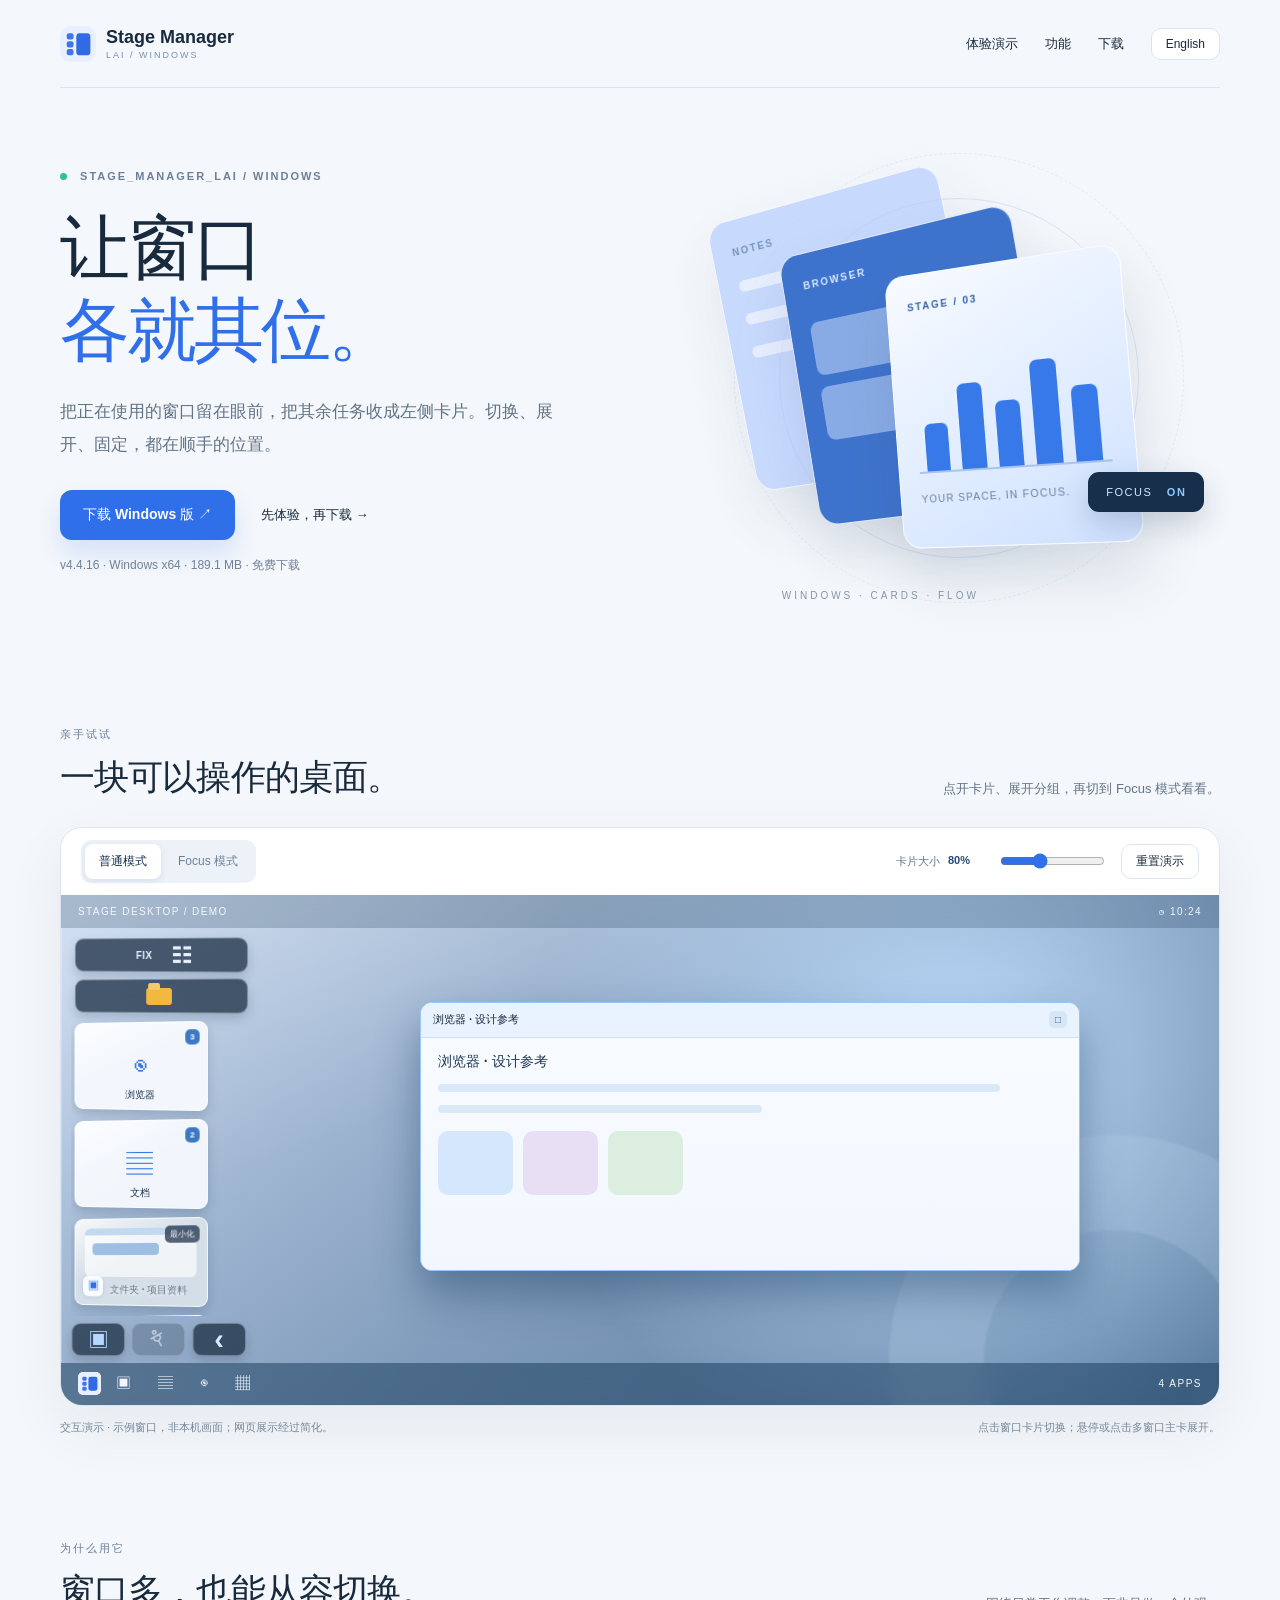
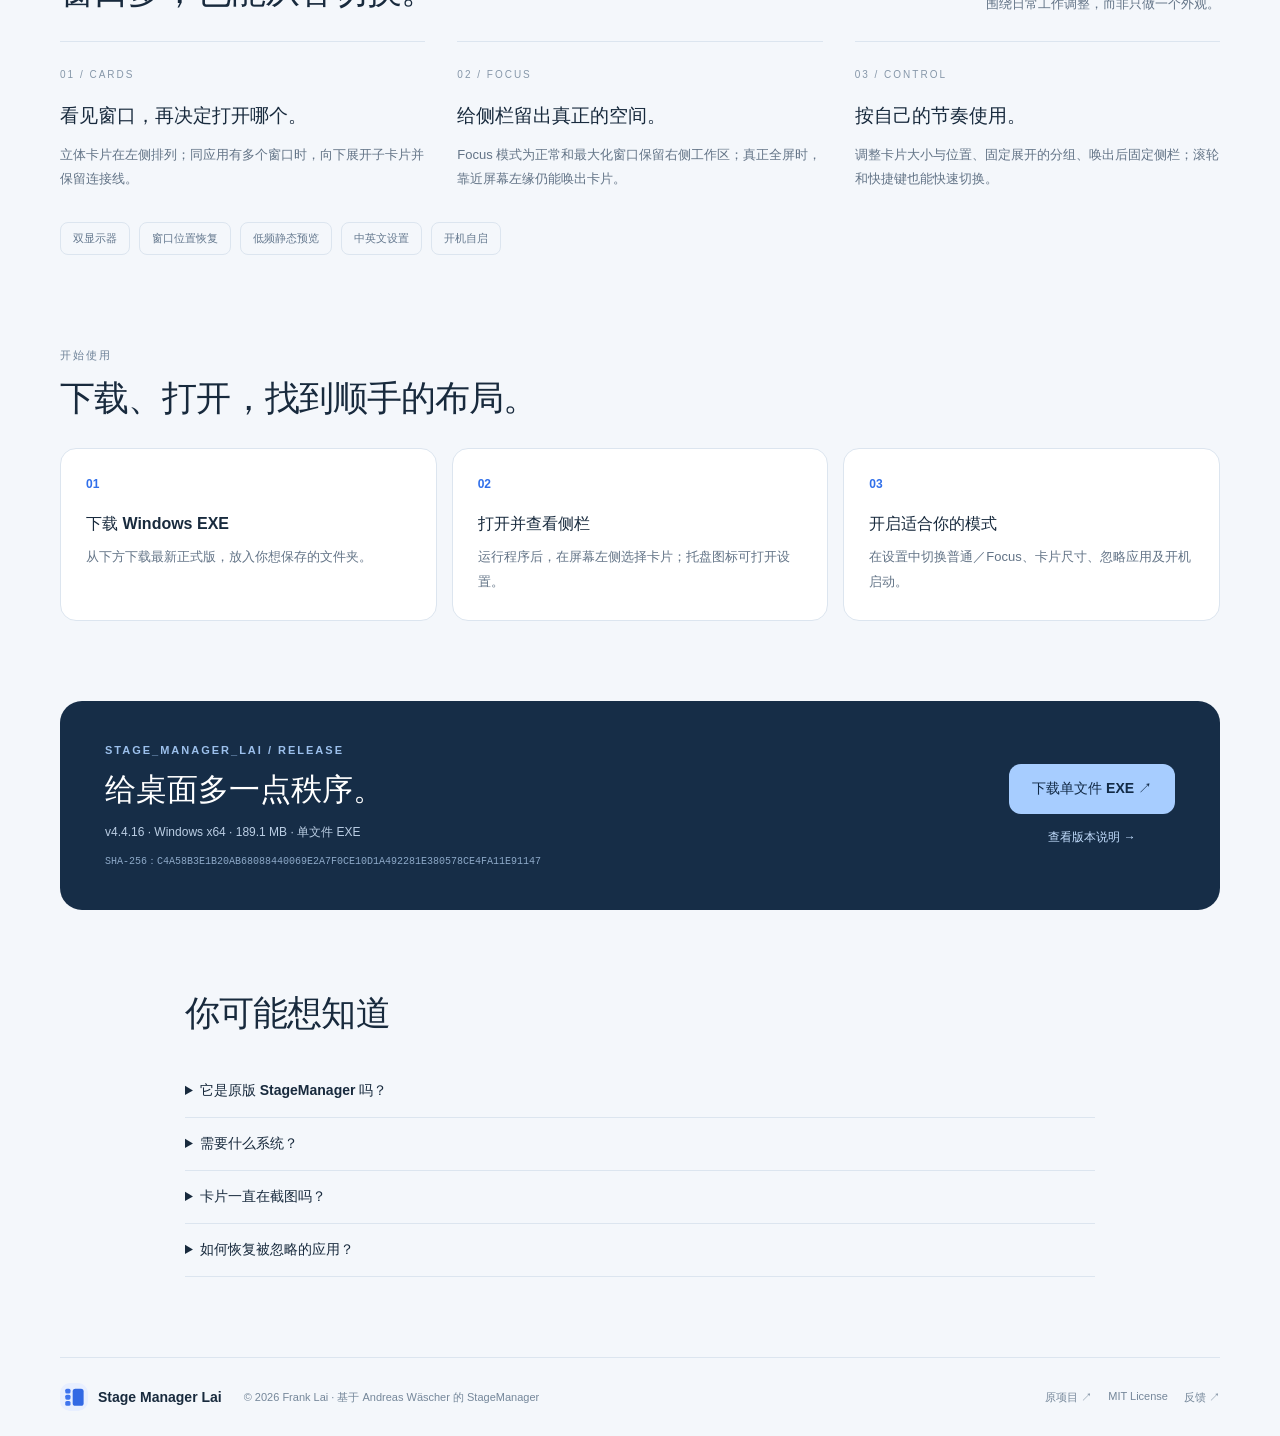
==== site/index.html @ f91844e8 "Add Stage Manager Lai interactive website and Pages deployment" ====
<!doctype html>
<html lang="zh-CN">
<head>
  <meta charset="utf-8">
  <meta name="viewport" content="width=device-width, initial-scale=1">
  <meta name="theme-color" content="#f4f7fb">
  <meta name="description" content="Stage_Manager_Lai：适用于 Windows 的立体窗口卡片和台前调度侧栏。先体验交互演示，再下载最新版本。">
  <meta property="og:type" content="website">
  <meta property="og:title" content="Stage Manager Lai · 让窗口各就其位">
  <meta property="og:description" content="立体窗口卡片、多窗口展开、Focus 模式。交互演示与 Windows 下载。">
  <meta property="og:image" content="https://franklai-rise.github.io/StageManager/assets/preview.svg">
  <link rel="canonical" href="https://franklai-rise.github.io/StageManager/">
  <link rel="icon" type="image/svg+xml" href="assets/logo.svg">
  <link rel="stylesheet" href="styles.css">
  <title>Stage Manager Lai · 让窗口各就其位</title>
  <script src="app.js" defer></script>
</head>
<body>
  <a class="skip-link" href="#main" data-zh="跳到正文" data-en="Skip to content">跳到正文</a>
  <header class="site-header wrap">
    <a class="brand" href="#top" aria-label="Stage Manager Lai"><img src="assets/logo.svg" alt="" width="36" height="36"><span><strong>Stage Manager</strong><small>LAI / WINDOWS</small></span></a>
    <nav aria-label="Main navigation">
      <a href="#demo" data-zh="体验演示" data-en="Try the demo">体验演示</a>
      <a href="#features" data-zh="功能" data-en="Features">功能</a>
      <a href="#download" data-zh="下载" data-en="Download">下载</a>
      <button id="language-toggle" class="language-toggle" type="button" aria-label="Switch to English">English</button>
    </nav>
  </header>

  <main id="main">
    <section class="hero wrap" id="top">
      <div class="hero-copy">
        <div class="eyebrow"><span class="status-dot"></span> STAGE_MANAGER_LAI / WINDOWS</div>
        <h1><span data-zh="让窗口" data-en="Give every window">让窗口</span><br><em data-zh="各就其位。" data-en="its place.">各就其位。</em></h1>
        <p class="hero-lead" data-zh="把正在使用的窗口留在眼前，把其余任务收成左侧卡片。切换、展开、固定，都在顺手的位置。" data-en="Keep the windows you need in view and organize the rest as cards on the left. Switch, expand and pin them within reach.">把正在使用的窗口留在眼前，把其余任务收成左侧卡片。切换、展开、固定，都在顺手的位置。</p>
        <div class="hero-actions">
          <a id="hero-download" class="button primary" href="https://github.com/franklai-rise/StageManager/releases/latest" data-zh="下载 Windows 版 ↗" data-en="Download for Windows ↗">下载 Windows 版 ↗</a>
          <a class="inline-link" href="#demo" data-zh="先体验，再下载 →" data-en="Try it first →">先体验，再下载 →</a>
        </div>
        <p class="release-line" id="hero-release" role="status" data-zh="正在读取最新版本…" data-en="Checking the latest version…">正在读取最新版本…</p>
      </div>
      <div class="hero-art" aria-hidden="true">
        <div class="hero-orbit orbit-a"></div><div class="hero-orbit orbit-b"></div>
        <div class="hero-stack back"><span class="hero-stack-top">NOTES</span><span class="hero-stack-line"></span><span class="hero-stack-line short"></span><span class="hero-stack-line"></span></div>
        <div class="hero-stack middle"><span class="hero-stack-top">BROWSER</span><span class="hero-stack-grid"><i></i><i></i><i></i></span></div>
        <div class="hero-stack front"><span class="hero-stack-top">STAGE / 03</span><span class="hero-stack-chart"><i></i><i></i><i></i><i></i><i></i></span><span class="hero-stack-caption">YOUR SPACE, IN FOCUS.</span></div>
        <span class="hero-float">FOCUS <b>ON</b></span>
        <span class="hero-art-note">WINDOWS · CARDS · FLOW</span>
      </div>
    </section>

    <section class="demo-section wrap" id="demo">
      <div class="section-heading"><div><span class="eyebrow" data-zh="亲手试试" data-en="HANDS-ON PREVIEW">亲手试试</span><h2 data-zh="一块可以操作的桌面。" data-en="A desktop you can try.">一块可以操作的桌面。</h2></div><p data-zh="点开卡片、展开分组，再切到 Focus 模式看看。" data-en="Open a card, expand a group, then switch to Focus mode.">点开卡片、展开分组，再切到 Focus 模式看看。</p></div>
      <div class="demo-shell">
        <div class="demo-toolbar">
          <div class="segmented" role="group" aria-label="Workspace mode">
            <button type="button" data-mode="coexist" aria-pressed="true" data-zh="普通模式" data-en="Coexist">普通模式</button>
            <button type="button" data-mode="focus" aria-pressed="false" data-zh="Focus 模式" data-en="Focus mode">Focus 模式</button>
          </div>
          <div class="demo-tools">
            <label for="card-size"><span data-zh="卡片大小" data-en="Card size">卡片大小</span><output id="size-value" for="card-size">80%</output></label>
            <input id="card-size" type="range" min="55" max="125" value="80" aria-label="Card size">
            <button id="reset-demo" class="subtle-button" type="button" data-zh="重置演示" data-en="Reset demo">重置演示</button>
          </div>
        </div>
        <div class="demo-desktop" id="demo-desktop" data-mode="coexist">
          <div class="desktop-glow" aria-hidden="true"></div>
          <div class="desktop-topbar" aria-hidden="true"><span class="topbar-brand">STAGE DESKTOP / DEMO</span><span>◷ 10:24</span></div>
          <div class="reserved-column" aria-hidden="true"></div>
          <button id="edge-reveal" class="edge-reveal" type="button" aria-label="Reveal sidebar" data-zh-label="唤出侧栏" data-en-label="Reveal sidebar"><span>›</span></button>
          <div class="demo-sidebar" id="demo-sidebar">
            <div class="sidebar-utilities">
              <button id="expand-all" class="utility-card" type="button" data-zh-label="展开全部多窗口分组" data-en-label="Expand all window groups" aria-label="展开全部多窗口分组"><span class="utility-legend" id="expand-all-legend">FIX</span><span class="utility-glyph" aria-hidden="true">☷</span></button>
              <button id="explorer-card" class="utility-card" type="button" data-zh-label="打开文件夹示例窗口" data-en-label="Open the sample folder window" aria-label="打开文件夹示例窗口"><span class="folder-icon" aria-hidden="true"></span></button>
            </div>
            <div class="stage-list" id="stage-list" aria-label="Window cards"></div>
            <div class="sidebar-bottom">
              <button id="minimize-all" class="utility-card bottom-card" type="button" data-zh-label="最小化所有示例窗口" data-en-label="Minimize all sample windows" aria-label="最小化所有示例窗口"><span class="window-glyph" aria-hidden="true">▣</span></button>
              <button id="sidebar-pin" class="utility-card bottom-card sidebar-pin" type="button" aria-pressed="false" data-zh-label="固定侧栏" data-en-label="Pin sidebar" aria-label="固定侧栏"><span class="pin-glyph" aria-hidden="true"><svg viewBox="0 0 24 24" width="20" height="20" fill="none" stroke="currentColor" stroke-width="2" stroke-linecap="round" stroke-linejoin="round"><circle cx="12" cy="4" r="2"/><path d="M5 9h14M8 9v4l4 3 4-3V9M12 16v6"/></svg></span><span class="pin-indicator" aria-hidden="true"></span></button>
              <button id="collapse-sidebar" class="utility-card bottom-card collapse-card" type="button" data-zh-label="隐藏侧栏" data-en-label="Hide sidebar" aria-label="隐藏侧栏"><span aria-hidden="true">‹</span></button>
            </div>
          </div>
          <div class="demo-windows" id="demo-windows"></div>
          <div class="demo-taskbar" aria-hidden="true"><img src="assets/logo.svg" alt="" width="23" height="23"><span class="taskbar-apps">▣　▤　◉　▦</span><span id="taskbar-status">4 APPS</span></div>
        </div>
      </div>
      <div class="demo-caption"><span data-zh="交互演示 · 示例窗口，非本机画面；网页展示经过简化。" data-en="Interactive demo · Sample windows, not your PC. The web presentation is simplified.">交互演示 · 示例窗口，非本机画面；网页展示经过简化。</span><span id="demo-help" role="status" aria-live="polite" data-zh="点击窗口卡片切换；悬停或点击多窗口主卡展开。" data-en="Click cards to switch windows; hover or click a group to expand it.">点击窗口卡片切换；悬停或点击多窗口主卡展开。</span></div>
    </section>

    <section class="features wrap" id="features">
      <div class="section-heading"><div><span class="eyebrow" data-zh="为什么用它" data-en="MADE FOR YOUR WORKFLOW">为什么用它</span><h2 data-zh="窗口多，也能从容切换。" data-en="Many windows. One clear view.">窗口多，也能从容切换。</h2></div><p data-zh="围绕日常工作调整，而非只做一个外观。" data-en="Built around real desktop work, beyond the visual effect.">围绕日常工作调整，而非只做一个外观。</p></div>
      <div class="feature-grid">
        <article><span class="feature-number">01 / CARDS</span><h3 data-zh="看见窗口，再决定打开哪个。" data-en="See the window before you choose it.">看见窗口，再决定打开哪个。</h3><p data-zh="立体卡片在左侧排列；同应用有多个窗口时，向下展开子卡片并保留连接线。" data-en="Perspective cards line the left edge. Multiple windows expand downward with visible connectors.">立体卡片在左侧排列；同应用有多个窗口时，向下展开子卡片并保留连接线。</p></article>
        <article><span class="feature-number">02 / FOCUS</span><h3 data-zh="给侧栏留出真正的空间。" data-en="Make room for the sidebar.">给侧栏留出真正的空间。</h3><p data-zh="Focus 模式为正常和最大化窗口保留右侧工作区；真正全屏时，靠近屏幕左缘仍能唤出卡片。" data-en="Focus mode keeps regular and maximized windows to the right. The sidebar remains reachable at the left edge over full-screen apps.">Focus 模式为正常和最大化窗口保留右侧工作区；真正全屏时，靠近屏幕左缘仍能唤出卡片。</p></article>
        <article><span class="feature-number">03 / CONTROL</span><h3 data-zh="按自己的节奏使用。" data-en="Set the pace yourself.">按自己的节奏使用。</h3><p data-zh="调整卡片大小与位置、固定展开的分组、唤出后固定侧栏；滚轮和快捷键也能快速切换。" data-en="Resize and reposition cards, pin an expanded group or a revealed sidebar, and navigate with the wheel or shortcuts.">调整卡片大小与位置、固定展开的分组、唤出后固定侧栏；滚轮和快捷键也能快速切换。</p></article>
      </div>
      <div class="feature-tags"><span data-zh="双显示器" data-en="Dual monitors">双显示器</span><span data-zh="窗口位置恢复" data-en="Window recovery">窗口位置恢复</span><span data-zh="低频静态预览" data-en="Periodic snapshots">低频静态预览</span><span data-zh="中英文设置" data-en="Chinese & English">中英文设置</span><span data-zh="开机自启" data-en="Start with Windows">开机自启</span></div>
    </section>

    <section class="getting-started wrap" id="start">
      <div class="section-heading"><div><span class="eyebrow" data-zh="开始使用" data-en="GET STARTED">开始使用</span><h2 data-zh="下载、打开，找到顺手的布局。" data-en="Download, launch, make it yours.">下载、打开，找到顺手的布局。</h2></div></div>
      <div class="steps"><article><span>01</span><h3 data-zh="下载 Windows EXE" data-en="Download the Windows EXE">下载 Windows EXE</h3><p data-zh="从下方下载最新正式版，放入你想保存的文件夹。" data-en="Get the latest release below and keep the EXE in a folder of your choice.">从下方下载最新正式版，放入你想保存的文件夹。</p></article><article><span>02</span><h3 data-zh="打开并查看侧栏" data-en="Launch and find the sidebar">打开并查看侧栏</h3><p data-zh="运行程序后，在屏幕左侧选择卡片；托盘图标可打开设置。" data-en="Launch the app, choose a card on the left, and open Settings from the tray icon.">运行程序后，在屏幕左侧选择卡片；托盘图标可打开设置。</p></article><article><span>03</span><h3 data-zh="开启适合你的模式" data-en="Choose your working mode">开启适合你的模式</h3><p data-zh="在设置中切换普通／Focus、卡片尺寸、忽略应用及开机启动。" data-en="Choose Coexist or Focus, card size, ignored apps and startup behavior in Settings.">在设置中切换普通／Focus、卡片尺寸、忽略应用及开机启动。</p></article></div>
    </section>

    <section class="download wrap" id="download"><div><span class="eyebrow">STAGE_MANAGER_LAI / RELEASE</span><h2 data-zh="给桌面多一点秩序。" data-en="Bring order to your desktop.">给桌面多一点秩序。</h2><p id="download-meta" data-zh="正在读取最新版本…" data-en="Checking the latest version…">正在读取最新版本…</p><p class="checksum" id="download-checksum"></p></div><div class="download-actions"><a id="download-exe" class="button light" href="https://github.com/franklai-rise/StageManager/releases/latest" data-zh="下载单文件 EXE ↗" data-en="Download single-file EXE ↗">下载单文件 EXE ↗</a><a id="release-page" href="https://github.com/franklai-rise/StageManager/releases/latest" data-zh="查看版本说明 →" data-en="View release notes →">查看版本说明 →</a></div></section>

    <section class="faq wrap" id="faq"><h2 data-zh="你可能想知道" data-en="Good to know">你可能想知道</h2><details><summary data-zh="它是原版 StageManager 吗？" data-en="Is this the original StageManager?">它是原版 StageManager 吗？</summary><p data-zh="这是 Frank Lai 在 Andreas Wäscher 原项目基础上维护的修改版，保留原作者署名与 MIT 许可。" data-en="This is Frank Lai's modified fork of the original project by Andreas Wäscher. It retains the original credit and MIT license.">这是 Frank Lai 在 Andreas Wäscher 原项目基础上维护的修改版，保留原作者署名与 MIT 许可。</p></details><details><summary data-zh="需要什么系统？" data-en="What Windows version do I need?">需要什么系统？</summary><p data-zh="Windows 10 版本 2004 或更新的 x64 系统。下载包是自包含单文件 EXE；当前版本未进行发布者代码签名。" data-en="Windows 10 version 2004 or newer on x64. The download is a self-contained single-file EXE and is currently unsigned.">Windows 10 版本 2004 或更新的 x64 系统。下载包是自包含单文件 EXE；当前版本未进行发布者代码签名。</p></details><details><summary data-zh="卡片一直在截图吗？" data-en="Are cards captured continuously?">卡片一直在截图吗？</summary><p data-zh="默认使用静态窗口预览，刷新间隔可在设置中调整为 1–60 分钟；隐藏侧栏时还可以暂停刷新。" data-en="Cards use static window snapshots. Set their refresh interval from 1 to 60 minutes, and optionally pause refreshes while the sidebar is hidden.">默认使用静态窗口预览，刷新间隔可在设置中调整为 1–60 分钟；隐藏侧栏时还可以暂停刷新。</p></details><details><summary data-zh="如何恢复被忽略的应用？" data-en="How do I restore an ignored app?">如何恢复被忽略的应用？</summary><p data-zh="打开托盘中的设置，进入忽略应用列表并取消勾选；忽略只影响侧栏卡片，不应阻止应用自身运行。" data-en="Open Settings from the tray and remove the app from the ignored list. Ignoring affects its sidebar card, not the app itself.">打开托盘中的设置，进入忽略应用列表并取消勾选；忽略只影响侧栏卡片，不应阻止应用自身运行。</p></details></section>
  </main>

  <footer class="site-footer wrap"><a class="brand" href="#top"><img src="assets/logo.svg" alt="" width="28" height="28"><strong>Stage Manager Lai</strong></a><p>© 2026 Frank Lai · <span data-zh="基于 Andreas Wäscher 的 StageManager" data-en="Based on StageManager by Andreas Wäscher">基于 Andreas Wäscher 的 StageManager</span></p><div><a href="https://github.com/awaescher/StageManager" data-zh="原项目 ↗" data-en="Original project ↗">原项目 ↗</a><a href="https://github.com/franklai-rise/StageManager/blob/main/LICENSE">MIT License</a><a href="https://github.com/franklai-rise/StageManager/issues" data-zh="反馈 ↗" data-en="Feedback ↗">反馈 ↗</a></div></footer>
</body>
</html>
---- site/styles.css ----
:root{--bg:#f4f7fb;--ink:#182a3d;--muted:#637487;--line:#dce5ef;--blue:#306fea;--navy:#142941;--glass:#ffffffdd;font-family:Inter,"Segoe UI","Microsoft YaHei UI",sans-serif;color:var(--ink);background:var(--bg);font-synthesis:none}
*{box-sizing:border-box}html{scroll-behavior:smooth;scroll-padding-top:28px}body{margin:0}button,input{font:inherit}button{cursor:pointer}a{color:inherit;text-decoration:none}button:focus-visible,a:focus-visible,input:focus-visible,summary:focus-visible{outline:3px solid #69a0ff;outline-offset:3px}.wrap{width:min(1160px,calc(100% - 52px));margin-inline:auto}.skip-link{position:absolute;left:16px;top:-80px;z-index:100;background:white;padding:12px 16px;border-radius:8px}.skip-link:focus{top:12px}
.site-header{height:88px;display:flex;align-items:center;justify-content:space-between;gap:24px;border-bottom:1px solid var(--line)}.brand{display:inline-flex;align-items:center;gap:10px;white-space:nowrap}.brand img{border-radius:10px}.brand span{display:flex;flex-direction:column;gap:1px}.brand strong{font-size:18px;line-height:1.2}.brand small{font-size:9px;letter-spacing:2px;color:#7890ab}.site-header nav{display:flex;align-items:center;gap:27px;font-size:13px}.site-header nav a:hover,.inline-link:hover,.site-footer a:hover{color:var(--blue)}.language-toggle,.subtle-button{padding:8px 14px;border:1px solid var(--line);border-radius:10px;background:#fff;color:var(--ink);font-size:12px}
.hero{display:grid;grid-template-columns:1.07fr .93fr;align-items:center;gap:38px;padding-block:82px 102px}.eyebrow{font-size:11px;letter-spacing:2px;color:#6c8097;font-weight:700}.status-dot{display:inline-block;width:7px;height:7px;background:#32bd9b;border-radius:50%;margin-right:8px}.hero h1{font-size:clamp(46px,5.5vw,72px);line-height:1.16;letter-spacing:-3px;font-weight:700;margin:25px 0}.hero h1 em{font-style:normal;color:var(--blue)}.hero-lead{max-width:520px;font-size:17px;line-height:1.95;color:var(--muted);margin:0 0 28px}.hero-actions{display:flex;align-items:center;gap:26px;flex-wrap:wrap}.button{display:inline-flex;align-items:center;justify-content:center;min-height:50px;padding:0 23px;border-radius:12px;font-size:14px;font-weight:650;transition:transform .18s,background .18s}.button:hover{transform:translateY(-2px)}.button.primary{color:white;background:var(--blue);box-shadow:0 14px 25px #306fea27}.button.primary:hover{background:#1c5edb}.inline-link{font-size:13px;font-weight:600}.release-line{font-size:12px;color:#718198;margin-top:17px;min-height:18px}
.hero-art{position:relative;height:370px;display:grid;place-items:center;isolation:isolate}.hero-orbit{position:absolute;border:1px solid #d9e5f4;border-radius:50%;width:360px;height:360px}.orbit-b{width:450px;height:450px;border-style:dashed;opacity:.7}.hero-stack{position:absolute;width:250px;height:285px;border:1px solid #ffffffd6;border-radius:20px;box-shadow:0 30px 55px #28486d24;overflow:hidden;transform:perspective(750px) rotateY(-18deg) rotateZ(-7deg);padding:23px}.hero-stack.back{background:#b2caff;translate:-116px -44px;rotate:-5deg;opacity:.68}.hero-stack.middle{background:#3e73cd;translate:-48px -7px;rotate:-3deg}.hero-stack.front{background:linear-gradient(153deg,#f8fbff,#cfe1ff);translate:48px 24px;rotate:2deg}.hero-stack-top{font-size:11px;letter-spacing:2px;font-weight:700;color:#3363a2}.middle .hero-stack-top{color:#d8e9ff}.hero-stack-line{display:block;height:12px;border-radius:8px;background:#fff9;margin-top:23px}.hero-stack-line.short{width:55%}.hero-stack-grid{display:grid;grid-template-columns:repeat(2,1fr);gap:12px;margin-top:32px}.hero-stack-grid i{display:block;height:56px;border-radius:9px;background:#dce9ff7a}.hero-stack-grid i:first-child{grid-column:span 2}.hero-stack-chart{display:flex;align-items:end;gap:13px;height:128px;padding:20px 9px 0;border-bottom:2px solid #a8c4ee;margin-top:38px}.hero-stack-chart i{flex:1;border-radius:7px 7px 0 0;background:#3779e9}.hero-stack-chart i:nth-child(1){height:46%}.hero-stack-chart i:nth-child(2){height:82%}.hero-stack-chart i:nth-child(3){height:62%}.hero-stack-chart i:nth-child(4){height:97%}.hero-stack-chart i:nth-child(5){height:70%}.hero-stack-caption{display:block;margin-top:20px;font-size:11px;letter-spacing:1.2px;color:#69809b}.hero-float{position:absolute;right:3%;bottom:14%;background:#172f4b;color:#d7eaff;padding:14px 18px;border-radius:11px;box-shadow:0 12px 30px #18345233;font-size:11px;letter-spacing:1.5px;z-index:2}.hero-float b{color:#8bc9ff;margin-left:10px}.hero-art-note{position:absolute;bottom:-38px;left:16%;font-size:10px;letter-spacing:3px;color:#8496a9}
.section-heading{display:flex;align-items:end;justify-content:space-between;gap:30px;margin-bottom:26px}.section-heading h2,.faq h2{font-size:clamp(27px,3vw,35px);letter-spacing:-.9px;font-weight:650;margin:12px 0 0}.section-heading>p{max-width:300px;font-size:13px;line-height:1.8;color:var(--muted);margin:0}.demo-section{padding-block:35px 66px}.demo-shell{border:1px solid var(--line);border-radius:22px;overflow:hidden;box-shadow:0 22px 60px #1b395911;background:#fff}.demo-toolbar{min-height:66px;display:flex;align-items:center;justify-content:space-between;gap:18px;padding:12px 20px;background:white}.segmented{display:flex;gap:3px;background:#edf2f8;padding:4px;border-radius:10px}.segmented button{border:0;border-radius:8px;padding:9px 14px;background:transparent;color:#6c8097;font-size:12px}.segmented button[aria-pressed=true]{background:#fff;color:#17304e;box-shadow:0 2px 7px #2447721c}.demo-tools{display:flex;align-items:center;gap:14px}.demo-tools label{font-size:11px;white-space:nowrap;display:flex;gap:8px;color:#62758b}.demo-tools output{min-width:36px;font-variant-numeric:tabular-nums;font-weight:700;color:#244a7c}.demo-tools input{width:105px;accent-color:var(--blue)}
.demo-desktop{--reserve:0px;position:relative;height:510px;overflow:hidden;isolation:isolate;background:radial-gradient(circle at 77% 34%,#bddbfa 0,transparent 44%),linear-gradient(142deg,#c5d6ed 2%,#809bbb 54%,#577a9c 100%)}.demo-desktop:after{content:"";position:absolute;inset:0;pointer-events:none;background:linear-gradient(160deg,#ffffff3a,transparent 37%)}.desktop-glow{position:absolute;right:-120px;bottom:-180px;width:450px;height:450px;border-radius:50%;border:95px solid #d5e5ff29;filter:blur(1px)}.desktop-topbar{position:absolute;top:0;left:0;right:0;height:33px;z-index:6;display:flex;align-items:center;justify-content:space-between;padding:0 17px;background:#18365339;backdrop-filter:blur(12px);color:#f2f7ff;font-size:10px;letter-spacing:1.4px}.reserved-column{position:absolute;z-index:1;left:0;top:33px;bottom:42px;width:var(--reserve);background:#e7f2ff22;border-right:1px solid #ffffff28;pointer-events:none;transition:width .32s}.demo-desktop[data-mode=focus]{--reserve:208px}.demo-taskbar{position:absolute;z-index:8;left:0;right:0;bottom:0;height:42px;display:flex;align-items:center;gap:15px;padding:0 17px;color:#f2f7ff;background:#183c5b82;backdrop-filter:blur(15px);font-size:10px;letter-spacing:1.5px}.demo-taskbar img{background:white;border-radius:5px}.taskbar-apps{letter-spacing:6px;font-size:15px}.demo-taskbar #taskbar-status{margin-left:auto}
.demo-sidebar{position:absolute;z-index:5;left:10px;top:43px;bottom:49px;width:175px;display:flex;flex-direction:column;align-items:flex-start;gap:7px;transition:transform .32s ease,opacity .32s ease;overflow:visible}.demo-desktop.sidebar-hidden .demo-sidebar{transform:translateX(-200px);opacity:0;pointer-events:none}.sidebar-utilities,.sidebar-bottom{display:grid;gap:7px;width:100%;flex:none}.sidebar-bottom{margin-top:auto;grid-template-columns:repeat(3,1fr);gap:6px}.utility-card,.stage-card{background:#192c42bd;color:#eaf2ff;border:1px solid #ffffff50;border-radius:9px;box-shadow:0 5px 11px #18304b33;transform:perspective(400px) rotateY(-9deg);transition:transform .23s,background .2s,box-shadow .2s,opacity .2s;backdrop-filter:blur(12px)}.utility-card:hover,.stage-card:hover{transform:perspective(400px) rotateY(-6deg) translateY(-2px);box-shadow:0 9px 17px #132d4c4d}.utility-card:active,.stage-card:active{transform:perspective(400px) rotateY(-9deg) scale(.96)}.utility-card{height:34px;width:100%;display:flex;justify-content:center;align-items:center;gap:9px;padding:0 10px}.utility-card[aria-pressed=true],.utility-card.active{background:#1b579aa8}.utility-card .utility-legend{font-size:10px;font-weight:800;letter-spacing:.4px;min-width:38px}.utility-glyph{font-size:20px;line-height:1}.folder-icon{position:relative;width:26px;height:17px;border-radius:3px;background:#f3b840}.folder-icon:before{content:"";position:absolute;top:-5px;left:2px;width:12px;height:7px;border-radius:2px;background:#f7ca69}.sidebar-bottom .utility-card{width:auto;height:33px;padding:0}.window-glyph{font-size:21px;color:#b4d8ff}.collapse-card{font-size:29px;font-weight:700;color:#d8eaff}.sidebar-pin{position:relative}.pin-glyph{font-size:21px;line-height:1;display:inline-block;transform:rotate(-28deg);color:#f3f6ff}.sidebar-pin[aria-pressed=true] .pin-glyph{transform:rotate(0);color:#ffd886}.pin-indicator{display:none;position:absolute;width:5px;height:5px;right:5px;top:5px;background:#ffcf67;border-radius:50%}.sidebar-pin[aria-pressed=true] .pin-indicator{display:block}.sidebar-pin:disabled{opacity:.35;cursor:not-allowed}.edge-reveal{position:absolute;z-index:10;left:0;top:33px;bottom:42px;width:22px;background:#336ab44f;border:0;color:white;font-size:25px;opacity:0;pointer-events:none}.demo-desktop.sidebar-hidden .edge-reveal{opacity:1;pointer-events:auto}.edge-reveal:hover{background:#326be2ba}.demo-desktop[data-mode=focus].sidebar-hidden .edge-reveal{opacity:1}
.stage-list{width:100%;min-height:0;overflow-y:auto;overflow-x:visible;scrollbar-width:thin;scrollbar-color:#c2dfff6d transparent;padding:2px 5px 6px 1px}.stage-group{position:relative;width:100%;margin-bottom:10px}.stage-group.open:before{content:"";position:absolute;left:13px;top:calc(var(--card-height) + 2px);bottom:17px;width:2px;background:#c6dcffba;border-radius:2px;z-index:2;pointer-events:none}.stage-card{position:relative;display:flex;align-items:flex-end;text-align:left;overflow:hidden;width:calc(100% * var(--card-scale, .8));height:var(--card-height,88px);padding:8px;background:linear-gradient(148deg,#f8fcffef,#b6d0e4d9);color:#1b304a;border:1px solid #ffffffc9}.stage-card:before{content:"";position:absolute;inset:0;background:linear-gradient(155deg,#ffffffc7,transparent 43%);pointer-events:none}.stage-card .card-icon{position:absolute;left:8px;bottom:8px;display:grid;place-items:center;width:21px;height:21px;border-radius:6px;background:#f9fcff;color:#2c72e6;font-size:12px;box-shadow:0 1px 4px #123b6d20}.stage-card .card-title{position:relative;z-index:1;font-size:10px;font-weight:650;white-space:nowrap;overflow:hidden;text-overflow:ellipsis;padding-left:28px;max-width:100%;text-shadow:0 1px 4px white}.stage-card .card-surface{position:absolute;inset:9px 10px 28px;border-radius:6px;background:#ffffffa8;overflow:hidden}.card-surface:before{content:"";display:block;height:7px;background:#c3d9ef}.card-surface:after{content:"";display:block;margin:8px;width:60%;height:12px;border-radius:4px;background:#9ebfe3}.stage-card .card-badge{position:absolute;top:7px;right:7px;border-radius:5px;background:#182b45b7;color:white;padding:3px 5px;font-size:8px;font-weight:700;z-index:1}.stage-card.active{border-color:#78bbff;box-shadow:0 0 0 2px #58a2ff5f,0 8px 17px #173a6555}.stage-card.minimized{background:#e3e9eece;color:#627386}.stage-card.group-primary{background:#f8fbffed;justify-content:center;align-items:center}.stage-card.group-primary .primary-mark{font-size:27px;color:#3677e0;font-weight:750;line-height:1}.stage-card.group-primary .card-title{position:absolute;bottom:7px;left:0;right:0;text-align:center;padding-left:0}.stage-card.group-primary .card-badge{background:#3d79c2}.group-pin{display:none;position:absolute;top:calc(var(--card-height) / 2 - 10px);left:calc(var(--card-scale, .8) * 100% / 2 - 20px);z-index:4;width:42px;height:22px;border:1px solid #9ab7db;border-radius:6px;background:#fffffff0;color:#315b99;font-size:10px;font-weight:800;cursor:pointer;box-shadow:0 3px 8px #172e4d36;transform:perspective(350px) rotateY(-9deg)}.stage-group.open .group-pin{display:block}.group-pin[aria-pressed=true]{background:#2258a5;color:white;border-color:#c5e2ff}.stage-children{display:none;padding-left:25px;padding-top:9px;flex-direction:column;gap:9px}.stage-group.open .stage-children{display:flex}.stage-children .stage-card{--card-scale:.73;width:calc(100% * var(--card-scale));height:calc(var(--card-height) * .81);transform:perspective(400px) rotateY(-9deg)}.stage-group.open .stage-children .stage-card{animation:child-flow .32s both;animation-delay:var(--delay)}.stage-children .stage-card:before{content:"";position:absolute;left:-19px;top:50%;width:20px;height:2px;background:#c6dcffba;z-index:3;pointer-events:none}.stage-children .stage-card:hover{transform:perspective(400px) rotateY(-6deg) translateY(-2px)}@keyframes child-flow{from{opacity:0;translate:0 -12px}to{opacity:1;translate:0 0}}
.demo-windows{position:absolute;z-index:3;inset:33px 0 42px;pointer-events:none}.sample-window{position:absolute;display:flex;flex-direction:column;width:57%;height:62%;background:#f6faff;box-shadow:0 16px 35px #14335455;border:1px solid #dceaf7;border-radius:12px;overflow:hidden;pointer-events:auto;transition:left .34s,top .34s,width .34s,height .34s,transform .3s,opacity .25s}.sample-window.is-minimized{opacity:0;transform:translateY(35px) scale(.9);pointer-events:none}.sample-window.is-active{box-shadow:0 22px 44px #1236586d;border-color:#9bc6fd}.sample-titlebar{height:35px;flex:none;display:flex;align-items:center;justify-content:space-between;gap:8px;padding:0 12px;background:#e9f2ff;border-bottom:1px solid #d1dfed}.sample-titlebar strong{font-size:11px;overflow:hidden;text-overflow:ellipsis;white-space:nowrap}.sample-titlebar span{color:#8ca3bd;font-size:11px}.sample-body{flex:1;padding:15px 17px;min-height:0;overflow:hidden;font-size:11px;color:#667e9b}.sample-body h3{margin:0 0 12px;font-size:14px;color:#203957}.sample-body p{max-width:340px;line-height:1.8}.fake-line{height:8px;margin:13px 0;border-radius:4px;background:#dbe8f6;max-width:90%}.fake-line.short{width:52%}.fake-line.medium{width:72%}.fake-tile-row{display:flex;gap:10px;margin-top:18px}.fake-tile{width:75px;height:64px;border-radius:10px;background:#d5e7fd}.fake-tile:nth-child(2){background:#e8dff5}.fake-tile:nth-child(3){background:#dbeedf}.browser-window .sample-body{background:linear-gradient(#f8fbff,#f2f7ff)}.notes-window .sample-body{background:#fffdf8}.files-window .sample-body{background:#f8fbff}.demo-desktop[data-mode=focus] .sample-window{left:calc(var(--reserve) + var(--x-focus))!important;width:min(57%,calc(100% - var(--reserve) - 30px))}.demo-desktop[data-mode=focus] .sample-window[data-layout=full]{left:calc(var(--reserve) + 10px)!important;width:calc(100% - var(--reserve) - 20px)}.demo-desktop[data-fullscreen=true] .sample-window.is-active{position:absolute;left:0!important;top:0!important;width:100%!important;height:100%!important;border-radius:0;z-index:40!important}.demo-desktop[data-fullscreen=true] .demo-windows{z-index:9}.demo-desktop[data-fullscreen=true] .demo-sidebar{z-index:12}.demo-desktop[data-fullscreen=true] .desktop-topbar{opacity:0}.demo-desktop[data-fullscreen=true] .reserved-column{opacity:0}.sample-window .fullscreen-toggle{border:0;background:#d7e6f7;color:#365c86;border-radius:5px;font-size:10px;padding:3px 6px}.demo-desktop[data-fullscreen=true] .sample-window.is-active .fullscreen-toggle{background:#bcd5f4}
.demo-caption{display:flex;justify-content:space-between;gap:24px;margin-top:12px;color:#76879b;font-size:11px;line-height:1.7}.demo-caption span{max-width:48%}.features{padding-block:36px 75px}.feature-grid{display:grid;grid-template-columns:repeat(3,1fr);gap:32px}.feature-grid article{border-top:1px solid var(--line);padding-top:22px}.feature-number{font-size:10px;letter-spacing:2px;color:#8697a9}.feature-grid h3{font-size:19px;margin:20px 0 12px;line-height:1.5}.feature-grid p,.steps p{font-size:13px;line-height:1.9;color:var(--muted);margin:0}.feature-tags{display:flex;gap:9px;flex-wrap:wrap;margin-top:30px}.feature-tags span{font-size:11px;color:#64788e;padding:8px 12px;border:1px solid var(--line);border-radius:8px}.getting-started{padding-block:15px 80px}.steps{display:grid;grid-template-columns:repeat(3,1fr);gap:15px}.steps article{padding:25px;background:white;border:1px solid var(--line);border-radius:16px}.steps article>span{font-size:12px;color:var(--blue);font-weight:750}.steps h3{font-size:16px;margin:22px 0 10px}
.download{display:flex;align-items:center;justify-content:space-between;gap:35px;padding:39px 45px;background:#162d47;color:white;border-radius:22px}.download h2{font-size:31px;margin:11px 0}.download p{font-size:12px;color:#bbcee4;margin:0;line-height:1.8}.download .eyebrow{color:#9cc0ec}.download .checksum{font-family:ui-monospace,Consolas,monospace;max-width:600px;overflow-wrap:anywhere;color:#8da9c8;font-size:10px;margin-top:10px}.download-actions{display:flex;flex-direction:column;gap:15px;align-items:center;flex:none}.button.light{background:#a7cdff;color:#122a46}.button.light:hover{background:#d2e7ff}.download-actions>a:last-child{font-size:12px;color:#c4dfff}.faq{max-width:910px;padding-block:68px 80px}.faq h2{margin-bottom:28px}.faq details{border-bottom:1px solid var(--line);padding:17px 0}.faq summary{font-size:14px;font-weight:600;cursor:pointer}.faq details p{max-width:760px;font-size:13px;line-height:1.85;color:var(--muted);margin:14px 0 1px}.site-footer{display:flex;align-items:center;gap:22px;padding-block:25px;border-top:1px solid var(--line);font-size:11px;color:#75879a}.site-footer .brand strong{font-size:14px;color:var(--ink)}.site-footer p{margin:0 auto 0 0}.site-footer>div{display:flex;gap:16px;flex-wrap:wrap}
@media(max-width:920px){.hero{grid-template-columns:1fr 1fr;gap:8px}.hero-art{scale:.78}.hero h1{font-size:48px}.demo-desktop[data-mode=focus]{--reserve:165px}.demo-sidebar{width:148px}.demo-desktop{height:470px}.sample-window{width:65%}.demo-toolbar{flex-wrap:wrap}.demo-tools{margin-left:auto}}
@media(max-width:640px){.wrap{width:calc(100% - 32px)}.site-header{height:72px}.site-header nav{gap:12px}.site-header nav a[href="#features"]{display:none}.brand strong{font-size:14px}.brand small{font-size:7px}.site-header nav a{font-size:11px}.hero{grid-template-columns:1fr;padding-block:48px 32px;gap:0}.hero h1{font-size:51px}.hero-lead{font-size:15px}.hero-art{height:290px;scale:.74;margin-top:6px}.section-heading{display:block}.section-heading h2{font-size:29px}.section-heading>p{margin-top:10px}.demo-toolbar{padding:10px;gap:9px}.demo-tools{width:100%;justify-content:space-between;margin:0}.demo-tools input{width:72px}.demo-desktop{height:470px}.demo-desktop[data-mode=focus]{--reserve:112px}.demo-sidebar{left:5px;width:99px;top:40px;bottom:45px}.sidebar-utilities{gap:4px}.sidebar-bottom{gap:3px}.utility-card{height:28px}.stage-list{padding-right:0}.stage-group{margin-bottom:6px}.stage-card{height:calc(var(--card-height) * .74);padding:4px;border-radius:5px}.stage-card .card-icon{width:15px;height:15px;font-size:9px;bottom:4px;left:4px}.stage-card .card-title{font-size:8px;padding-left:17px}.stage-card .card-badge{font-size:7px;top:3px;right:3px}.stage-card.group-primary .primary-mark{font-size:18px}.stage-card.group-primary .card-title{font-size:7px;bottom:4px}.stage-children{padding-left:16px;gap:5px;padding-top:5px}.stage-group.open:before{left:8px;top:calc(var(--card-height) * .74 + 2px)}.stage-children .stage-card{height:calc(var(--card-height) * .63)}.group-pin{top:16px;left:26px;width:36px;height:19px;font-size:8px}.sample-window{width:72%;height:58%}.demo-desktop[data-mode=focus] .sample-window{width:calc(100% - var(--reserve) - 10px)}.sample-body{padding:10px}.sample-body h3{font-size:11px}.sample-body p{font-size:9px}.fake-tile{width:40px;height:40px}.sample-titlebar{height:31px;padding-inline:7px}.sample-titlebar strong{font-size:9px}.desktop-topbar{font-size:8px}.demo-caption{display:block}.demo-caption span{display:block;max-width:none;margin:5px 0}.feature-grid,.steps{grid-template-columns:1fr;gap:18px}.feature-grid article{padding-top:16px}.feature-grid h3{margin-top:10px}.features,.getting-started{padding-block:25px 45px}.download{display:block;padding:28px 23px}.download h2{font-size:26px}.download-actions{align-items:flex-start;margin-top:22px}.faq{padding-block:48px}.site-footer{flex-wrap:wrap}.site-footer p{width:100%;order:3}.site-footer>div{margin-left:auto}.hero-orbit{width:340px;height:340px}.orbit-b{width:430px;height:430px}}
@media(prefers-reduced-motion:reduce){html{scroll-behavior:auto}*,*:before,*:after{animation-duration:.01ms!important;transition-duration:.01ms!important}}
.stage-children>div{position:relative}
.stage-children>div:before{content:"";position:absolute;left:-12px;top:50%;width:13px;height:2px;border-radius:2px;background:#c6dcffba;pointer-events:none;z-index:2}
.stage-children .stage-card:before{display:none}
.stage-group.open .group-pin{visibility:hidden;animation:pin-visible 0s linear .38s forwards}
@keyframes pin-visible{to{visibility:visible}}
@media(max-width:640px){.demo-desktop:not([data-mode=focus]) .sample-window{left:27%!important;width:70%}.demo-desktop[data-mode=focus] .sample-window{left:calc(var(--reserve) + 8px)!important;width:calc(100% - var(--reserve) - 16px)}}
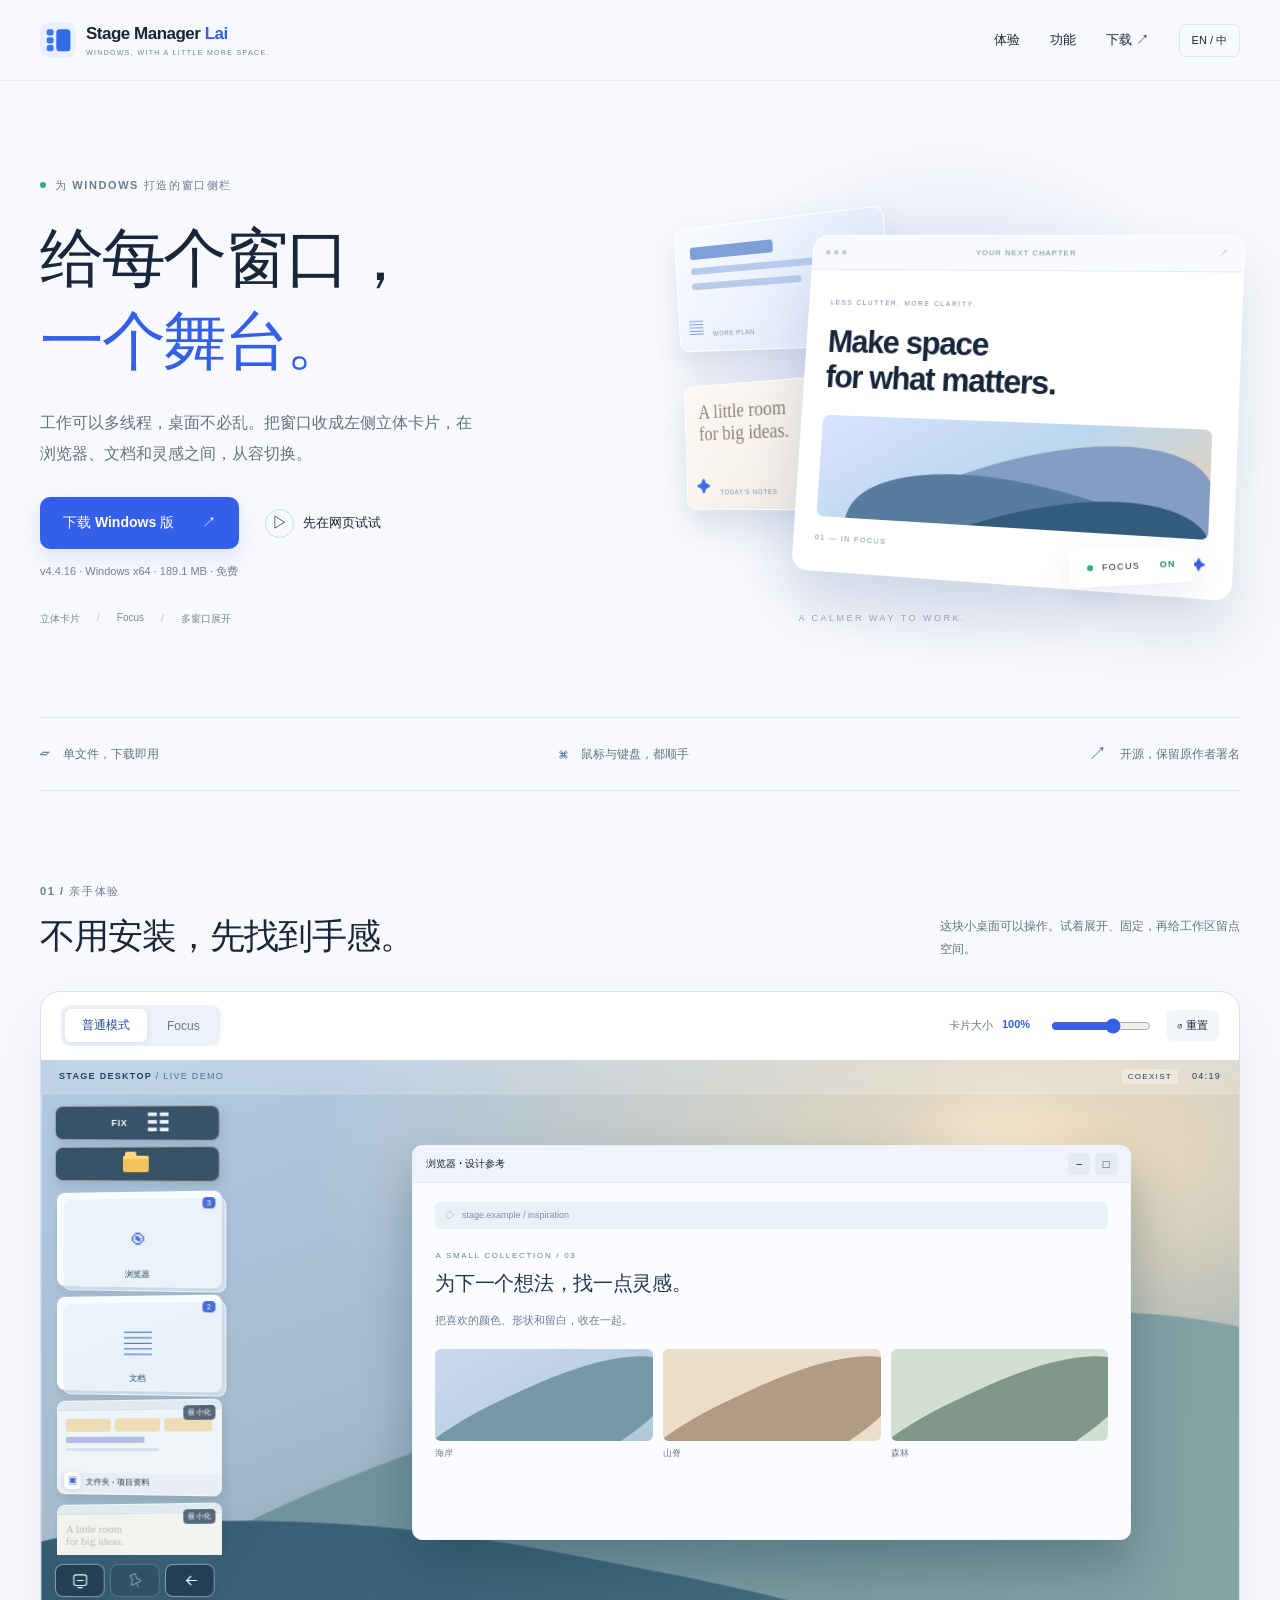
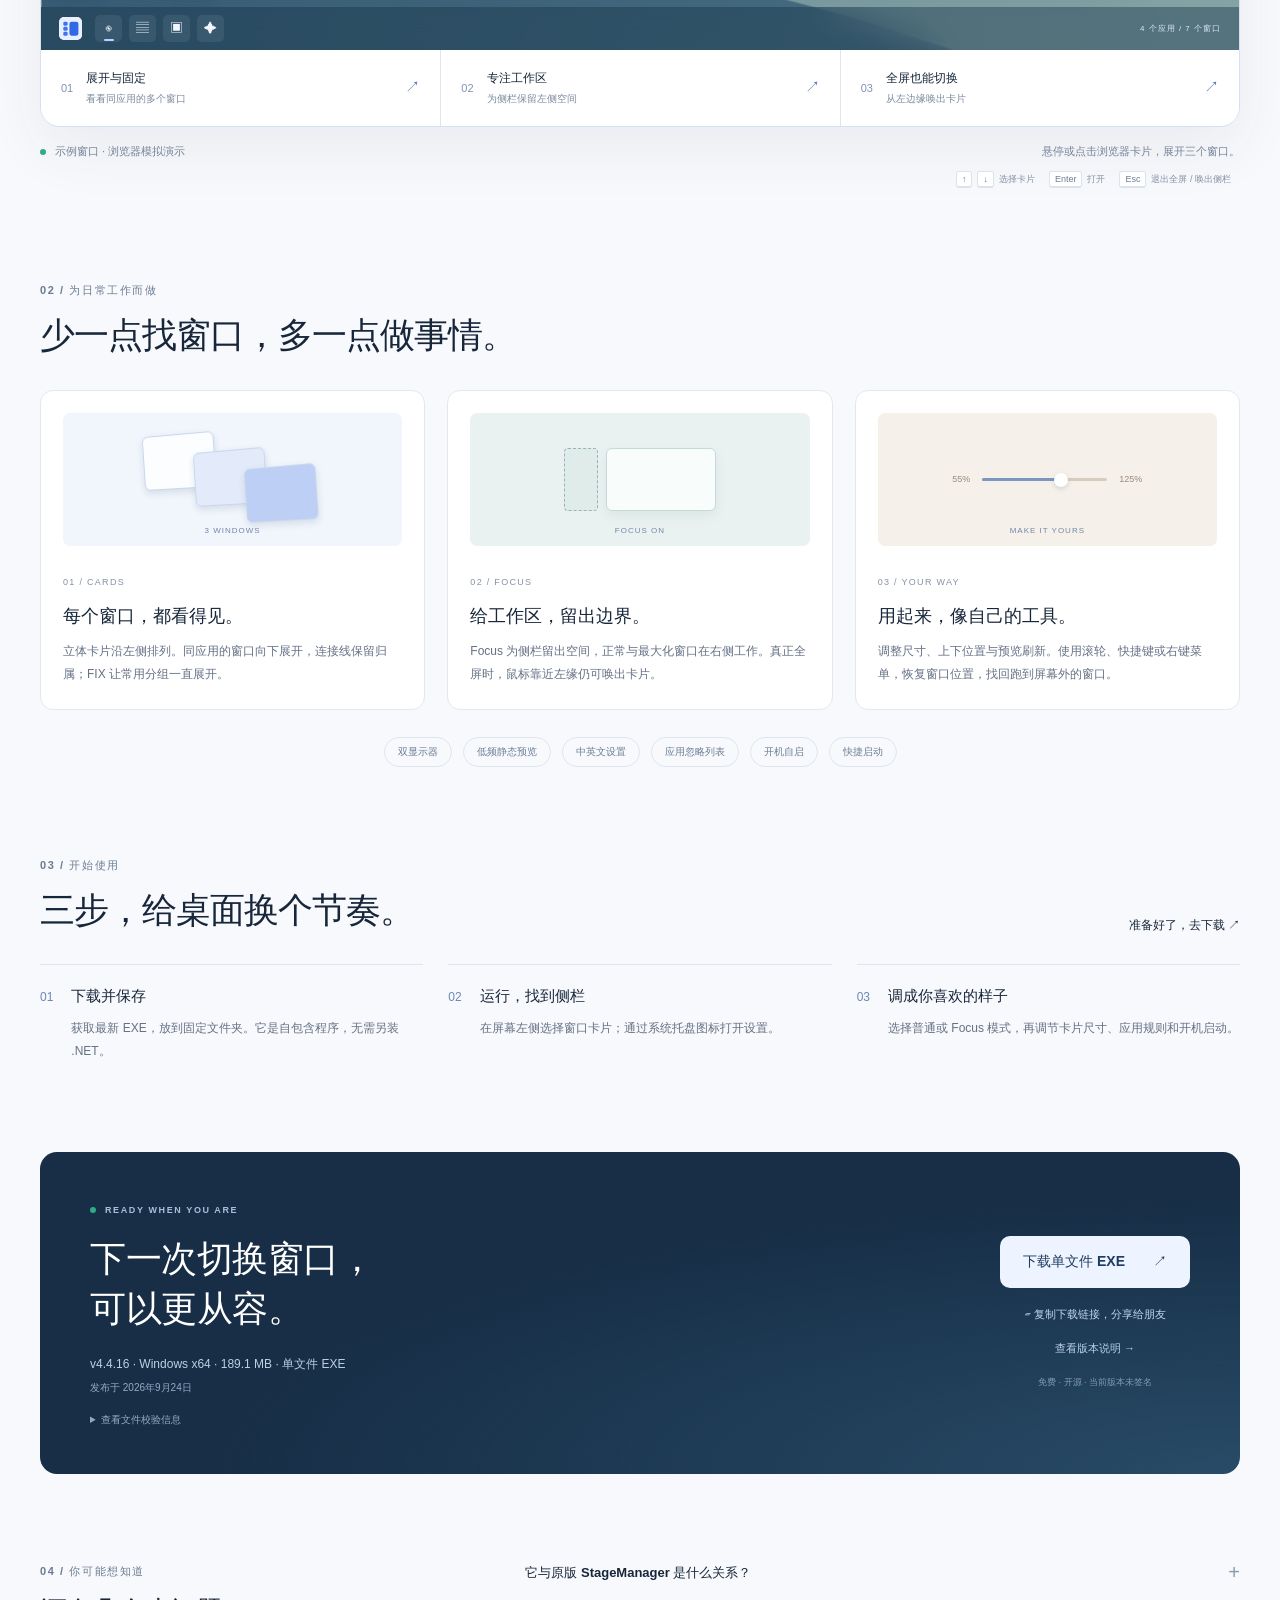
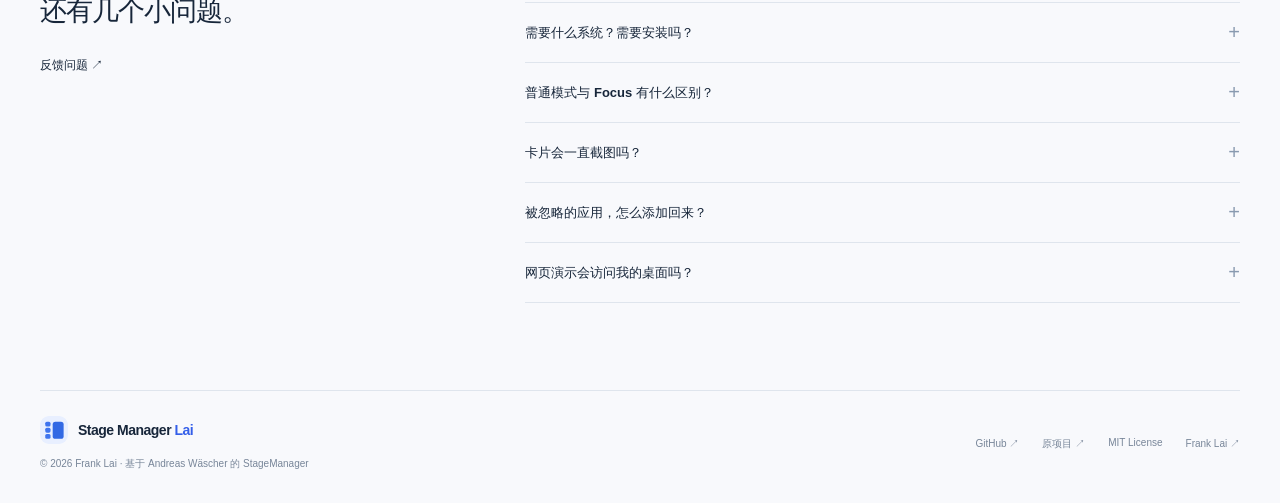
==== commit 8fe4f4fe: "Refresh Stage Manager website and interactive desktop demo" ====
--- a/site/index.html
+++ b/site/index.html
@@ -3,110 +3,106 @@
 <head>
   <meta charset="utf-8">
   <meta name="viewport" content="width=device-width, initial-scale=1">
-  <meta name="theme-color" content="#f4f7fb">
-  <meta name="description" content="Stage_Manager_Lai：适用于 Windows 的立体窗口卡片和台前调度侧栏。先体验交互演示，再下载最新版本。">
+  <meta name="theme-color" content="#f8f9fc">
+  <meta name="description" content="Stage Manager Lai：把 Windows 窗口收成左侧立体卡片。体验多窗口展开、FIX 固定与 Focus 模式，下载最新正式版。">
   <meta property="og:type" content="website">
-  <meta property="og:title" content="Stage Manager Lai · 让窗口各就其位">
-  <meta property="og:description" content="立体窗口卡片、多窗口展开、Focus 模式。交互演示与 Windows 下载。">
-  <meta property="og:image" content="https://franklai-rise.github.io/StageManager/assets/preview.svg">
-  <link rel="canonical" href="https://franklai-rise.github.io/StageManager/">
+  <meta property="og:locale" content="zh_CN">
+  <meta property="og:title" content="Stage Manager Lai · 给每个窗口，一个舞台">
+  <meta property="og:description" content="为 Windows 打造的立体窗口侧栏。亲手体验，再下载。">
+  <meta property="og:url" content="https://franklai.com/StageManager/">
+  <meta property="og:image" content="https://franklai.com/StageManager/assets/preview.png">
+  <meta property="og:image:width" content="1200">
+  <meta property="og:image:height" content="630">
+  <meta name="twitter:card" content="summary_large_image">
+  <link rel="canonical" href="https://franklai.com/StageManager/">
   <link rel="icon" type="image/svg+xml" href="assets/logo.svg">
   <link rel="stylesheet" href="styles.css">
-  <title>Stage Manager Lai · 让窗口各就其位</title>
+  <title>Stage Manager Lai · 给每个窗口，一个舞台</title>
   <script src="app.js" defer></script>
 </head>
 <body>
   <a class="skip-link" href="#main" data-zh="跳到正文" data-en="Skip to content">跳到正文</a>
-  <header class="site-header wrap">
-    <a class="brand" href="#top" aria-label="Stage Manager Lai"><img src="assets/logo.svg" alt="" width="36" height="36"><span><strong>Stage Manager</strong><small>LAI / WINDOWS</small></span></a>
-    <nav aria-label="Main navigation">
-      <a href="#demo" data-zh="体验演示" data-en="Try the demo">体验演示</a>
-      <a href="#features" data-zh="功能" data-en="Features">功能</a>
-      <a href="#download" data-zh="下载" data-en="Download">下载</a>
-      <button id="language-toggle" class="language-toggle" type="button" aria-label="Switch to English">English</button>
-    </nav>
-  </header>
-
+  <header class="site-header"><div class="header-inner wrap">
+    <a class="brand" href="#top" aria-label="Stage Manager Lai"><img src="assets/logo.svg" alt="" width="36" height="36"><span><strong>Stage Manager <b>Lai</b></strong><small>WINDOWS, WITH A LITTLE MORE SPACE.</small></span></a>
+    <nav data-zh-label="主导航" data-en-label="Main navigation" aria-label="主导航"><a href="#demo" data-zh="体验" data-en="Try it">体验</a><a href="#features" data-zh="功能" data-en="Features">功能</a><a class="nav-download" href="#download" data-zh="下载 ↗" data-en="Download ↗">下载 ↗</a><button id="language-toggle" class="language-toggle" type="button" aria-label="Switch to English">EN / 中</button></nav>
+  </div></header>
   <main id="main">
     <section class="hero wrap" id="top">
       <div class="hero-copy">
-        <div class="eyebrow"><span class="status-dot"></span> STAGE_MANAGER_LAI / WINDOWS</div>
-        <h1><span data-zh="让窗口" data-en="Give every window">让窗口</span><br><em data-zh="各就其位。" data-en="its place.">各就其位。</em></h1>
-        <p class="hero-lead" data-zh="把正在使用的窗口留在眼前，把其余任务收成左侧卡片。切换、展开、固定，都在顺手的位置。" data-en="Keep the windows you need in view and organize the rest as cards on the left. Switch, expand and pin them within reach.">把正在使用的窗口留在眼前，把其余任务收成左侧卡片。切换、展开、固定，都在顺手的位置。</p>
-        <div class="hero-actions">
-          <a id="hero-download" class="button primary" href="https://github.com/franklai-rise/StageManager/releases/latest" data-zh="下载 Windows 版 ↗" data-en="Download for Windows ↗">下载 Windows 版 ↗</a>
-          <a class="inline-link" href="#demo" data-zh="先体验，再下载 →" data-en="Try it first →">先体验，再下载 →</a>
-        </div>
-        <p class="release-line" id="hero-release" role="status" data-zh="正在读取最新版本…" data-en="Checking the latest version…">正在读取最新版本…</p>
+        <div class="eyebrow hero-eyebrow"><span class="status-dot"></span><span data-zh="为 WINDOWS 打造的窗口侧栏" data-en="A WINDOW SIDEBAR, MADE FOR WINDOWS">为 WINDOWS 打造的窗口侧栏</span></div>
+        <h1><span data-zh="给每个窗口，" data-en="Every window.">给每个窗口，</span><br><em data-zh="一个舞台。" data-en="A place of its own.">一个舞台。</em></h1>
+        <p class="hero-lead" data-zh="工作可以多线程，桌面不必乱。把窗口收成左侧立体卡片，在浏览器、文档和灵感之间，从容切换。" data-en="More tasks, less clutter. Bring your windows into perspective cards on the left, and move easily between browsing, writing and ideas.">工作可以多线程，桌面不必乱。把窗口收成左侧立体卡片，在浏览器、文档和灵感之间，从容切换。</p>
+        <div class="hero-actions"><a id="hero-download" class="button primary" href="https://github.com/franklai-rise/StageManager/releases/latest"><span data-zh="下载 Windows 版" data-en="Download for Windows">下载 Windows 版</span><span aria-hidden="true">↗</span></a><a class="play-link" href="#demo"><span class="play-icon" aria-hidden="true">▷</span><span data-zh="先在网页试试" data-en="Try it in your browser">先在网页试试</span></a></div>
+        <p class="release-line" id="hero-release" role="status" data-zh="Windows x64 · 免费 · 单文件 EXE" data-en="Windows x64 · Free · Single-file EXE">Windows x64 · 免费 · 单文件 EXE</p>
+        <div class="hero-tags"><span data-zh="立体卡片" data-en="Perspective cards">立体卡片</span><span>Focus</span><span data-zh="多窗口展开" data-en="Window groups">多窗口展开</span></div>
       </div>
-      <div class="hero-art" aria-hidden="true">
-        <div class="hero-orbit orbit-a"></div><div class="hero-orbit orbit-b"></div>
-        <div class="hero-stack back"><span class="hero-stack-top">NOTES</span><span class="hero-stack-line"></span><span class="hero-stack-line short"></span><span class="hero-stack-line"></span></div>
-        <div class="hero-stack middle"><span class="hero-stack-top">BROWSER</span><span class="hero-stack-grid"><i></i><i></i><i></i></span></div>
-        <div class="hero-stack front"><span class="hero-stack-top">STAGE / 03</span><span class="hero-stack-chart"><i></i><i></i><i></i><i></i><i></i></span><span class="hero-stack-caption">YOUR SPACE, IN FOCUS.</span></div>
-        <span class="hero-float">FOCUS <b>ON</b></span>
-        <span class="hero-art-note">WINDOWS · CARDS · FLOW</span>
+      <div class="hero-art" aria-hidden="true"><div class="hero-halo"></div>
+        <div class="hero-mini-card mini-a"><span class="mini-icon">▤</span><div class="mini-page"><i></i><i></i><i></i></div><small>WORK PLAN</small></div>
+        <div class="hero-mini-card mini-b"><span class="mini-icon">✦</span><div class="mini-note">A little room<br>for big ideas.</div><small>TODAY’S NOTES</small></div>
+        <div class="hero-main-window"><div class="hero-window-bar"><span class="window-dots"><i></i><i></i><i></i></span><span>YOUR NEXT CHAPTER</span><span>↗</span></div><div class="hero-window-content"><span class="hero-window-tag">LESS CLUTTER. MORE CLARITY.</span><strong>Make space<br>for what matters.</strong><div class="hero-landscape"><div></div><div></div><div></div></div><span class="hero-window-footer">01 — IN FOCUS <span>✦</span></span></div></div>
+        <span class="hero-floating-label"><span class="status-dot"></span>FOCUS <b>ON</b></span><span class="hero-art-note">A CALMER WAY TO WORK.</span>
       </div>
     </section>
-
+    <div class="product-strip wrap"><div><span class="strip-icon" aria-hidden="true">▱</span><span data-zh="单文件，下载即用" data-en="One EXE. Ready to launch.">单文件，下载即用</span></div><div><span class="strip-icon" aria-hidden="true">⌘</span><span data-zh="鼠标与键盘，都顺手" data-en="At home with mouse or keyboard.">鼠标与键盘，都顺手</span></div><a href="https://github.com/franklai-rise/StageManager"><span class="strip-icon" aria-hidden="true">↗</span><span data-zh="开源，保留原作者署名" data-en="Open source, with original credit.">开源，保留原作者署名</span></a></div>
     <section class="demo-section wrap" id="demo">
-      <div class="section-heading"><div><span class="eyebrow" data-zh="亲手试试" data-en="HANDS-ON PREVIEW">亲手试试</span><h2 data-zh="一块可以操作的桌面。" data-en="A desktop you can try.">一块可以操作的桌面。</h2></div><p data-zh="点开卡片、展开分组，再切到 Focus 模式看看。" data-en="Open a card, expand a group, then switch to Focus mode.">点开卡片、展开分组，再切到 Focus 模式看看。</p></div>
+      <noscript><p>开启 JavaScript 即可操作网页演示。下载软件不受影响。 / Enable JavaScript to try the interactive demo.</p><style>.demo-shell,.demo-caption,.keyboard-hint{display:none}</style></noscript>
+      <div class="section-heading"><div><span class="eyebrow" data-zh="01 / 亲手体验" data-en="01 / TAKE IT FOR A SPIN">01 / 亲手体验</span><h2 data-zh="不用安装，先找到手感。" data-en="Find your flow. No install needed.">不用安装，先找到手感。</h2></div><p data-zh="这块小桌面可以操作。试着展开、固定，再给工作区留点空间。" data-en="This little desktop is interactive. Expand a group, pin it, then give your workspace some room.">这块小桌面可以操作。试着展开、固定，再给工作区留点空间。</p></div>
       <div class="demo-shell">
-        <div class="demo-toolbar">
-          <div class="segmented" role="group" aria-label="Workspace mode">
-            <button type="button" data-mode="coexist" aria-pressed="true" data-zh="普通模式" data-en="Coexist">普通模式</button>
-            <button type="button" data-mode="focus" aria-pressed="false" data-zh="Focus 模式" data-en="Focus mode">Focus 模式</button>
-          </div>
-          <div class="demo-tools">
-            <label for="card-size"><span data-zh="卡片大小" data-en="Card size">卡片大小</span><output id="size-value" for="card-size">80%</output></label>
-            <input id="card-size" type="range" min="55" max="125" value="80" aria-label="Card size">
-            <button id="reset-demo" class="subtle-button" type="button" data-zh="重置演示" data-en="Reset demo">重置演示</button>
-          </div>
-        </div>
+        <div class="demo-toolbar"><div class="segmented" role="group" data-zh-label="演示模式" data-en-label="Demo mode" aria-label="演示模式"><button type="button" data-mode="coexist" aria-pressed="true" data-zh="普通模式" data-en="Coexist">普通模式</button><button type="button" data-mode="focus" aria-pressed="false">Focus</button></div><div class="demo-tools"><label for="card-size"><span data-zh="卡片大小" data-en="Card size">卡片大小</span><output id="size-value" for="card-size">80%</output></label><input id="card-size" type="range" min="55" max="125" value="80" data-zh-label="卡片大小" data-en-label="Card size" aria-label="卡片大小"><button id="reset-demo" class="subtle-button" type="button"><span aria-hidden="true">↺</span> <span data-zh="重置" data-en="Reset">重置</span></button></div></div>
         <div class="demo-desktop" id="demo-desktop" data-mode="coexist">
-          <div class="desktop-glow" aria-hidden="true"></div>
-          <div class="desktop-topbar" aria-hidden="true"><span class="topbar-brand">STAGE DESKTOP / DEMO</span><span>◷ 10:24</span></div>
-          <div class="reserved-column" aria-hidden="true"></div>
-          <button id="edge-reveal" class="edge-reveal" type="button" aria-label="Reveal sidebar" data-zh-label="唤出侧栏" data-en-label="Reveal sidebar"><span>›</span></button>
+          <div class="desktop-glow" aria-hidden="true"></div><div class="desktop-ridge ridge-one" aria-hidden="true"></div><div class="desktop-ridge ridge-two" aria-hidden="true"></div>
+          <div class="desktop-topbar"><span class="topbar-brand">STAGE DESKTOP <span>/ LIVE DEMO</span></span><span class="desktop-mode" id="desktop-mode">COEXIST</span><time id="demo-clock">10:24</time></div>
+          <div class="reserved-column" aria-hidden="true"><span>FOCUS<br>SPACE</span></div>
+          <button id="edge-reveal" class="edge-reveal" type="button" aria-label="唤出侧栏" data-zh-label="唤出侧栏" data-en-label="Reveal sidebar"><span>›</span></button>
           <div class="demo-sidebar" id="demo-sidebar">
-            <div class="sidebar-utilities">
-              <button id="expand-all" class="utility-card" type="button" data-zh-label="展开全部多窗口分组" data-en-label="Expand all window groups" aria-label="展开全部多窗口分组"><span class="utility-legend" id="expand-all-legend">FIX</span><span class="utility-glyph" aria-hidden="true">☷</span></button>
-              <button id="explorer-card" class="utility-card" type="button" data-zh-label="打开文件夹示例窗口" data-en-label="Open the sample folder window" aria-label="打开文件夹示例窗口"><span class="folder-icon" aria-hidden="true"></span></button>
-            </div>
-            <div class="stage-list" id="stage-list" aria-label="Window cards"></div>
+            <div class="sidebar-utilities"><button id="expand-all" class="utility-card" type="button" data-zh-label="展开全部多窗口分组" data-en-label="Expand all window groups" aria-label="展开全部多窗口分组"><span class="utility-legend" id="expand-all-legend">FIX</span><span class="utility-glyph" aria-hidden="true">☷</span></button><button id="explorer-card" class="utility-card" type="button" data-zh-label="打开文件夹示例窗口" data-en-label="Open the sample folder" aria-label="打开文件夹示例窗口"><span class="folder-icon" aria-hidden="true"></span></button></div>
+            <div class="stage-list" id="stage-list" data-zh-label="示例窗口卡片" data-en-label="Sample window cards" aria-label="示例窗口卡片"></div>
             <div class="sidebar-bottom">
-              <button id="minimize-all" class="utility-card bottom-card" type="button" data-zh-label="最小化所有示例窗口" data-en-label="Minimize all sample windows" aria-label="最小化所有示例窗口"><span class="window-glyph" aria-hidden="true">▣</span></button>
-              <button id="sidebar-pin" class="utility-card bottom-card sidebar-pin" type="button" aria-pressed="false" data-zh-label="固定侧栏" data-en-label="Pin sidebar" aria-label="固定侧栏"><span class="pin-glyph" aria-hidden="true"><svg viewBox="0 0 24 24" width="20" height="20" fill="none" stroke="currentColor" stroke-width="2" stroke-linecap="round" stroke-linejoin="round"><circle cx="12" cy="4" r="2"/><path d="M5 9h14M8 9v4l4 3 4-3V9M12 16v6"/></svg></span><span class="pin-indicator" aria-hidden="true"></span></button>
-              <button id="collapse-sidebar" class="utility-card bottom-card collapse-card" type="button" data-zh-label="隐藏侧栏" data-en-label="Hide sidebar" aria-label="隐藏侧栏"><span aria-hidden="true">‹</span></button>
+              <button id="minimize-all" class="utility-card bottom-card" type="button" data-zh-label="最小化所有示例窗口" data-en-label="Minimize all sample windows" aria-label="最小化所有示例窗口"><svg aria-hidden="true" viewBox="0 0 24 24"><rect x="3" y="4" width="18" height="15" rx="3"/><path d="M8 12h8M9 22h6"/></svg></button>
+              <button id="sidebar-pin" class="utility-card bottom-card sidebar-pin" type="button" aria-pressed="false" data-zh-label="固定侧栏" data-en-label="Pin sidebar" aria-label="固定侧栏"><svg class="pin-glyph" aria-hidden="true" viewBox="0 0 24 24"><path d="M8 3h8l-1 7 4 4v2H5v-2l4-4-1-7ZM12 16v6"/></svg><span class="pin-indicator" aria-hidden="true"></span></button>
+              <button id="collapse-sidebar" class="utility-card bottom-card collapse-card" type="button" data-zh-label="隐藏侧栏" data-en-label="Hide sidebar" aria-label="隐藏侧栏"><svg aria-hidden="true" viewBox="0 0 24 24"><path d="m13 6-6 6 6 6M7 12h14"/></svg></button>
             </div>
           </div>
           <div class="demo-windows" id="demo-windows"></div>
-          <div class="demo-taskbar" aria-hidden="true"><img src="assets/logo.svg" alt="" width="23" height="23"><span class="taskbar-apps">▣　▤　◉　▦</span><span id="taskbar-status">4 APPS</span></div>
+          <div class="desktop-empty" id="desktop-empty" hidden><span aria-hidden="true">✦</span><p data-zh="桌面，也需要一点留白。" data-en="A little space to breathe.">桌面，也需要一点留白。</p><small data-zh="再点一次底部窗口按钮即可恢复" data-en="Click the bottom window button to restore">再点一次底部窗口按钮即可恢复</small></div>
+          <div class="demo-taskbar"><img src="assets/logo.svg" alt="" width="23" height="23"><div id="taskbar-apps" class="taskbar-apps"></div><span id="taskbar-status">4 APPS / 7 WINDOWS</span></div>
+        </div>
+        <div class="demo-scenarios" role="group" data-zh-label="一键体验场景" data-en-label="Try a scenario" aria-label="一键体验场景">
+          <button type="button" data-scenario="groups"><span class="scenario-number">01</span><span><strong data-zh="展开与固定" data-en="Expand & pin">展开与固定</strong><small data-zh="看看同应用的多个窗口" data-en="Find a particular window">看看同应用的多个窗口</small></span><span aria-hidden="true">↗</span></button>
+          <button type="button" data-scenario="focus"><span class="scenario-number">02</span><span><strong data-zh="专注工作区" data-en="Make room with Focus">专注工作区</strong><small data-zh="为侧栏保留左侧空间" data-en="Reserve space on the left">为侧栏保留左侧空间</small></span><span aria-hidden="true">↗</span></button>
+          <button type="button" data-scenario="fullscreen"><span class="scenario-number">03</span><span><strong data-zh="全屏也能切换" data-en="Switch from full screen">全屏也能切换</strong><small data-zh="从左边缘唤出卡片" data-en="Reveal cards at the left edge">从左边缘唤出卡片</small></span><span aria-hidden="true">↗</span></button>
         </div>
       </div>
-      <div class="demo-caption"><span data-zh="交互演示 · 示例窗口，非本机画面；网页展示经过简化。" data-en="Interactive demo · Sample windows, not your PC. The web presentation is simplified.">交互演示 · 示例窗口，非本机画面；网页展示经过简化。</span><span id="demo-help" role="status" aria-live="polite" data-zh="点击窗口卡片切换；悬停或点击多窗口主卡展开。" data-en="Click cards to switch windows; hover or click a group to expand it.">点击窗口卡片切换；悬停或点击多窗口主卡展开。</span></div>
+      <div class="demo-caption"><span><span class="status-dot"></span><span data-zh="示例窗口 · 浏览器模拟演示" data-en="Sample windows · Browser simulation">示例窗口 · 浏览器模拟演示</span></span><span id="demo-help" role="status" aria-live="polite">悬停或点击浏览器卡片，展开三个窗口。</span></div>
+      <p class="keyboard-hint"><kbd>↑</kbd><kbd>↓</kbd> <span data-zh="选择卡片" data-en="choose a card">选择卡片</span><kbd>Enter</kbd> <span data-zh="打开" data-en="open">打开</span><kbd>Esc</kbd> <span data-zh="退出全屏 / 唤出侧栏" data-en="exit full screen / reveal sidebar">退出全屏 / 唤出侧栏</span></p>
     </section>
-
     <section class="features wrap" id="features">
-      <div class="section-heading"><div><span class="eyebrow" data-zh="为什么用它" data-en="MADE FOR YOUR WORKFLOW">为什么用它</span><h2 data-zh="窗口多，也能从容切换。" data-en="Many windows. One clear view.">窗口多，也能从容切换。</h2></div><p data-zh="围绕日常工作调整，而非只做一个外观。" data-en="Built around real desktop work, beyond the visual effect.">围绕日常工作调整，而非只做一个外观。</p></div>
+      <div class="section-heading"><div><span class="eyebrow" data-zh="02 / 为日常工作而做" data-en="02 / MADE FOR EVERYDAY WORK">02 / 为日常工作而做</span><h2 data-zh="少一点找窗口，多一点做事情。" data-en="Less window hunting. More doing.">少一点找窗口，多一点做事情。</h2></div></div>
       <div class="feature-grid">
-        <article><span class="feature-number">01 / CARDS</span><h3 data-zh="看见窗口，再决定打开哪个。" data-en="See the window before you choose it.">看见窗口，再决定打开哪个。</h3><p data-zh="立体卡片在左侧排列；同应用有多个窗口时，向下展开子卡片并保留连接线。" data-en="Perspective cards line the left edge. Multiple windows expand downward with visible connectors.">立体卡片在左侧排列；同应用有多个窗口时，向下展开子卡片并保留连接线。</p></article>
-        <article><span class="feature-number">02 / FOCUS</span><h3 data-zh="给侧栏留出真正的空间。" data-en="Make room for the sidebar.">给侧栏留出真正的空间。</h3><p data-zh="Focus 模式为正常和最大化窗口保留右侧工作区；真正全屏时，靠近屏幕左缘仍能唤出卡片。" data-en="Focus mode keeps regular and maximized windows to the right. The sidebar remains reachable at the left edge over full-screen apps.">Focus 模式为正常和最大化窗口保留右侧工作区；真正全屏时，靠近屏幕左缘仍能唤出卡片。</p></article>
-        <article><span class="feature-number">03 / CONTROL</span><h3 data-zh="按自己的节奏使用。" data-en="Set the pace yourself.">按自己的节奏使用。</h3><p data-zh="调整卡片大小与位置、固定展开的分组、唤出后固定侧栏；滚轮和快捷键也能快速切换。" data-en="Resize and reposition cards, pin an expanded group or a revealed sidebar, and navigate with the wheel or shortcuts.">调整卡片大小与位置、固定展开的分组、唤出后固定侧栏；滚轮和快捷键也能快速切换。</p></article>
+        <article class="feature-card"><div class="feature-visual visual-cards" aria-hidden="true"><i></i><i></i><i></i><span>3 WINDOWS</span></div><span class="feature-number">01 / CARDS</span><h3 data-zh="每个窗口，都看得见。" data-en="Every window, within sight.">每个窗口，都看得见。</h3><p data-zh="立体卡片沿左侧排列。同应用的窗口向下展开，连接线保留归属；FIX 让常用分组一直展开。" data-en="Perspective cards line the left edge. Windows unfold downward with clear connectors. FIX keeps your favorite groups open.">立体卡片沿左侧排列。同应用的窗口向下展开，连接线保留归属；FIX 让常用分组一直展开。</p></article>
+        <article class="feature-card"><div class="feature-visual visual-focus" aria-hidden="true"><span></span><i></i><b>FOCUS ON</b></div><span class="feature-number">02 / FOCUS</span><h3 data-zh="给工作区，留出边界。" data-en="Give your workspace room.">给工作区，留出边界。</h3><p data-zh="Focus 为侧栏留出空间，正常与最大化窗口在右侧工作。真正全屏时，鼠标靠近左缘仍可唤出卡片。" data-en="Focus reserves room for the sidebar while regular and maximized windows work on the right. Cards remain reachable from the left edge in full screen.">Focus 为侧栏留出空间，正常与最大化窗口在右侧工作。真正全屏时，鼠标靠近左缘仍可唤出卡片。</p></article>
+        <article class="feature-card"><div class="feature-visual visual-control" aria-hidden="true"><span>55%</span><div><i></i></div><span>125%</span><b>MAKE IT YOURS</b></div><span class="feature-number">03 / YOUR WAY</span><h3 data-zh="用起来，像自己的工具。" data-en="Make it feel like your tool.">用起来，像自己的工具。</h3><p data-zh="调整尺寸、上下位置与预览刷新。使用滚轮、快捷键或右键菜单，恢复窗口位置，找回跑到屏幕外的窗口。" data-en="Adjust size, position and snapshot refreshes. Use the wheel, shortcuts or context menu to recover a layout or bring an off-screen window back.">调整尺寸、上下位置与预览刷新。使用滚轮、快捷键或右键菜单，恢复窗口位置，找回跑到屏幕外的窗口。</p></article>
       </div>
-      <div class="feature-tags"><span data-zh="双显示器" data-en="Dual monitors">双显示器</span><span data-zh="窗口位置恢复" data-en="Window recovery">窗口位置恢复</span><span data-zh="低频静态预览" data-en="Periodic snapshots">低频静态预览</span><span data-zh="中英文设置" data-en="Chinese & English">中英文设置</span><span data-zh="开机自启" data-en="Start with Windows">开机自启</span></div>
+      <div class="feature-tags"><span data-zh="双显示器" data-en="Dual monitors">双显示器</span><span data-zh="低频静态预览" data-en="Periodic snapshots">低频静态预览</span><span data-zh="中英文设置" data-en="Chinese & English">中英文设置</span><span data-zh="应用忽略列表" data-en="App ignore list">应用忽略列表</span><span data-zh="开机自启" data-en="Start with Windows">开机自启</span><span data-zh="快捷启动" data-en="Quick launch">快捷启动</span></div>
     </section>
-
     <section class="getting-started wrap" id="start">
-      <div class="section-heading"><div><span class="eyebrow" data-zh="开始使用" data-en="GET STARTED">开始使用</span><h2 data-zh="下载、打开，找到顺手的布局。" data-en="Download, launch, make it yours.">下载、打开，找到顺手的布局。</h2></div></div>
-      <div class="steps"><article><span>01</span><h3 data-zh="下载 Windows EXE" data-en="Download the Windows EXE">下载 Windows EXE</h3><p data-zh="从下方下载最新正式版，放入你想保存的文件夹。" data-en="Get the latest release below and keep the EXE in a folder of your choice.">从下方下载最新正式版，放入你想保存的文件夹。</p></article><article><span>02</span><h3 data-zh="打开并查看侧栏" data-en="Launch and find the sidebar">打开并查看侧栏</h3><p data-zh="运行程序后，在屏幕左侧选择卡片；托盘图标可打开设置。" data-en="Launch the app, choose a card on the left, and open Settings from the tray icon.">运行程序后，在屏幕左侧选择卡片；托盘图标可打开设置。</p></article><article><span>03</span><h3 data-zh="开启适合你的模式" data-en="Choose your working mode">开启适合你的模式</h3><p data-zh="在设置中切换普通／Focus、卡片尺寸、忽略应用及开机启动。" data-en="Choose Coexist or Focus, card size, ignored apps and startup behavior in Settings.">在设置中切换普通／Focus、卡片尺寸、忽略应用及开机启动。</p></article></div>
+      <div class="section-heading"><div><span class="eyebrow" data-zh="03 / 开始使用" data-en="03 / GET STARTED">03 / 开始使用</span><h2 data-zh="三步，给桌面换个节奏。" data-en="A calmer desktop in three steps.">三步，给桌面换个节奏。</h2></div><a class="inline-link" href="#download" data-zh="准备好了，去下载 ↗" data-en="Ready? Get the app ↗">准备好了，去下载 ↗</a></div>
+      <div class="steps"><article><span>01</span><div><h3 data-zh="下载并保存" data-en="Download & keep">下载并保存</h3><p data-zh="获取最新 EXE，放到固定文件夹。它是自包含程序，无需另装 .NET。" data-en="Save the latest EXE in a permanent folder. It is self-contained; no separate .NET install is needed.">获取最新 EXE，放到固定文件夹。它是自包含程序，无需另装 .NET。</p></div></article><article><span>02</span><div><h3 data-zh="运行，找到侧栏" data-en="Launch & explore">运行，找到侧栏</h3><p data-zh="在屏幕左侧选择窗口卡片；通过系统托盘图标打开设置。" data-en="Choose a window card on the left. Open Settings through the system tray icon.">在屏幕左侧选择窗口卡片；通过系统托盘图标打开设置。</p></div></article><article><span>03</span><div><h3 data-zh="调成你喜欢的样子" data-en="Make yourself at home">调成你喜欢的样子</h3><p data-zh="选择普通或 Focus 模式，再调节卡片尺寸、应用规则和开机启动。" data-en="Choose Coexist or Focus, then adjust card size, app rules and startup behavior.">选择普通或 Focus 模式，再调节卡片尺寸、应用规则和开机启动。</p></div></article></div>
     </section>
-
-    <section class="download wrap" id="download"><div><span class="eyebrow">STAGE_MANAGER_LAI / RELEASE</span><h2 data-zh="给桌面多一点秩序。" data-en="Bring order to your desktop.">给桌面多一点秩序。</h2><p id="download-meta" data-zh="正在读取最新版本…" data-en="Checking the latest version…">正在读取最新版本…</p><p class="checksum" id="download-checksum"></p></div><div class="download-actions"><a id="download-exe" class="button light" href="https://github.com/franklai-rise/StageManager/releases/latest" data-zh="下载单文件 EXE ↗" data-en="Download single-file EXE ↗">下载单文件 EXE ↗</a><a id="release-page" href="https://github.com/franklai-rise/StageManager/releases/latest" data-zh="查看版本说明 →" data-en="View release notes →">查看版本说明 →</a></div></section>
-
-    <section class="faq wrap" id="faq"><h2 data-zh="你可能想知道" data-en="Good to know">你可能想知道</h2><details><summary data-zh="它是原版 StageManager 吗？" data-en="Is this the original StageManager?">它是原版 StageManager 吗？</summary><p data-zh="这是 Frank Lai 在 Andreas Wäscher 原项目基础上维护的修改版，保留原作者署名与 MIT 许可。" data-en="This is Frank Lai's modified fork of the original project by Andreas Wäscher. It retains the original credit and MIT license.">这是 Frank Lai 在 Andreas Wäscher 原项目基础上维护的修改版，保留原作者署名与 MIT 许可。</p></details><details><summary data-zh="需要什么系统？" data-en="What Windows version do I need?">需要什么系统？</summary><p data-zh="Windows 10 版本 2004 或更新的 x64 系统。下载包是自包含单文件 EXE；当前版本未进行发布者代码签名。" data-en="Windows 10 version 2004 or newer on x64. The download is a self-contained single-file EXE and is currently unsigned.">Windows 10 版本 2004 或更新的 x64 系统。下载包是自包含单文件 EXE；当前版本未进行发布者代码签名。</p></details><details><summary data-zh="卡片一直在截图吗？" data-en="Are cards captured continuously?">卡片一直在截图吗？</summary><p data-zh="默认使用静态窗口预览，刷新间隔可在设置中调整为 1–60 分钟；隐藏侧栏时还可以暂停刷新。" data-en="Cards use static window snapshots. Set their refresh interval from 1 to 60 minutes, and optionally pause refreshes while the sidebar is hidden.">默认使用静态窗口预览，刷新间隔可在设置中调整为 1–60 分钟；隐藏侧栏时还可以暂停刷新。</p></details><details><summary data-zh="如何恢复被忽略的应用？" data-en="How do I restore an ignored app?">如何恢复被忽略的应用？</summary><p data-zh="打开托盘中的设置，进入忽略应用列表并取消勾选；忽略只影响侧栏卡片，不应阻止应用自身运行。" data-en="Open Settings from the tray and remove the app from the ignored list. Ignoring affects its sidebar card, not the app itself.">打开托盘中的设置，进入忽略应用列表并取消勾选；忽略只影响侧栏卡片，不应阻止应用自身运行。</p></details></section>
+    <section class="download wrap" id="download">
+      <div class="download-copy"><span class="eyebrow"><span class="status-dot"></span> READY WHEN YOU ARE</span><h2 data-zh="下一次切换窗口，&#10;可以更从容。" data-en="Your next window switch,&#10;a little calmer.">下一次切换窗口，<br>可以更从容。</h2><p id="download-meta" data-zh="Windows x64 · 单文件 EXE" data-en="Windows x64 · Single-file EXE">Windows x64 · 单文件 EXE</p><p id="release-date" class="release-date"></p><details class="integrity-details"><summary data-zh="查看文件校验信息" data-en="File verification">查看文件校验信息</summary><p class="checksum" id="download-checksum"></p><button id="copy-checksum" class="copy-button" type="button" disabled data-zh="复制 SHA-256" data-en="Copy SHA-256">复制 SHA-256</button></details></div>
+      <div class="download-actions"><a id="download-exe" class="button light" href="https://github.com/franklai-rise/StageManager/releases/latest"><span data-zh="下载单文件 EXE" data-en="Download single-file EXE">下载单文件 EXE</span><span aria-hidden="true">↗</span></a><button id="copy-download" class="copy-button" type="button" disabled><span aria-hidden="true">▱</span> <span data-zh="复制下载链接，分享给朋友" data-en="Copy download link to share">复制下载链接，分享给朋友</span></button><a id="release-page" href="https://github.com/franklai-rise/StageManager/releases/latest" data-zh="查看版本说明 →" data-en="Read release notes →">查看版本说明 →</a><span class="download-note" data-zh="免费 · 开源 · 当前版本未签名" data-en="Free · Open source · Currently unsigned">免费 · 开源 · 当前版本未签名</span></div>
+    </section>
+    <section class="faq wrap" id="faq"><div class="faq-heading"><span class="eyebrow" data-zh="04 / 你可能想知道" data-en="04 / GOOD TO KNOW">04 / 你可能想知道</span><h2 data-zh="还有几个小问题。" data-en="A few useful answers.">还有几个小问题。</h2><a class="inline-link" href="https://github.com/franklai-rise/StageManager/issues" data-zh="反馈问题 ↗" data-en="Report an issue ↗">反馈问题 ↗</a></div><div class="faq-list">
+      <details><summary data-zh="它与原版 StageManager 是什么关系？" data-en="How does this relate to the original StageManager?">它与原版 StageManager 是什么关系？</summary><p data-zh="这是 Frank Lai 在 Andreas Wäscher 原项目基础上持续维护的修改版。保留原作者署名与 MIT 许可，网站底部提供原项目链接。" data-en="This is Frank Lai’s maintained fork of Andreas Wäscher’s original project. The original credit and MIT license are retained, with the upstream project linked below.">这是 Frank Lai 在 Andreas Wäscher 原项目基础上持续维护的修改版。保留原作者署名与 MIT 许可，网站底部提供原项目链接。</p></details>
+      <details><summary data-zh="需要什么系统？需要安装吗？" data-en="Which system do I need? Is there an installer?">需要什么系统？需要安装吗？</summary><p data-zh="Windows 10 版本 2004 或更新的 x64 系统。下载的是自包含单文件 EXE，可直接运行。当前版本未进行发布者代码签名，请从这里链接的官方 GitHub Release 下载。" data-en="Windows 10 version 2004 or newer, on x64. The self-contained EXE runs directly. It is currently unsigned; download it from the official GitHub Release linked here.">Windows 10 版本 2004 或更新的 x64 系统。下载的是自包含单文件 EXE，可直接运行。当前版本未进行发布者代码签名，请从这里链接的官方 GitHub Release 下载。</p></details>
+      <details><summary data-zh="普通模式与 Focus 有什么区别？" data-en="What is the difference between Coexist and Focus?">普通模式与 Focus 有什么区别？</summary><p data-zh="普通模式适合自由摆放窗口；Focus 会为左侧卡片栏保留工作区。真正全屏的应用可以覆盖侧栏区域，靠近左缘仍可唤出。你可以在上方演示中直接比较。" data-en="Coexist is for freely positioned windows. Focus reserves workspace for the cards on the left. Full-screen apps may cover this area, but cards remain reachable at the edge. Compare both modes in the demo above.">普通模式适合自由摆放窗口；Focus 会为左侧卡片栏保留工作区。真正全屏的应用可以覆盖侧栏区域，靠近左缘仍可唤出。你可以在上方演示中直接比较。</p></details>
+      <details><summary data-zh="卡片会一直截图吗？" data-en="Are cards captured continuously?">卡片会一直截图吗？</summary><p data-zh="默认使用静态窗口预览。刷新间隔可在设置中调整为 1–60 分钟，隐藏侧栏时也可以暂停刷新。" data-en="Cards use static snapshots. Adjust their refresh interval from 1 to 60 minutes, and optionally pause refreshes while the sidebar is hidden.">默认使用静态窗口预览。刷新间隔可在设置中调整为 1–60 分钟，隐藏侧栏时也可以暂停刷新。</p></details>
+      <details><summary data-zh="被忽略的应用，怎么添加回来？" data-en="How do I bring back an ignored app?">被忽略的应用，怎么添加回来？</summary><p data-zh="从系统托盘打开设置，在忽略应用列表里取消勾选。忽略只影响侧栏卡片，应用仍可正常打开。" data-en="Open Settings from the system tray and uncheck the app in the ignore list. Ignoring affects its card; the app itself still opens normally.">从系统托盘打开设置，在忽略应用列表里取消勾选。忽略只影响侧栏卡片，应用仍可正常打开。</p></details>
+      <details><summary data-zh="网页演示会访问我的桌面吗？" data-en="Can this demo access my desktop?">网页演示会访问我的桌面吗？</summary><p data-zh="不会。演示中的窗口和内容都是网页内的虚构示例，用来体验主要交互；实际软件的外观与功能以下载版本为准。" data-en="No. All windows and contents here are fictional browser examples for trying the main interactions. The downloaded app determines the actual appearance and features.">不会。演示中的窗口和内容都是网页内的虚构示例，用来体验主要交互；实际软件的外观与功能以下载版本为准。</p></details>
+    </div></section>
   </main>
-
-  <footer class="site-footer wrap"><a class="brand" href="#top"><img src="assets/logo.svg" alt="" width="28" height="28"><strong>Stage Manager Lai</strong></a><p>© 2026 Frank Lai · <span data-zh="基于 Andreas Wäscher 的 StageManager" data-en="Based on StageManager by Andreas Wäscher">基于 Andreas Wäscher 的 StageManager</span></p><div><a href="https://github.com/awaescher/StageManager" data-zh="原项目 ↗" data-en="Original project ↗">原项目 ↗</a><a href="https://github.com/franklai-rise/StageManager/blob/main/LICENSE">MIT License</a><a href="https://github.com/franklai-rise/StageManager/issues" data-zh="反馈 ↗" data-en="Feedback ↗">反馈 ↗</a></div></footer>
+  <footer class="site-footer wrap"><div><a class="brand" href="#top"><img src="assets/logo.svg" alt="" width="28" height="28"><strong>Stage Manager <b>Lai</b></strong></a><p>© 2026 Frank Lai · <span data-zh="基于 Andreas Wäscher 的 StageManager" data-en="Based on StageManager by Andreas Wäscher">基于 Andreas Wäscher 的 StageManager</span></p></div><div class="footer-links"><a href="https://github.com/franklai-rise/StageManager">GitHub ↗</a><a href="https://github.com/awaescher/StageManager" data-zh="原项目 ↗" data-en="Upstream ↗">原项目 ↗</a><a href="https://github.com/franklai-rise/StageManager/blob/main/LICENSE">MIT License</a><a href="https://franklai.com/">Frank Lai ↗</a></div></footer>
+  <div id="site-toast" class="site-toast" role="status" aria-live="polite" hidden></div>
 </body>
 </html>
--- a/site/styles.css
+++ b/site/styles.css
@@ -1,21 +1,456 @@
-:root{--bg:#f4f7fb;--ink:#182a3d;--muted:#637487;--line:#dce5ef;--blue:#306fea;--navy:#142941;--glass:#ffffffdd;font-family:Inter,"Segoe UI","Microsoft YaHei UI",sans-serif;color:var(--ink);background:var(--bg);font-synthesis:none}
-*{box-sizing:border-box}html{scroll-behavior:smooth;scroll-padding-top:28px}body{margin:0}button,input{font:inherit}button{cursor:pointer}a{color:inherit;text-decoration:none}button:focus-visible,a:focus-visible,input:focus-visible,summary:focus-visible{outline:3px solid #69a0ff;outline-offset:3px}.wrap{width:min(1160px,calc(100% - 52px));margin-inline:auto}.skip-link{position:absolute;left:16px;top:-80px;z-index:100;background:white;padding:12px 16px;border-radius:8px}.skip-link:focus{top:12px}
-.site-header{height:88px;display:flex;align-items:center;justify-content:space-between;gap:24px;border-bottom:1px solid var(--line)}.brand{display:inline-flex;align-items:center;gap:10px;white-space:nowrap}.brand img{border-radius:10px}.brand span{display:flex;flex-direction:column;gap:1px}.brand strong{font-size:18px;line-height:1.2}.brand small{font-size:9px;letter-spacing:2px;color:#7890ab}.site-header nav{display:flex;align-items:center;gap:27px;font-size:13px}.site-header nav a:hover,.inline-link:hover,.site-footer a:hover{color:var(--blue)}.language-toggle,.subtle-button{padding:8px 14px;border:1px solid var(--line);border-radius:10px;background:#fff;color:var(--ink);font-size:12px}
-.hero{display:grid;grid-template-columns:1.07fr .93fr;align-items:center;gap:38px;padding-block:82px 102px}.eyebrow{font-size:11px;letter-spacing:2px;color:#6c8097;font-weight:700}.status-dot{display:inline-block;width:7px;height:7px;background:#32bd9b;border-radius:50%;margin-right:8px}.hero h1{font-size:clamp(46px,5.5vw,72px);line-height:1.16;letter-spacing:-3px;font-weight:700;margin:25px 0}.hero h1 em{font-style:normal;color:var(--blue)}.hero-lead{max-width:520px;font-size:17px;line-height:1.95;color:var(--muted);margin:0 0 28px}.hero-actions{display:flex;align-items:center;gap:26px;flex-wrap:wrap}.button{display:inline-flex;align-items:center;justify-content:center;min-height:50px;padding:0 23px;border-radius:12px;font-size:14px;font-weight:650;transition:transform .18s,background .18s}.button:hover{transform:translateY(-2px)}.button.primary{color:white;background:var(--blue);box-shadow:0 14px 25px #306fea27}.button.primary:hover{background:#1c5edb}.inline-link{font-size:13px;font-weight:600}.release-line{font-size:12px;color:#718198;margin-top:17px;min-height:18px}
-.hero-art{position:relative;height:370px;display:grid;place-items:center;isolation:isolate}.hero-orbit{position:absolute;border:1px solid #d9e5f4;border-radius:50%;width:360px;height:360px}.orbit-b{width:450px;height:450px;border-style:dashed;opacity:.7}.hero-stack{position:absolute;width:250px;height:285px;border:1px solid #ffffffd6;border-radius:20px;box-shadow:0 30px 55px #28486d24;overflow:hidden;transform:perspective(750px) rotateY(-18deg) rotateZ(-7deg);padding:23px}.hero-stack.back{background:#b2caff;translate:-116px -44px;rotate:-5deg;opacity:.68}.hero-stack.middle{background:#3e73cd;translate:-48px -7px;rotate:-3deg}.hero-stack.front{background:linear-gradient(153deg,#f8fbff,#cfe1ff);translate:48px 24px;rotate:2deg}.hero-stack-top{font-size:11px;letter-spacing:2px;font-weight:700;color:#3363a2}.middle .hero-stack-top{color:#d8e9ff}.hero-stack-line{display:block;height:12px;border-radius:8px;background:#fff9;margin-top:23px}.hero-stack-line.short{width:55%}.hero-stack-grid{display:grid;grid-template-columns:repeat(2,1fr);gap:12px;margin-top:32px}.hero-stack-grid i{display:block;height:56px;border-radius:9px;background:#dce9ff7a}.hero-stack-grid i:first-child{grid-column:span 2}.hero-stack-chart{display:flex;align-items:end;gap:13px;height:128px;padding:20px 9px 0;border-bottom:2px solid #a8c4ee;margin-top:38px}.hero-stack-chart i{flex:1;border-radius:7px 7px 0 0;background:#3779e9}.hero-stack-chart i:nth-child(1){height:46%}.hero-stack-chart i:nth-child(2){height:82%}.hero-stack-chart i:nth-child(3){height:62%}.hero-stack-chart i:nth-child(4){height:97%}.hero-stack-chart i:nth-child(5){height:70%}.hero-stack-caption{display:block;margin-top:20px;font-size:11px;letter-spacing:1.2px;color:#69809b}.hero-float{position:absolute;right:3%;bottom:14%;background:#172f4b;color:#d7eaff;padding:14px 18px;border-radius:11px;box-shadow:0 12px 30px #18345233;font-size:11px;letter-spacing:1.5px;z-index:2}.hero-float b{color:#8bc9ff;margin-left:10px}.hero-art-note{position:absolute;bottom:-38px;left:16%;font-size:10px;letter-spacing:3px;color:#8496a9}
-.section-heading{display:flex;align-items:end;justify-content:space-between;gap:30px;margin-bottom:26px}.section-heading h2,.faq h2{font-size:clamp(27px,3vw,35px);letter-spacing:-.9px;font-weight:650;margin:12px 0 0}.section-heading>p{max-width:300px;font-size:13px;line-height:1.8;color:var(--muted);margin:0}.demo-section{padding-block:35px 66px}.demo-shell{border:1px solid var(--line);border-radius:22px;overflow:hidden;box-shadow:0 22px 60px #1b395911;background:#fff}.demo-toolbar{min-height:66px;display:flex;align-items:center;justify-content:space-between;gap:18px;padding:12px 20px;background:white}.segmented{display:flex;gap:3px;background:#edf2f8;padding:4px;border-radius:10px}.segmented button{border:0;border-radius:8px;padding:9px 14px;background:transparent;color:#6c8097;font-size:12px}.segmented button[aria-pressed=true]{background:#fff;color:#17304e;box-shadow:0 2px 7px #2447721c}.demo-tools{display:flex;align-items:center;gap:14px}.demo-tools label{font-size:11px;white-space:nowrap;display:flex;gap:8px;color:#62758b}.demo-tools output{min-width:36px;font-variant-numeric:tabular-nums;font-weight:700;color:#244a7c}.demo-tools input{width:105px;accent-color:var(--blue)}
-.demo-desktop{--reserve:0px;position:relative;height:510px;overflow:hidden;isolation:isolate;background:radial-gradient(circle at 77% 34%,#bddbfa 0,transparent 44%),linear-gradient(142deg,#c5d6ed 2%,#809bbb 54%,#577a9c 100%)}.demo-desktop:after{content:"";position:absolute;inset:0;pointer-events:none;background:linear-gradient(160deg,#ffffff3a,transparent 37%)}.desktop-glow{position:absolute;right:-120px;bottom:-180px;width:450px;height:450px;border-radius:50%;border:95px solid #d5e5ff29;filter:blur(1px)}.desktop-topbar{position:absolute;top:0;left:0;right:0;height:33px;z-index:6;display:flex;align-items:center;justify-content:space-between;padding:0 17px;background:#18365339;backdrop-filter:blur(12px);color:#f2f7ff;font-size:10px;letter-spacing:1.4px}.reserved-column{position:absolute;z-index:1;left:0;top:33px;bottom:42px;width:var(--reserve);background:#e7f2ff22;border-right:1px solid #ffffff28;pointer-events:none;transition:width .32s}.demo-desktop[data-mode=focus]{--reserve:208px}.demo-taskbar{position:absolute;z-index:8;left:0;right:0;bottom:0;height:42px;display:flex;align-items:center;gap:15px;padding:0 17px;color:#f2f7ff;background:#183c5b82;backdrop-filter:blur(15px);font-size:10px;letter-spacing:1.5px}.demo-taskbar img{background:white;border-radius:5px}.taskbar-apps{letter-spacing:6px;font-size:15px}.demo-taskbar #taskbar-status{margin-left:auto}
-.demo-sidebar{position:absolute;z-index:5;left:10px;top:43px;bottom:49px;width:175px;display:flex;flex-direction:column;align-items:flex-start;gap:7px;transition:transform .32s ease,opacity .32s ease;overflow:visible}.demo-desktop.sidebar-hidden .demo-sidebar{transform:translateX(-200px);opacity:0;pointer-events:none}.sidebar-utilities,.sidebar-bottom{display:grid;gap:7px;width:100%;flex:none}.sidebar-bottom{margin-top:auto;grid-template-columns:repeat(3,1fr);gap:6px}.utility-card,.stage-card{background:#192c42bd;color:#eaf2ff;border:1px solid #ffffff50;border-radius:9px;box-shadow:0 5px 11px #18304b33;transform:perspective(400px) rotateY(-9deg);transition:transform .23s,background .2s,box-shadow .2s,opacity .2s;backdrop-filter:blur(12px)}.utility-card:hover,.stage-card:hover{transform:perspective(400px) rotateY(-6deg) translateY(-2px);box-shadow:0 9px 17px #132d4c4d}.utility-card:active,.stage-card:active{transform:perspective(400px) rotateY(-9deg) scale(.96)}.utility-card{height:34px;width:100%;display:flex;justify-content:center;align-items:center;gap:9px;padding:0 10px}.utility-card[aria-pressed=true],.utility-card.active{background:#1b579aa8}.utility-card .utility-legend{font-size:10px;font-weight:800;letter-spacing:.4px;min-width:38px}.utility-glyph{font-size:20px;line-height:1}.folder-icon{position:relative;width:26px;height:17px;border-radius:3px;background:#f3b840}.folder-icon:before{content:"";position:absolute;top:-5px;left:2px;width:12px;height:7px;border-radius:2px;background:#f7ca69}.sidebar-bottom .utility-card{width:auto;height:33px;padding:0}.window-glyph{font-size:21px;color:#b4d8ff}.collapse-card{font-size:29px;font-weight:700;color:#d8eaff}.sidebar-pin{position:relative}.pin-glyph{font-size:21px;line-height:1;display:inline-block;transform:rotate(-28deg);color:#f3f6ff}.sidebar-pin[aria-pressed=true] .pin-glyph{transform:rotate(0);color:#ffd886}.pin-indicator{display:none;position:absolute;width:5px;height:5px;right:5px;top:5px;background:#ffcf67;border-radius:50%}.sidebar-pin[aria-pressed=true] .pin-indicator{display:block}.sidebar-pin:disabled{opacity:.35;cursor:not-allowed}.edge-reveal{position:absolute;z-index:10;left:0;top:33px;bottom:42px;width:22px;background:#336ab44f;border:0;color:white;font-size:25px;opacity:0;pointer-events:none}.demo-desktop.sidebar-hidden .edge-reveal{opacity:1;pointer-events:auto}.edge-reveal:hover{background:#326be2ba}.demo-desktop[data-mode=focus].sidebar-hidden .edge-reveal{opacity:1}
-.stage-list{width:100%;min-height:0;overflow-y:auto;overflow-x:visible;scrollbar-width:thin;scrollbar-color:#c2dfff6d transparent;padding:2px 5px 6px 1px}.stage-group{position:relative;width:100%;margin-bottom:10px}.stage-group.open:before{content:"";position:absolute;left:13px;top:calc(var(--card-height) + 2px);bottom:17px;width:2px;background:#c6dcffba;border-radius:2px;z-index:2;pointer-events:none}.stage-card{position:relative;display:flex;align-items:flex-end;text-align:left;overflow:hidden;width:calc(100% * var(--card-scale, .8));height:var(--card-height,88px);padding:8px;background:linear-gradient(148deg,#f8fcffef,#b6d0e4d9);color:#1b304a;border:1px solid #ffffffc9}.stage-card:before{content:"";position:absolute;inset:0;background:linear-gradient(155deg,#ffffffc7,transparent 43%);pointer-events:none}.stage-card .card-icon{position:absolute;left:8px;bottom:8px;display:grid;place-items:center;width:21px;height:21px;border-radius:6px;background:#f9fcff;color:#2c72e6;font-size:12px;box-shadow:0 1px 4px #123b6d20}.stage-card .card-title{position:relative;z-index:1;font-size:10px;font-weight:650;white-space:nowrap;overflow:hidden;text-overflow:ellipsis;padding-left:28px;max-width:100%;text-shadow:0 1px 4px white}.stage-card .card-surface{position:absolute;inset:9px 10px 28px;border-radius:6px;background:#ffffffa8;overflow:hidden}.card-surface:before{content:"";display:block;height:7px;background:#c3d9ef}.card-surface:after{content:"";display:block;margin:8px;width:60%;height:12px;border-radius:4px;background:#9ebfe3}.stage-card .card-badge{position:absolute;top:7px;right:7px;border-radius:5px;background:#182b45b7;color:white;padding:3px 5px;font-size:8px;font-weight:700;z-index:1}.stage-card.active{border-color:#78bbff;box-shadow:0 0 0 2px #58a2ff5f,0 8px 17px #173a6555}.stage-card.minimized{background:#e3e9eece;color:#627386}.stage-card.group-primary{background:#f8fbffed;justify-content:center;align-items:center}.stage-card.group-primary .primary-mark{font-size:27px;color:#3677e0;font-weight:750;line-height:1}.stage-card.group-primary .card-title{position:absolute;bottom:7px;left:0;right:0;text-align:center;padding-left:0}.stage-card.group-primary .card-badge{background:#3d79c2}.group-pin{display:none;position:absolute;top:calc(var(--card-height) / 2 - 10px);left:calc(var(--card-scale, .8) * 100% / 2 - 20px);z-index:4;width:42px;height:22px;border:1px solid #9ab7db;border-radius:6px;background:#fffffff0;color:#315b99;font-size:10px;font-weight:800;cursor:pointer;box-shadow:0 3px 8px #172e4d36;transform:perspective(350px) rotateY(-9deg)}.stage-group.open .group-pin{display:block}.group-pin[aria-pressed=true]{background:#2258a5;color:white;border-color:#c5e2ff}.stage-children{display:none;padding-left:25px;padding-top:9px;flex-direction:column;gap:9px}.stage-group.open .stage-children{display:flex}.stage-children .stage-card{--card-scale:.73;width:calc(100% * var(--card-scale));height:calc(var(--card-height) * .81);transform:perspective(400px) rotateY(-9deg)}.stage-group.open .stage-children .stage-card{animation:child-flow .32s both;animation-delay:var(--delay)}.stage-children .stage-card:before{content:"";position:absolute;left:-19px;top:50%;width:20px;height:2px;background:#c6dcffba;z-index:3;pointer-events:none}.stage-children .stage-card:hover{transform:perspective(400px) rotateY(-6deg) translateY(-2px)}@keyframes child-flow{from{opacity:0;translate:0 -12px}to{opacity:1;translate:0 0}}
-.demo-windows{position:absolute;z-index:3;inset:33px 0 42px;pointer-events:none}.sample-window{position:absolute;display:flex;flex-direction:column;width:57%;height:62%;background:#f6faff;box-shadow:0 16px 35px #14335455;border:1px solid #dceaf7;border-radius:12px;overflow:hidden;pointer-events:auto;transition:left .34s,top .34s,width .34s,height .34s,transform .3s,opacity .25s}.sample-window.is-minimized{opacity:0;transform:translateY(35px) scale(.9);pointer-events:none}.sample-window.is-active{box-shadow:0 22px 44px #1236586d;border-color:#9bc6fd}.sample-titlebar{height:35px;flex:none;display:flex;align-items:center;justify-content:space-between;gap:8px;padding:0 12px;background:#e9f2ff;border-bottom:1px solid #d1dfed}.sample-titlebar strong{font-size:11px;overflow:hidden;text-overflow:ellipsis;white-space:nowrap}.sample-titlebar span{color:#8ca3bd;font-size:11px}.sample-body{flex:1;padding:15px 17px;min-height:0;overflow:hidden;font-size:11px;color:#667e9b}.sample-body h3{margin:0 0 12px;font-size:14px;color:#203957}.sample-body p{max-width:340px;line-height:1.8}.fake-line{height:8px;margin:13px 0;border-radius:4px;background:#dbe8f6;max-width:90%}.fake-line.short{width:52%}.fake-line.medium{width:72%}.fake-tile-row{display:flex;gap:10px;margin-top:18px}.fake-tile{width:75px;height:64px;border-radius:10px;background:#d5e7fd}.fake-tile:nth-child(2){background:#e8dff5}.fake-tile:nth-child(3){background:#dbeedf}.browser-window .sample-body{background:linear-gradient(#f8fbff,#f2f7ff)}.notes-window .sample-body{background:#fffdf8}.files-window .sample-body{background:#f8fbff}.demo-desktop[data-mode=focus] .sample-window{left:calc(var(--reserve) + var(--x-focus))!important;width:min(57%,calc(100% - var(--reserve) - 30px))}.demo-desktop[data-mode=focus] .sample-window[data-layout=full]{left:calc(var(--reserve) + 10px)!important;width:calc(100% - var(--reserve) - 20px)}.demo-desktop[data-fullscreen=true] .sample-window.is-active{position:absolute;left:0!important;top:0!important;width:100%!important;height:100%!important;border-radius:0;z-index:40!important}.demo-desktop[data-fullscreen=true] .demo-windows{z-index:9}.demo-desktop[data-fullscreen=true] .demo-sidebar{z-index:12}.demo-desktop[data-fullscreen=true] .desktop-topbar{opacity:0}.demo-desktop[data-fullscreen=true] .reserved-column{opacity:0}.sample-window .fullscreen-toggle{border:0;background:#d7e6f7;color:#365c86;border-radius:5px;font-size:10px;padding:3px 6px}.demo-desktop[data-fullscreen=true] .sample-window.is-active .fullscreen-toggle{background:#bcd5f4}
-.demo-caption{display:flex;justify-content:space-between;gap:24px;margin-top:12px;color:#76879b;font-size:11px;line-height:1.7}.demo-caption span{max-width:48%}.features{padding-block:36px 75px}.feature-grid{display:grid;grid-template-columns:repeat(3,1fr);gap:32px}.feature-grid article{border-top:1px solid var(--line);padding-top:22px}.feature-number{font-size:10px;letter-spacing:2px;color:#8697a9}.feature-grid h3{font-size:19px;margin:20px 0 12px;line-height:1.5}.feature-grid p,.steps p{font-size:13px;line-height:1.9;color:var(--muted);margin:0}.feature-tags{display:flex;gap:9px;flex-wrap:wrap;margin-top:30px}.feature-tags span{font-size:11px;color:#64788e;padding:8px 12px;border:1px solid var(--line);border-radius:8px}.getting-started{padding-block:15px 80px}.steps{display:grid;grid-template-columns:repeat(3,1fr);gap:15px}.steps article{padding:25px;background:white;border:1px solid var(--line);border-radius:16px}.steps article>span{font-size:12px;color:var(--blue);font-weight:750}.steps h3{font-size:16px;margin:22px 0 10px}
-.download{display:flex;align-items:center;justify-content:space-between;gap:35px;padding:39px 45px;background:#162d47;color:white;border-radius:22px}.download h2{font-size:31px;margin:11px 0}.download p{font-size:12px;color:#bbcee4;margin:0;line-height:1.8}.download .eyebrow{color:#9cc0ec}.download .checksum{font-family:ui-monospace,Consolas,monospace;max-width:600px;overflow-wrap:anywhere;color:#8da9c8;font-size:10px;margin-top:10px}.download-actions{display:flex;flex-direction:column;gap:15px;align-items:center;flex:none}.button.light{background:#a7cdff;color:#122a46}.button.light:hover{background:#d2e7ff}.download-actions>a:last-child{font-size:12px;color:#c4dfff}.faq{max-width:910px;padding-block:68px 80px}.faq h2{margin-bottom:28px}.faq details{border-bottom:1px solid var(--line);padding:17px 0}.faq summary{font-size:14px;font-weight:600;cursor:pointer}.faq details p{max-width:760px;font-size:13px;line-height:1.85;color:var(--muted);margin:14px 0 1px}.site-footer{display:flex;align-items:center;gap:22px;padding-block:25px;border-top:1px solid var(--line);font-size:11px;color:#75879a}.site-footer .brand strong{font-size:14px;color:var(--ink)}.site-footer p{margin:0 auto 0 0}.site-footer>div{display:flex;gap:16px;flex-wrap:wrap}
-@media(max-width:920px){.hero{grid-template-columns:1fr 1fr;gap:8px}.hero-art{scale:.78}.hero h1{font-size:48px}.demo-desktop[data-mode=focus]{--reserve:165px}.demo-sidebar{width:148px}.demo-desktop{height:470px}.sample-window{width:65%}.demo-toolbar{flex-wrap:wrap}.demo-tools{margin-left:auto}}
-@media(max-width:640px){.wrap{width:calc(100% - 32px)}.site-header{height:72px}.site-header nav{gap:12px}.site-header nav a[href="#features"]{display:none}.brand strong{font-size:14px}.brand small{font-size:7px}.site-header nav a{font-size:11px}.hero{grid-template-columns:1fr;padding-block:48px 32px;gap:0}.hero h1{font-size:51px}.hero-lead{font-size:15px}.hero-art{height:290px;scale:.74;margin-top:6px}.section-heading{display:block}.section-heading h2{font-size:29px}.section-heading>p{margin-top:10px}.demo-toolbar{padding:10px;gap:9px}.demo-tools{width:100%;justify-content:space-between;margin:0}.demo-tools input{width:72px}.demo-desktop{height:470px}.demo-desktop[data-mode=focus]{--reserve:112px}.demo-sidebar{left:5px;width:99px;top:40px;bottom:45px}.sidebar-utilities{gap:4px}.sidebar-bottom{gap:3px}.utility-card{height:28px}.stage-list{padding-right:0}.stage-group{margin-bottom:6px}.stage-card{height:calc(var(--card-height) * .74);padding:4px;border-radius:5px}.stage-card .card-icon{width:15px;height:15px;font-size:9px;bottom:4px;left:4px}.stage-card .card-title{font-size:8px;padding-left:17px}.stage-card .card-badge{font-size:7px;top:3px;right:3px}.stage-card.group-primary .primary-mark{font-size:18px}.stage-card.group-primary .card-title{font-size:7px;bottom:4px}.stage-children{padding-left:16px;gap:5px;padding-top:5px}.stage-group.open:before{left:8px;top:calc(var(--card-height) * .74 + 2px)}.stage-children .stage-card{height:calc(var(--card-height) * .63)}.group-pin{top:16px;left:26px;width:36px;height:19px;font-size:8px}.sample-window{width:72%;height:58%}.demo-desktop[data-mode=focus] .sample-window{width:calc(100% - var(--reserve) - 10px)}.sample-body{padding:10px}.sample-body h3{font-size:11px}.sample-body p{font-size:9px}.fake-tile{width:40px;height:40px}.sample-titlebar{height:31px;padding-inline:7px}.sample-titlebar strong{font-size:9px}.desktop-topbar{font-size:8px}.demo-caption{display:block}.demo-caption span{display:block;max-width:none;margin:5px 0}.feature-grid,.steps{grid-template-columns:1fr;gap:18px}.feature-grid article{padding-top:16px}.feature-grid h3{margin-top:10px}.features,.getting-started{padding-block:25px 45px}.download{display:block;padding:28px 23px}.download h2{font-size:26px}.download-actions{align-items:flex-start;margin-top:22px}.faq{padding-block:48px}.site-footer{flex-wrap:wrap}.site-footer p{width:100%;order:3}.site-footer>div{margin-left:auto}.hero-orbit{width:340px;height:340px}.orbit-b{width:430px;height:430px}}
-@media(prefers-reduced-motion:reduce){html{scroll-behavior:auto}*,*:before,*:after{animation-duration:.01ms!important;transition-duration:.01ms!important}}
-.stage-children>div{position:relative}
-.stage-children>div:before{content:"";position:absolute;left:-12px;top:50%;width:13px;height:2px;border-radius:2px;background:#c6dcffba;pointer-events:none;z-index:2}
-.stage-children .stage-card:before{display:none}
-.stage-group.open .group-pin{visibility:hidden;animation:pin-visible 0s linear .38s forwards}
-@keyframes pin-visible{to{visibility:visible}}
-@media(max-width:640px){.demo-desktop:not([data-mode=focus]) .sample-window{left:27%!important;width:70%}.demo-desktop[data-mode=focus] .sample-window{left:calc(var(--reserve) + 8px)!important;width:calc(100% - var(--reserve) - 16px)}}
+:root {
+  --bg: #f8f9fc; --ink: #17263a; --muted: #657185; --line: #dfe5ed;
+  --blue: #345fe9; --navy: #152b42; --ease: cubic-bezier(.22,.75,.22,1);
+  font-family: "Segoe UI", "Microsoft YaHei UI", sans-serif;
+  color: var(--ink); background: var(--bg); font-synthesis: none;
+}
+* { box-sizing: border-box; }
+html { scroll-behavior: smooth; scroll-padding-top: 100px; }
+body { margin: 0; overflow-x: clip; }
+button, input { font: inherit; }
+button, summary { cursor: pointer; }
+button { color: inherit; }
+a { color: inherit; text-decoration: none; }
+svg { display: block; }
+[hidden] { display: none !important; }
+::selection { background: #cfdbff; color: #17263a; }
+button:focus-visible, a:focus-visible, input:focus-visible, summary:focus-visible { outline: 3px solid #537bfa; outline-offset: 4px; }
+.wrap { width: min(1200px, calc(100% - 80px)); margin-inline: auto; }
+.skip-link { position: fixed; left: 20px; top: -80px; z-index: 100; padding: 14px 18px; background: white; border-radius: 10px; }
+.skip-link:focus { top: 12px; }
+.site-header { position: sticky; top: 0; z-index: 30; background: #f8f9fceb; border-bottom: 1px solid #dfe5ed99; backdrop-filter: blur(18px); }
+.header-inner { height: 80px; display: flex; align-items: center; justify-content: space-between; gap: 24px; }
+.brand { display: inline-flex; align-items: center; gap: 10px; white-space: nowrap; }
+.brand img { border-radius: 9px; }
+.brand span { display: flex; flex-direction: column; gap: 5px; }
+.brand strong { font-size: 17px; letter-spacing: -.5px; }
+.brand b { color: var(--blue); font-weight: inherit; }
+.brand small { color: #718297; font-size: 7px; letter-spacing: 1.35px; }
+.site-header nav { display: flex; align-items: center; gap: 30px; font-size: 13px; }
+.site-header nav a:hover, .inline-link:hover, .site-footer a:hover { color: var(--blue); }
+.nav-download { font-weight: 700; }
+.language-toggle { background: transparent; border: 1px solid var(--line); border-radius: 7px; font-size: 11px; padding: 8px 12px; }
+.eyebrow { display: inline-flex; align-items: center; font-size: 11px; letter-spacing: 1.6px; font-weight: 650; color: #6a7c93; }
+.status-dot { display: inline-block; flex: none; width: 6px; height: 6px; background: #2eab85; border-radius: 50%; margin-right: 9px; }
+.hero { display: grid; grid-template-columns: 1fr 1fr; align-items: center; gap: 38px; padding-block: 93px 91px; }
+.hero h1 { font-size: clamp(48px, 5vw, 68px); line-height: 1.3; letter-spacing: -2.5px; margin: 24px 0; font-weight: 700; }
+.hero h1 em { font-style: normal; color: var(--blue); }
+html[lang=en] .hero h1 { font-size: clamp(46px, 4.4vw, 62px); line-height: 1.13; letter-spacing: -2.7px; }
+.hero-lead { max-width: 440px; color: var(--muted); font-size: 16px; line-height: 1.95; margin: 0 0 28px; }
+.hero-actions { display: flex; flex-wrap: wrap; align-items: center; gap: 26px; }
+.button { display: inline-flex; justify-content: center; align-items: center; gap: 28px; min-height: 52px; padding: 0 23px; border-radius: 10px; font-size: 14px; font-weight: 650; transition: transform .2s, box-shadow .2s, background .2s; }
+.button.primary { background: var(--blue); color: white; box-shadow: 0 8px 20px #345fe924; }
+.button:hover { transform: translateY(-2px); box-shadow: 0 12px 28px #17366525; }
+.button:active { transform: translateY(0) scale(.98); }
+.play-link { display: inline-flex; align-items: center; gap: 9px; font-size: 13px; font-weight: 600; }
+.play-icon { display: grid; place-items: center; width: 29px; height: 29px; border: 1px solid #cfd8e7; border-radius: 50%; font-size: 16px; }
+.play-link:hover .play-icon { background: #e5ecff; }
+.release-line { margin: 15px 0 0; font-size: 11px; color: #738095; min-height: 18px; }
+.hero-tags { display: flex; gap: 17px; margin-top: 30px; font-size: 10px; color: #7a8799; }
+.hero-tags span + span:before { content: "/"; margin-right: 17px; color: #b4becc; }
+.hero-art { position: relative; height: 420px; min-width: 0; isolation: isolate; }
+.hero-halo { position: absolute; inset: -50px 0; background: radial-gradient(ellipse, #dae5ff 0, #e9edf9 45%, transparent 72%); z-index: -1; }
+.hero-main-window { position: absolute; width: 77%; left: 22%; top: 42px; border: 1px solid #fff; border-radius: 16px; overflow: hidden; box-shadow: 0 32px 58px #2b487e26; transform: perspective(1100px) rotateY(-13deg) rotateX(5deg) rotateZ(2deg); background: #fff; }
+.hero-window-bar { display: flex; align-items: center; justify-content: space-between; padding: 12px 14px; background: #f8faff; border-bottom: 1px solid #e2e8f2; color: #74819a; font-size: 8px; letter-spacing: 1px; }
+.window-dots { display: flex; gap: 4px; }
+.window-dots i { width: 5px; height: 5px; border-radius: 50%; background: #c2cede; }
+.hero-window-content { padding: 23px; }
+.hero-window-tag { font-size: 7px; letter-spacing: 1.8px; color: #6c82a2; }
+.hero-window-content strong { display: block; font-size: clamp(27px, 2.6vw, 38px); line-height: 1.1; letter-spacing: -1.4px; font-weight: 650; margin: 17px 0 22px; }
+.hero-landscape { position: relative; height: 105px; overflow: hidden; border-radius: 7px; background: linear-gradient(150deg, #dbe2ff, #bbd8ed 50%, #f0cfac); }
+.hero-landscape div { position: absolute; border-radius: 45%; width: 120%; height: 180%; left: -15%; top: 48%; background: #849dc5; transform: rotate(-20deg); }
+.hero-landscape div:nth-child(2) { top: 67%; left: 6%; background: #577c9e; transform: rotate(13deg); }
+.hero-landscape div:nth-child(3) { top: 100%; background: #335c7c; }
+.hero-window-footer { display: flex; justify-content: space-between; margin-top: 17px; font-size: 8px; letter-spacing: 1.4px; color: #788ba4; }
+.hero-window-footer span { color: var(--blue); font-size: 13px; }
+.hero-mini-card { position: absolute; width: 40%; height: 131px; left: 0; background: #fff; border: 1px solid #fff; border-radius: 11px; box-shadow: 0 16px 35px #2a497223; transform: perspective(700px) rotateY(-25deg) rotateZ(-4deg); padding: 16px; overflow: hidden; }
+.mini-a { top: 28px; background: linear-gradient(130deg, #f9fbff, #dce7fa); }
+.mini-b { top: 189px; left: 9px; background: linear-gradient(130deg, #fcf9f5, #eee8de); transform: perspective(700px) rotateY(-25deg) rotateZ(-2deg); }
+.mini-icon { position: absolute; left: 12px; bottom: 12px; font-size: 17px; color: #416de2; }
+.hero-mini-card small { position: absolute; bottom: 14px; left: 40px; font-size: 7px; letter-spacing: .8px; color: #7890ab; }
+.mini-page { padding: 4px 2px; }
+.mini-page i { display: block; height: 7px; background: #b8cbea; margin-bottom: 9px; border-radius: 3px; }
+.mini-page i:first-child { width: 50%; background: #7f9fd9; height: 13px; }
+.mini-page i:last-child { width: 65%; }
+.mini-note { font-family: Georgia, serif; font-size: 20px; color: #8f8172; line-height: 1.15; }
+.hero-floating-label { position: absolute; bottom: 25px; right: 8%; font-size: 9px; letter-spacing: 1.3px; padding: 14px 18px; background: #fff; border-radius: 9px; box-shadow: 0 10px 30px #2b487e1a; transform: rotate(-3deg); }
+.hero-floating-label b { color: #208c69; margin-left: 16px; }
+.hero-art-note { position: absolute; bottom: -13px; left: 24%; color: #91a0b4; font-size: 9px; letter-spacing: 2.5px; }
+.product-strip { display: flex; justify-content: space-between; gap: 24px; border-block: 1px solid var(--line); padding-block: 23px; color: #62738a; font-size: 12px; }
+.product-strip > * { display: flex; align-items: center; gap: 13px; }
+.product-strip a:hover { color: var(--blue); }
+.strip-icon { color: #627aaa; font-size: 19px; }
+.section-heading { display: flex; align-items: end; justify-content: space-between; gap: 35px; margin-bottom: 30px; }
+.section-heading h2, .faq h2 { font-size: clamp(27px, 2.7vw, 37px); letter-spacing: -1px; margin: 13px 0 0; font-weight: 650; line-height: 1.4; }
+.section-heading > p { max-width: 300px; color: var(--muted); font-size: 12px; line-height: 1.9; margin: 0; }
+.inline-link { font-size: 12px; white-space: nowrap; }
+.demo-section { padding-block: 90px 70px; }
+.demo-shell { border: 1px solid #d7e0ef; border-radius: 20px; overflow: hidden; background: white; box-shadow: 0 22px 60px #19365812; }
+.demo-toolbar { display: flex; align-items: center; justify-content: space-between; gap: 18px; min-height: 68px; padding: 13px 20px; }
+.segmented { display: flex; gap: 3px; background: #edf1f8; padding: 4px; border-radius: 9px; }
+.segmented button { padding: 8px 17px; border: 0; border-radius: 6px; background: transparent; color: #69798e; font-size: 12px; }
+.segmented button[aria-pressed=true] { background: white; color: #234a98; box-shadow: 0 2px 7px #24477216; }
+.demo-tools { display: flex; align-items: center; gap: 13px; }
+.demo-tools label { display: flex; gap: 9px; font-size: 11px; color: #69798e; white-space: nowrap; }
+.demo-tools output { min-width: 34px; font-variant-numeric: tabular-nums; font-weight: 700; color: #345fe9; }
+.demo-tools input { width: 100px; accent-color: var(--blue); }
+.subtle-button { border: 0; padding: 8px 11px; border-radius: 7px; background: #f2f5fa; font-size: 11px; }
+.subtle-button:hover { background: #e5ebf7; }
+.demo-desktop { --reserve: 0px; --card-scale: .8; --card-width: calc(160px * var(--card-scale)); --card-height: calc(93px * var(--card-scale)); position: relative; height: 590px; overflow: hidden; isolation: isolate; background: radial-gradient(ellipse at 85% 15%, #eedcbe 0, transparent 52%), linear-gradient(160deg, #afc8e2 5%, #a5bccd 45%, #638590 95%); }
+.desktop-glow { position: absolute; width: 150px; height: 150px; border-radius: 50%; top: 48px; right: 14%; background: #fff2d8aa; filter: blur(35px); }
+.desktop-ridge { position: absolute; width: 125%; height: 90%; left: -10%; top: 55%; border-radius: 43% 49% 0 0; transform: rotate(-17deg); background: linear-gradient(110deg, #698b98, #88a7a7); box-shadow: inset 0 1px 0 #ffffff22; }
+.ridge-two { top: 86%; left: -15%; background: linear-gradient(110deg, #325770, #557c8b); transform: rotate(11deg); }
+.desktop-topbar { position: absolute; left: 0; right: 0; top: 0; z-index: 6; height: 34px; display: flex; align-items: center; gap: 14px; padding: 0 18px; background: #ffffff30; border-bottom: 1px solid #fff3; color: #23425d; font-size: 9px; letter-spacing: 1.3px; backdrop-filter: blur(12px); }
+.topbar-brand { font-weight: 700; }
+.topbar-brand span { color: #526e87; font-weight: 400; }
+.desktop-mode { margin-left: auto; padding: 3px 6px; border-radius: 3px; background: #fff5; font-size: 8px; }
+.desktop-topbar time { font-variant-numeric: tabular-nums; }
+.reserved-column { position: absolute; z-index: 1; left: 0; top: 34px; bottom: 43px; width: var(--reserve); overflow: hidden; background: #edf4ff1f; border-right: 1px solid #ffffff36; transition: width .4s var(--ease); pointer-events: none; }
+.reserved-column > span { position: absolute; bottom: 22px; right: 18px; color: #eff7ff70; font-size: 8px; line-height: 1.6; letter-spacing: 2px; text-align: right; }
+.demo-desktop[data-mode=focus] { --reserve: 232px; }
+.demo-taskbar { position: absolute; left: 0; right: 0; bottom: 0; z-index: 14; height: 43px; display: flex; align-items: center; gap: 13px; padding: 0 18px; background: #1634496b; backdrop-filter: blur(15px); color: #d9e9f6; }
+.demo-taskbar > img { background: white; border-radius: 5px; }
+.taskbar-apps { display: flex; gap: 7px; }
+.taskbar-apps button { display: grid; place-items: center; width: 27px; height: 27px; background: #e4f0fc14; color: #f4f7ff; border: 0; border-radius: 5px; font-size: 13px; position: relative; }
+.taskbar-apps button[aria-pressed=true]:after { content: ""; width: 10px; height: 2px; background: #b1d5ff; position: absolute; bottom: 1px; border-radius: 2px; }
+#taskbar-status { margin-left: auto; font-size: 8px; letter-spacing: 1px; }
+.demo-sidebar { position: absolute; left: 14px; top: 46px; bottom: 53px; z-index: 5; width: 209px; display: flex; flex-direction: column; gap: 9px; align-items: flex-start; transition: transform .35s var(--ease), opacity .3s; }
+.sidebar-hidden .demo-sidebar { transform: translateX(-240px); opacity: 0; pointer-events: none; }
+.sidebar-utilities, .sidebar-bottom { display: grid; width: var(--card-width); flex: none; gap: 7px; }
+.sidebar-bottom { margin-top: auto; grid-template-columns: repeat(3, 1fr); gap: 5px; }
+.utility-card, .stage-card { border: 1px solid #ffffff78; border-radius: 8px; transform: perspective(650px) rotateY(-12deg); transform-origin: left center; box-shadow: 2px 5px 11px #153c4c26; transition: transform .22s var(--ease), box-shadow .22s, background .22s; }
+.utility-card:hover, .stage-card:hover { transform: perspective(650px) rotateY(-9deg) translateY(-1px); box-shadow: 3px 8px 16px #183d5950; }
+.utility-card:active, .stage-card:active { transform: perspective(650px) rotateY(-12deg) scale(.97); }
+.utility-card { height: 34px; display: flex; align-items: center; justify-content: center; gap: 9px; width: 100%; color: #eef7ff; background: #1e394ed1; padding: 0 9px; }
+.utility-card[aria-pressed=true] { background: #294e83e8; }
+.utility-card .utility-legend { font-size: 9px; font-weight: 800; letter-spacing: .7px; min-width: 35px; }
+.utility-glyph { font-size: 22px; line-height: 1; }
+.folder-icon { position: relative; display: inline-block; width: 25px; height: 16px; border-radius: 2px; background: #f4c45a; box-shadow: inset 0 3px #ffda76; }
+.folder-icon:before { content: ""; position: absolute; left: 2px; top: -4px; width: 11px; height: 5px; background: #ffda76; border-radius: 2px 2px 0 0; }
+.sidebar-bottom .utility-card { padding: 0; height: 33px; }
+.utility-card svg { width: 17px; height: 17px; fill: none; stroke: currentColor; stroke-width: 1.6; stroke-linecap: round; stroke-linejoin: round; }
+.pin-glyph { rotate: -25deg; transition: rotate .2s; }
+.sidebar-pin { position: relative; }
+.sidebar-pin[aria-pressed=true] .pin-glyph { rotate: 0deg; color: #ffdb87; }
+.pin-indicator { display: none; position: absolute; width: 4px; height: 4px; top: 5px; right: 5px; border-radius: 50%; background: #ffdb87; }
+.sidebar-pin[aria-pressed=true] .pin-indicator { display: block; }
+.sidebar-pin:disabled { opacity: .4; cursor: default; }
+.edge-reveal { position: absolute; left: 0; top: 34px; bottom: 43px; z-index: 13; width: 23px; background: #1c3f6260; color: white; border: 0; font-size: 30px; opacity: 0; pointer-events: none; transition: background .2s; }
+.sidebar-hidden .edge-reveal { opacity: 1; pointer-events: auto; }
+.edge-reveal:hover { background: #2c5ba6c9; }
+.stage-list { width: 100%; min-height: 0; overflow-y: auto; scrollbar-width: thin; scrollbar-color: #f2f7fc72 transparent; padding: 3px 6px 6px 2px; overscroll-behavior: contain; }
+.stage-group { position: relative; margin-bottom: 11px; width: 100%; }
+.stage-card { width: var(--card-width); height: var(--card-height); display: block; position: relative; padding: 0; text-align: left; overflow: hidden; color: #223a56; background: #f7faff; }
+.card-preview { position: absolute; inset: 0 0 20px; overflow: hidden; pointer-events: none; background: #f6f9fd; }
+.card-preview .preview-bar { height: 9px; background: #d9e6f4; border-bottom: 1px solid #c7d6e4; }
+.card-preview .preview-content { padding: 8px; }
+.preview-bar, .preview-content { display: block; }
+.preview-lines i { height: 3px; display: block; width: 88%; margin: 5px 0; background: #cbd8e8; border-radius: 2px; }
+.preview-lines i:first-child { width: 55%; height: 6px; background: #7996d1; }
+.preview-lines i:last-child { width: 65%; }
+.preview-tiles { display: flex; gap: 4px; }
+.preview-tiles i { height: 18px; flex: 1; border-radius: 3px; background: #a4bdd6; }
+.preview-tiles i:nth-child(2) { background: #d1ba9f; }
+.preview-tiles i:nth-child(3) { background: #9cb6a5; }
+.preview-note { font-family: Georgia, serif; color: #998779; font-size: 11px; }
+.card-preview.notes { background: #fcf6ec; }
+.card-preview.files .preview-tiles i { background: #f0ce7e; height: 13px; }
+.card-icon { position: absolute; left: 6px; bottom: 4px; width: 17px; height: 17px; display: grid; place-items: center; border-radius: 5px; background: white; color: #466fce; font-size: 10px; box-shadow: 0 1px 4px #133b6520; }
+.card-title { position: absolute; left: 28px; right: 5px; bottom: 6px; font-size: 8px; font-weight: 600; overflow: hidden; text-overflow: ellipsis; white-space: nowrap; }
+.card-badge { position: absolute; right: 5px; top: 5px; padding: 2px 4px; font-size: 7px; border-radius: 4px; background: #30435ccc; color: white; letter-spacing: .2px; }
+.stage-card.active { border-color: #d5e6ff; box-shadow: 0 0 0 2px #679effaa, 2px 6px 14px #17365840; }
+.stage-card.minimized { background: #e8eef3; }
+.stage-card.minimized .card-preview { opacity: .53; }
+.group-primary { display: flex; align-items: center; justify-content: center; background: #fdfefef2; overflow: visible; }
+.group-primary:after { content: ""; position: absolute; inset: 5px -5px -5px 5px; z-index: -1; border: 1px solid #ffffffa1; border-radius: inherit; background: #e4edf7ae; }
+.stage-group.open .group-primary:after { opacity: 0; }
+.primary-mark { font-size: 27px; color: #446de4; transition: opacity .2s; }
+.group-primary .card-title { left: 7px; right: 7px; text-align: center; }
+.group-primary .card-badge { background: #466cd5; }
+.stage-group.open .primary-mark { opacity: .2; }
+.group-pin { position: absolute; width: 57px; height: 25px; top: calc(var(--card-height) / 2 - 12px); left: calc(var(--card-width) / 2 - 28px); z-index: 4; border: 1px solid #b5c8e4; border-radius: 6px; background: #fffffff5; color: #436491; font-size: 9px; font-weight: 750; transform: perspective(650px) rotateY(-12deg); box-shadow: 0 3px 9px #23365024; display: none; }
+.stage-group.open .group-pin { display: block; }
+.group-pin[aria-pressed=true] { background: #315ce0; border-color: #dbe7ff; color: white; box-shadow: inset 0 2px 5px #17389640; }
+.group-pin:active { scale: .96; }
+.stage-children { display: grid; grid-template-rows: 0fr; transition: grid-template-rows .35s var(--ease); }
+.stage-group.open .stage-children { grid-template-rows: 1fr; }
+.children-inner { position: relative; min-height: 0; overflow: hidden; padding-left: 22px; visibility: hidden; transition: visibility .35s; }
+.stage-group.open .children-inner { visibility: visible; }
+.children-inner:before { content: ""; position: absolute; left: 10px; top: 10px; bottom: calc(var(--card-height) * .39 + 9px); width: 1px; background: #e6f2ffbe; border-radius: 2px; }
+.child-row { position: relative; padding-top: 10px; padding-bottom: 1px; }
+.child-row:last-child { padding-bottom: 7px; }
+.child-row:before { content: ""; position: absolute; left: -12px; top: calc(10px + var(--card-height) * .39); width: 13px; height: 1px; background: #e6f2ffbe; }
+.child-card { width: calc(var(--card-width) * .9); height: calc(var(--card-height) * .78); opacity: 0; translate: 0 -9px; transition: opacity .23s, translate .35s var(--ease), transform .22s var(--ease), box-shadow .22s; }
+.stage-group.open .child-card { opacity: 1; translate: 0 0; transition-delay: var(--delay), var(--delay), 0s, 0s; }
+.stage-group:not(.open) .child-card { transition-delay: 0s; }
+.demo-windows { position: absolute; inset: 34px 0 43px; z-index: 3; pointer-events: none; }
+.sample-window { position: absolute; display: flex; flex-direction: column; width: 60%; height: 77%; background: #fafcff; border: 1px solid #edf3fb; border-radius: 10px; box-shadow: 0 18px 40px #17394e40; overflow: hidden; pointer-events: auto; transition: left .45s var(--ease), top .45s var(--ease), width .45s var(--ease), height .45s var(--ease), opacity .25s, transform .3s var(--ease); }
+.sample-window.is-minimized { opacity: 0; transform: translateY(28px) scale(.93); pointer-events: none; }
+.sample-window.is-active { box-shadow: 0 25px 50px #17394e55; }
+.sample-titlebar { display: flex; align-items: center; justify-content: space-between; gap: 8px; height: 37px; flex: none; padding: 0 13px; background: #f0f4fa; border-bottom: 1px solid #e0e7f0; }
+.sample-titlebar strong { min-width: 0; font-size: 10px; font-weight: 600; white-space: nowrap; overflow: hidden; text-overflow: ellipsis; }
+.sample-controls { display: flex; gap: 5px; flex: none; }
+.sample-controls button { width: 22px; height: 22px; border: 0; background: #e4ebf5; border-radius: 4px; font-size: 11px; }
+.sample-controls button:hover { background: #d1ddf2; }
+.sample-body { flex: 1; min-height: 0; overflow: auto; padding: 19px 22px; font-size: 11px; color: #6c7d94; }
+.sample-body h3 { font-size: 20px; color: #1f3654; font-weight: 600; letter-spacing: -.3px; margin: 10px 0 14px; }
+.sample-eyebrow { font-size: 8px; letter-spacing: 1.7px; color: #657fa9; }
+.sample-body p { line-height: 1.8; }
+.browser-address { font-size: 9px; padding: 7px 10px; border-radius: 5px; background: #eaf0f8; color: #7b8faa; margin-bottom: 19px; }
+.reference-grid { display: grid; grid-template-columns: repeat(3, 1fr); gap: 10px; margin-top: 18px; }
+.reference-tile { position: relative; min-height: 92px; overflow: hidden; border-radius: 6px; background: linear-gradient(150deg, #cbd9f0, #aec9d6); }
+.reference-tile:before { content: ""; position: absolute; width: 140%; height: 100%; border-radius: 45%; background: #7798a9; left: -25%; top: 45%; transform: rotate(-25deg); }
+.reference-tile:nth-child(2) { background: #eaddc9; }
+.reference-tile:nth-child(2):before { background: #b19b84; }
+.reference-tile:nth-child(3) { background: #d2dfd1; }
+.reference-tile:nth-child(3):before { background: #80988b; }
+.reference-labels { display: grid; grid-template-columns: repeat(3, 1fr); gap: 10px; margin-top: 6px; font-size: 9px; }
+.fake-line { height: 6px; margin: 13px 0; border-radius: 3px; background: #dfe7f2; max-width: 90%; }
+.fake-line.short { width: 55%; }
+.fake-line.medium { width: 73%; }
+.search-row { padding: 12px 0; border-bottom: 1px solid #e7edf5; }
+.search-row strong { display: block; color: #4065aa; font-size: 12px; margin-bottom: 6px; }
+.document-label { display: inline-block; padding: 4px 7px; background: #e5ecff; color: #597bc3; border-radius: 3px; font-size: 8px; }
+.document-body { max-width: 390px; margin-inline: auto; }
+.doc-check { display: flex; gap: 9px; margin: 13px 0; color: #637791; font-size: 10px; }
+.doc-check:before { content: "✓"; color: #2e9c80; background: #e2f1e9; width: 14px; text-align: center; border-radius: 3px; }
+.code-line { background: #203750; color: #c5dcf3; font-family: Consolas, monospace; border-radius: 6px; padding: 12px; margin-top: 16px; font-size: 10px; }
+.notes-window .sample-body { background: #fefbf4; }
+.notes-window h3 { font-family: Georgia, "Microsoft YaHei UI", serif; }
+.note-paper { border-left: 2px solid #e5ceaa; padding-left: 18px; margin-top: 20px; }
+.folder-row { display: flex; gap: 12px; align-items: center; padding: 10px; border-bottom: 1px solid #e5ebf3; }
+.folder-row .folder-icon { scale: .7; }
+.folder-row > span:last-child { margin-left: auto; font-size: 9px; color: #8798af; }
+.demo-desktop[data-mode=focus] .sample-window { left: calc(var(--reserve) + var(--x-focus)) !important; width: min(60%, calc(100% - var(--reserve) - 65px)); }
+.demo-desktop[data-fullscreen=true] .sample-window.is-active { left: 0 !important; top: 0 !important; width: 100% !important; height: 100% !important; border-radius: 0; z-index: 40 !important; }
+.demo-desktop[data-fullscreen=true] .demo-windows { z-index: 9; }
+.demo-desktop[data-fullscreen=true] .demo-sidebar { z-index: 12; }
+.demo-desktop[data-fullscreen=true] .reserved-column { opacity: 0; }
+.desktop-empty { position: absolute; top: 36%; left: max(28%, var(--reserve)); right: 5%; text-align: center; color: #f3f8ffdd; pointer-events: none; }
+.desktop-empty > span { font-size: 35px; }
+.desktop-empty p { font-size: 18px; letter-spacing: 1px; }
+.desktop-empty small { font-size: 10px; color: #edf4f6aa; }
+.demo-scenarios { display: grid; grid-template-columns: repeat(3, 1fr); }
+.demo-scenarios button { display: flex; align-items: center; gap: 13px; padding: 20px; text-align: left; background: #fff; border: 0; }
+.demo-scenarios button + button { border-left: 1px solid var(--line); }
+.demo-scenarios button:hover, .demo-scenarios button[aria-pressed=true] { background: #f0f4fe; }
+.scenario-number { color: #8193b3; font-size: 11px; }
+.demo-scenarios strong { display: block; font-weight: 600; font-size: 12px; }
+.demo-scenarios small { display: block; color: #7c8a9e; margin-top: 5px; font-size: 10px; }
+.demo-scenarios button > span:last-child { margin-left: auto; font-size: 15px; color: #557ab8; }
+.demo-caption { display: flex; justify-content: space-between; gap: 20px; margin-top: 15px; font-size: 11px; line-height: 1.8; color: #758397; }
+.demo-caption > span:first-child { display: flex; align-items: center; flex: none; }
+#demo-help { text-align: right; }
+.keyboard-hint { display: flex; justify-content: flex-end; align-items: center; flex-wrap: wrap; gap: 5px; color: #8190a2; font-size: 9px; margin: 10px 0 0; }
+.keyboard-hint span { margin-right: 9px; }
+kbd { display: inline-block; font: inherit; padding: 2px 5px; background: white; border: 1px solid #dce3ed; border-bottom-width: 2px; border-radius: 3px; color: #6e7f94; }
+.features { padding-block: 22px 88px; }
+.feature-grid { display: grid; grid-template-columns: repeat(3, 1fr); gap: 22px; }
+.feature-card { background: white; border: 1px solid #e3e8ef; border-radius: 13px; padding: 22px; }
+.feature-visual { height: 133px; border-radius: 7px; margin-bottom: 25px; position: relative; overflow: hidden; display: flex; align-items: center; justify-content: center; background: #f1f5fc; }
+.feature-number { font-size: 9px; letter-spacing: 1.3px; color: #8492a5; }
+.feature-grid h3 { font-size: 18px; margin: 15px 0 12px; font-weight: 650; }
+.feature-grid p, .steps p { margin: 0; font-size: 12px; line-height: 1.95; color: var(--muted); }
+.visual-cards i { position: absolute; width: 75px; height: 55px; border: 1px solid #c7d7ec; border-radius: 6px; background: #fbfdff; box-shadow: 0 3px 7px #1d406322; transform: perspective(500px) rotateY(-17deg) rotate(-4deg); }
+.visual-cards i:nth-child(1) { left: 23%; top: 21px; }
+.visual-cards i:nth-child(2) { left: 38%; top: 37px; background: #e3ebfa; }
+.visual-cards i:nth-child(3) { left: 53%; top: 53px; background: #bdcff4; }
+.feature-visual > span:last-child, .feature-visual > b { position: absolute; bottom: 11px; color: #7387a7; font-size: 8px; font-weight: 500; letter-spacing: 1px; }
+.visual-focus { background: #eaf2f1; }
+.visual-focus > span { width: 34px; height: 63px; border: 1px dashed #96b5b7; background: #c5dcdb4d; border-radius: 4px; margin-right: 8px; }
+.visual-focus i { width: 110px; height: 63px; border: 1px solid #c4dad9; background: #f8fdfc; border-radius: 6px; box-shadow: 0 5px 12px #2b686b16; }
+.visual-control { background: #f5f0e9; gap: 12px; }
+.visual-control > span { font-size: 9px; color: #978a7a; }
+.visual-control > span:last-of-type { position: static; letter-spacing: 0; }
+.visual-control > div { position: relative; width: 125px; height: 3px; background: #d7cdbf; border-radius: 4px; }
+.visual-control > div:before { content: ""; position: absolute; inset: 0 40% 0 0; background: #7c97be; border-radius: 4px; }
+.visual-control i { position: absolute; width: 14px; height: 14px; top: -5px; left: 57%; border-radius: 50%; background: white; box-shadow: 0 2px 5px #4f535930; }
+.feature-tags { display: flex; flex-wrap: wrap; justify-content: center; gap: 11px; margin-top: 27px; }
+.feature-tags span { color: #6a7e96; font-size: 10px; border: 1px solid var(--line); border-radius: 20px; padding: 7px 13px; }
+.getting-started { padding-bottom: 88px; }
+.steps { display: grid; grid-template-columns: repeat(3, 1fr); gap: 25px; }
+.steps article { display: flex; gap: 18px; border-top: 1px solid var(--line); padding-top: 22px; }
+.steps article > span { color: #6c87b4; font-size: 12px; font-variant-numeric: tabular-nums; padding-top: 3px; }
+.steps h3 { margin: 0 0 11px; font-size: 15px; font-weight: 600; }
+.download { display: flex; justify-content: space-between; align-items: center; gap: 40px; padding: 47px 50px; border-radius: 17px; background: radial-gradient(ellipse at 100% 100%, #284b67, transparent 60%), #172e46; color: white; }
+.download .eyebrow { color: #a7c0db; font-size: 9px; }
+.download h2 { white-space: pre-line; font-size: 36px; line-height: 1.4; letter-spacing: -.5px; margin: 17px 0 19px; font-weight: 600; }
+.download p { font-size: 12px; color: #bdd0e3; line-height: 1.8; margin: 0; }
+.download .release-date { font-size: 10px; color: #93acc6; margin-top: 4px; }
+.integrity-details { margin-top: 16px; }
+.integrity-details summary { color: #91aac3; font-size: 10px; }
+.download .checksum { font-family: Consolas, monospace; font-size: 9px; max-width: 470px; overflow-wrap: anywhere; margin-top: 10px; color: #a6bdd4; }
+.copy-button { border: 0; border-radius: 5px; color: #bfd6ed; padding: 7px 0; background: transparent; font-size: 11px; }
+.copy-button:hover { color: white; }
+.copy-button:disabled { opacity: .5; cursor: default; }
+.download-actions { display: flex; flex-direction: column; align-items: center; flex: none; gap: 12px; }
+.button.light { color: #213c61; background: #edf4ff; width: 100%; }
+.download-actions > a:last-of-type { font-size: 11px; color: #b8d1eb; }
+.download-note { font-size: 9px; color: #809ab5; margin-top: 8px; }
+.faq { padding-block: 87px; display: grid; grid-template-columns: 1fr 1.7fr; gap: 65px; }
+.faq h2 { font-size: 27px; margin: 14px 0 24px; }
+.faq-list details { border-bottom: 1px solid var(--line); padding: 18px 0; }
+.faq-list details:first-child { padding-top: 0; }
+.faq summary { display: flex; align-items: center; justify-content: space-between; gap: 20px; font-size: 13px; font-weight: 600; list-style: none; }
+.faq summary::-webkit-details-marker { display: none; }
+.faq summary:after { content: "+"; font-size: 20px; font-weight: 400; color: #899ab0; flex: none; }
+.faq details[open] summary:after { content: "−"; }
+.faq details p { color: var(--muted); font-size: 12px; line-height: 1.95; margin: 12px 23px 0 0; }
+.site-footer { display: flex; align-items: center; justify-content: space-between; gap: 25px; border-top: 1px solid var(--line); padding-block: 25px 32px; color: #788699; font-size: 10px; }
+.site-footer .brand strong { font-size: 14px; color: var(--ink); }
+.site-footer p { margin: 11px 0 0; }
+.footer-links { display: flex; flex-wrap: wrap; gap: 23px; }
+.site-toast { position: fixed; z-index: 50; left: 50%; bottom: 24px; transform: translateX(-50%); background: #1d3455f5; color: white; border-radius: 10px; box-shadow: 0 8px 25px #1c335535; padding: 13px 22px; font-size: 12px; max-width: calc(100% - 32px); text-align: center; }
+@media (max-width: 1000px) {
+  .wrap { width: calc(100% - 48px); }
+  .hero { gap: 20px; padding-block: 70px; }
+  .hero h1 { font-size: 49px; }
+  .hero-art { height: 370px; }
+  .hero-window-content { padding: 18px; }
+  .hero-window-content strong { font-size: 29px; }
+  .hero-landscape { height: 80px; }
+  .hero-mini-card { height: 112px; padding: 12px; }
+  .mini-note { font-size: 16px; }
+  .hero-floating-label { bottom: 15px; }
+  .product-strip { font-size: 10px; }
+  .feature-grid { gap: 15px; }
+  .feature-card { padding: 17px; }
+  .feature-grid h3 { font-size: 16px; }
+  .visual-control > div { width: 85px; }
+}
+@media (max-width: 700px) {
+  html { scroll-padding-top: 86px; }
+  .header-inner { height: 68px; }
+  .brand strong { font-size: 14px; }
+  .brand small { font-size: 6px; letter-spacing: .5px; }
+  .brand img { width: 29px; height: 29px; }
+  .site-header nav { gap: 16px; font-size: 11px; }
+  .site-header nav a[href="#features"] { display: none; }
+  .language-toggle { padding: 7px 9px; font-size: 10px; }
+  .hero { grid-template-columns: 1fr; padding-block: 46px 30px; gap: 30px; }
+  .hero h1 { font-size: clamp(42px, 8.5vw, 57px); letter-spacing: -1.8px; }
+  html[lang=en] .hero h1 { font-size: 49px; }
+  .hero-lead { font-size: 15px; max-width: 500px; }
+  .hero-tags { margin-top: 22px; }
+  .hero-art { width: min(440px, 100%); height: 355px; margin-inline: auto; }
+  .hero-main-window { top: 18px; }
+  .hero-window-content strong { font-size: 31px; }
+  .mini-a { top: 15px; }
+  .mini-b { top: 155px; }
+  .hero-art-note { bottom: 2px; }
+  .hero-floating-label { bottom: 32px; }
+  .product-strip { flex-wrap: wrap; padding-block: 18px; gap: 12px 24px; }
+  .product-strip > * { gap: 7px; }
+  .strip-icon { font-size: 15px; }
+  .section-heading { display: block; }
+  .section-heading h2 { font-size: 29px; }
+  .section-heading > p { margin-top: 12px; max-width: 440px; }
+  .section-heading > a { display: inline-block; margin-top: 12px; }
+  .demo-section { padding-block: 55px 45px; }
+  .demo-toolbar { flex-wrap: wrap; padding: 12px; gap: 12px; }
+  .demo-tools { flex: 1; justify-content: flex-end; gap: 9px; }
+  .demo-tools input { width: 80px; }
+  .demo-desktop { height: 550px; --card-width: calc(112px * var(--card-scale)); --card-height: calc(79px * var(--card-scale)); }
+  .demo-desktop[data-mode=focus] { --reserve: 161px; }
+  .demo-sidebar { width: 147px; left: 8px; top: 44px; bottom: 51px; }
+  .demo-desktop[data-mode=focus] .sample-window { left: calc(var(--reserve) + 10px) !important; width: calc(100% - var(--reserve) - 20px); }
+  .sample-window { width: 66%; height: 77%; }
+  .sample-body { padding: 15px; }
+  .sample-body h3 { font-size: 17px; }
+  .reference-grid { gap: 6px; }
+  .reference-tile { min-height: 73px; }
+  .reference-labels { font-size: 8px; }
+  .demo-scenarios button { padding: 15px 12px; gap: 7px; }
+  .demo-scenarios small { display: none; }
+  .demo-scenarios strong { font-size: 10px; }
+  .scenario-number { font-size: 9px; }
+  .demo-scenarios button > span:last-child { display: none; }
+  .demo-caption { display: block; font-size: 10px; }
+  #demo-help { display: block; text-align: left; margin-top: 5px; }
+  .keyboard-hint { justify-content: flex-start; }
+  .feature-grid, .steps { grid-template-columns: 1fr; }
+  .feature-visual { height: 135px; }
+  .feature-card { padding: 24px; }
+  .feature-grid h3 { font-size: 19px; }
+  .feature-grid p { max-width: 500px; }
+  .features { padding-block: 0 55px; }
+  .getting-started { padding-bottom: 55px; }
+  .steps { gap: 20px; }
+  .download { display: block; padding: 33px 28px; }
+  .download h2 { font-size: 29px; }
+  .download-actions { align-items: flex-start; margin-top: 26px; }
+  .button.light { width: auto; }
+  .faq { display: block; padding-block: 55px; }
+  .faq-heading { margin-bottom: 29px; }
+  .faq h2 { margin-bottom: 12px; }
+  .site-footer { flex-wrap: wrap; }
+  .footer-links { gap: 20px; }
+}
+@media (max-width: 440px) {
+  .wrap { width: calc(100% - 32px); }
+  .brand small { display: none; }
+  .brand { gap: 7px; }
+  .site-header nav { gap: 12px; }
+  .site-header nav a[href="#demo"] { display: none; }
+  .hero-actions { gap: 17px; }
+  .button { padding-inline: 18px; gap: 22px; }
+  .hero-art { height: 340px; }
+  .hero-window-content { padding: 15px; }
+  .hero-window-content strong { font-size: 27px; }
+  .hero-window-tag { font-size: 6px; letter-spacing: 1px; }
+  .hero-landscape { height: 72px; }
+  .hero-floating-label { bottom: 25px; right: 2%; }
+  .mini-b { top: 144px; }
+  .hero-mini-card small { font-size: 6px; left: 31px; }
+  .mini-note { font-size: 14px; }
+  .hero-mini-card { height: 105px; padding: 10px; }
+  .hero-mini-card .mini-icon { font-size: 13px; left: 9px; }
+  .product-strip { font-size: 10px; gap: 11px 17px; }
+  .demo-tools { width: 100%; flex: auto; justify-content: space-between; }
+  .demo-desktop { --card-width: calc(95px * var(--card-scale)); --card-height: calc(73px * var(--card-scale)); height: 510px; }
+  .demo-desktop[data-mode=focus] { --reserve: 136px; }
+  .demo-sidebar { width: 125px; gap: 7px; }
+  .stage-group { margin-bottom: 9px; }
+  .utility-card { height: 29px; border-radius: 6px; }
+  .sidebar-bottom .utility-card { height: 30px; }
+  .utility-card svg { width: 14px; height: 14px; }
+  .stage-card { border-radius: 6px; }
+  .card-title { font-size: 7px; }
+  .group-primary .primary-mark { font-size: 22px; }
+  .group-pin { font-size: 8px; width: 49px; left: calc(var(--card-width) / 2 - 24px); height: 23px; }
+  .card-badge { font-size: 6px; padding: 2px 3px; }
+  .children-inner { padding-left: 16px; }
+  .children-inner:before { left: 7px; }
+  .child-row:before { left: -9px; width: 10px; }
+  .sample-titlebar { height: 33px; padding: 0 8px; }
+  .sample-titlebar strong { font-size: 9px; }
+  .sample-controls { gap: 3px; }
+  .sample-controls button { width: 19px; height: 21px; }
+  .sample-body { padding: 13px 11px; font-size: 10px; }
+  .sample-body h3 { font-size: 15px; line-height: 1.4; }
+  .browser-address { font-size: 7px; padding-inline: 7px; }
+  .reference-grid { grid-template-columns: 1fr; gap: 7px; }
+  .reference-tile { min-height: 47px; }
+  .reference-labels { display: none; }
+  .sample-eyebrow { font-size: 6px; letter-spacing: 1px; }
+  .desktop-topbar { font-size: 8px; padding-inline: 12px; }
+  .topbar-brand span { display: none; }
+  #taskbar-status { font-size: 6px; letter-spacing: 0; }
+  .demo-taskbar { gap: 8px; padding-inline: 10px; }
+  .taskbar-apps { gap: 4px; }
+  .taskbar-apps button { width: 24px; height: 25px; }
+  .desktop-empty p { font-size: 14px; }
+  .desktop-empty small { font-size: 8px; }
+  .demo-scenarios button { padding: 14px 8px; }
+  .demo-scenarios strong { font-size: 9px; }
+  .keyboard-hint { display: none; }
+}
+@media (prefers-reduced-motion: reduce) {
+  html { scroll-behavior: auto; }
+  *, *:before, *:after { transition-duration: .01ms !important; transition-delay: 0s !important; animation-duration: .01ms !important; }
+}
+@media (forced-colors: active) {
+  .stage-card, .utility-card, .sample-window, .group-pin { border: 1px solid ButtonText; }
+  .card-preview { display: none; }
+  .child-row:before, .children-inner:before { background: CanvasText; }
+}
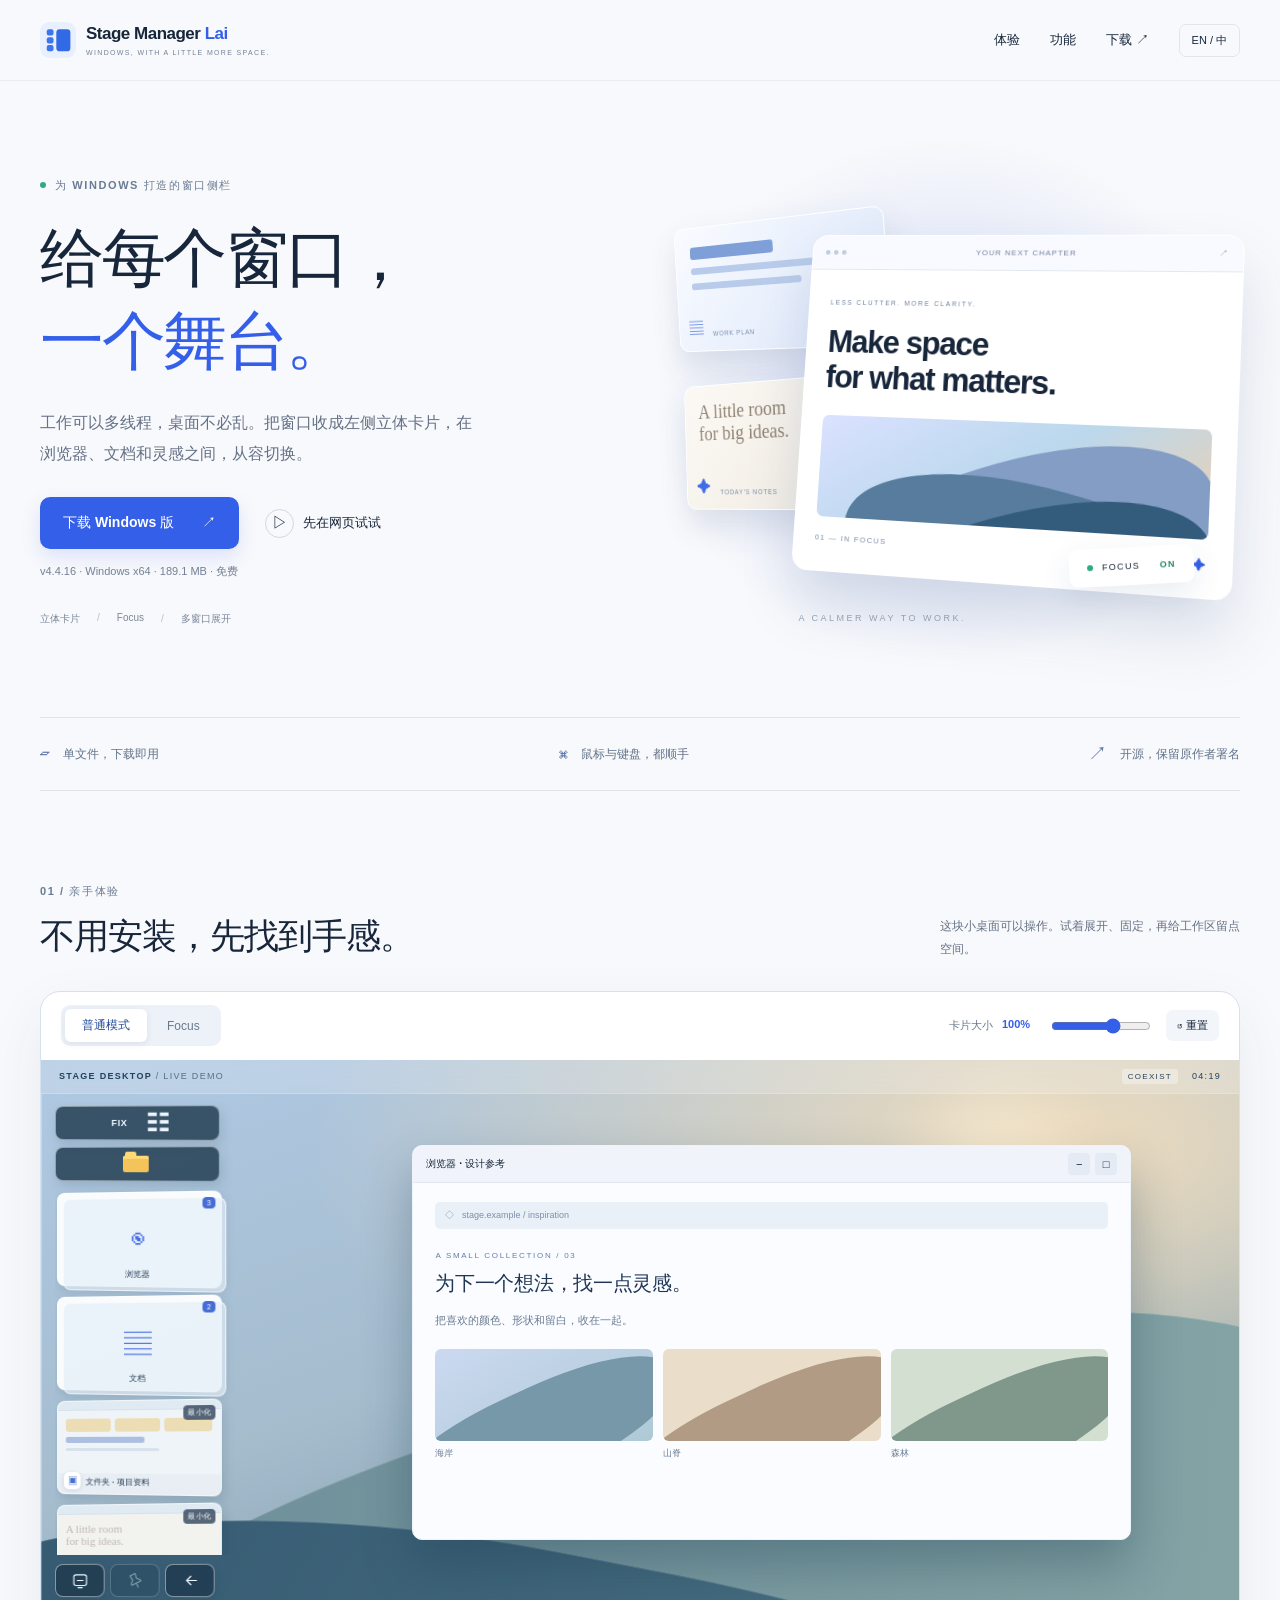
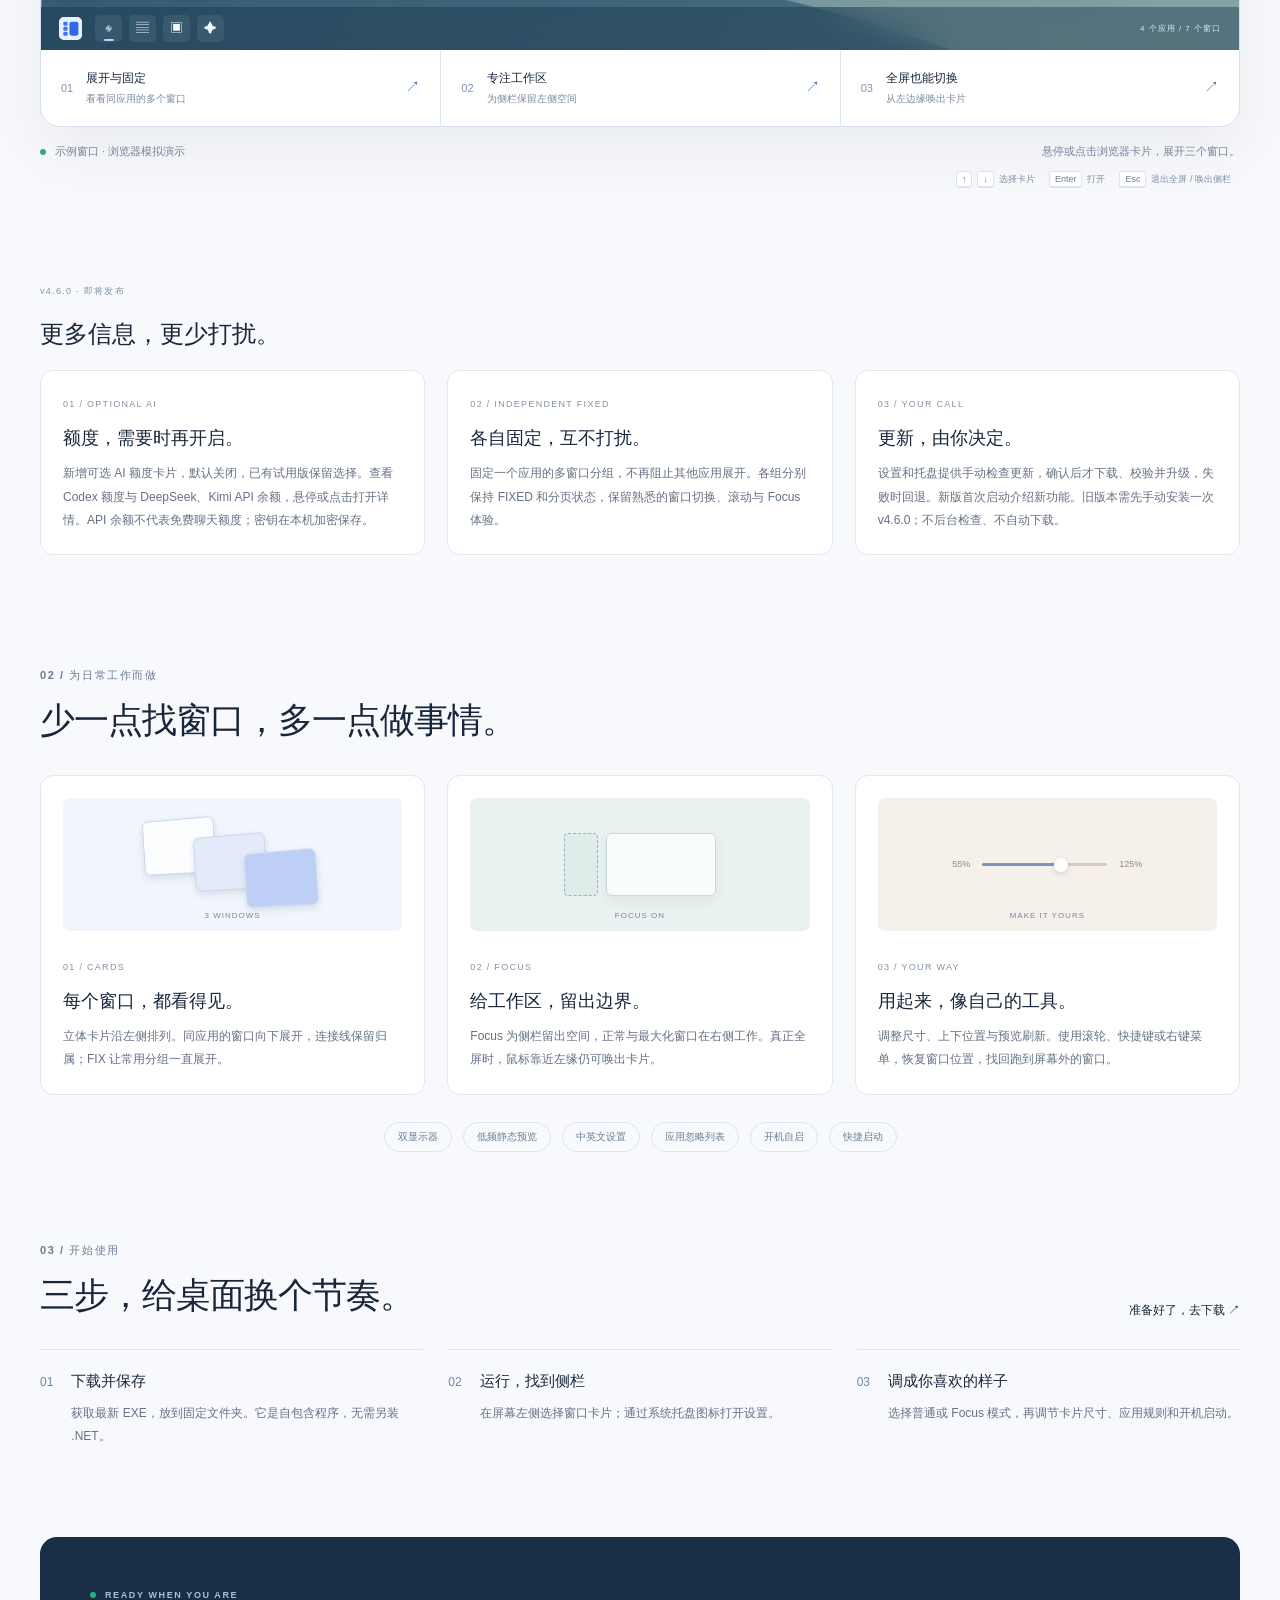
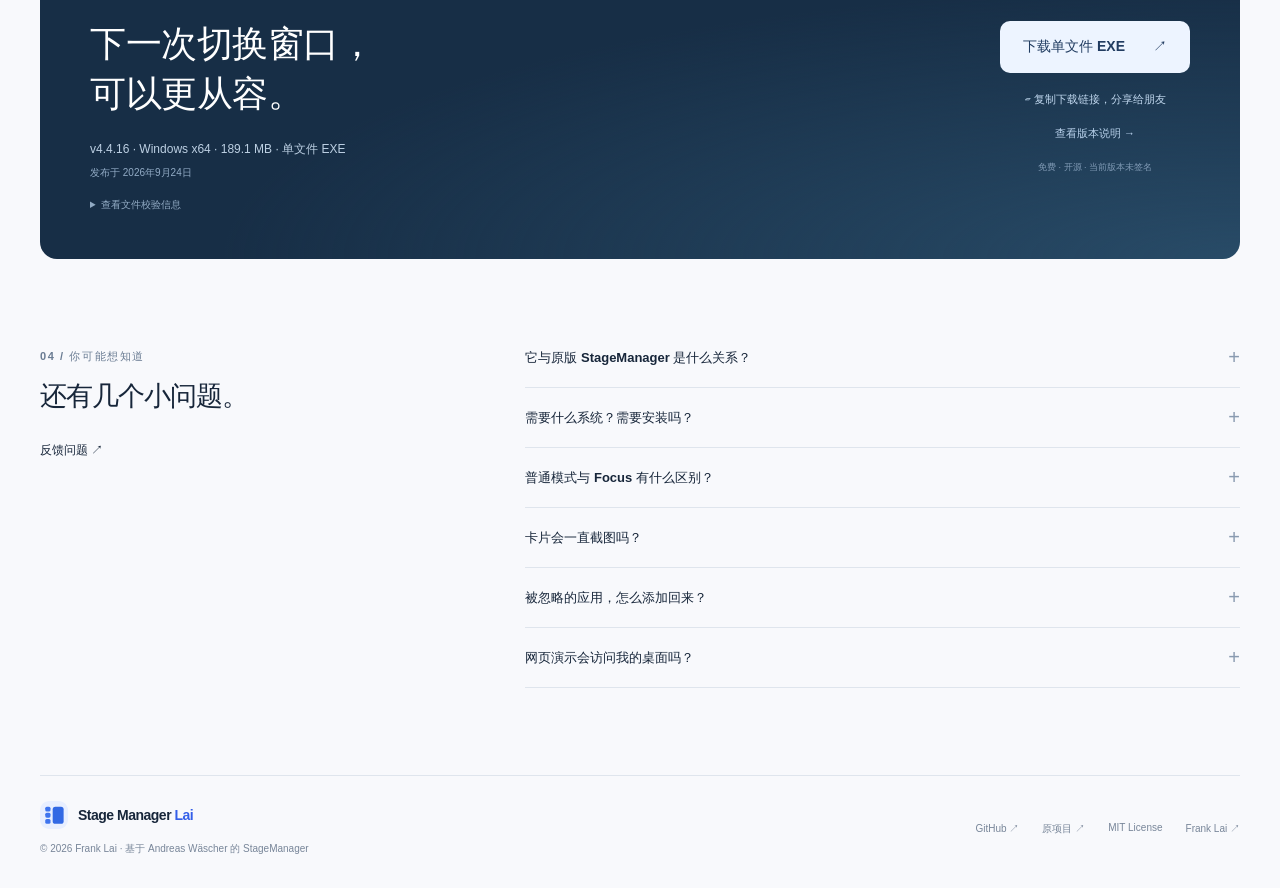
==== commit a146c827: "Release v4.6.0 optional AI usage, independent pins and verified manual updates" ====
--- a/site/index.html
+++ b/site/index.html
@@ -76,6 +76,15 @@
       <div class="demo-caption"><span><span class="status-dot"></span><span data-zh="示例窗口 · 浏览器模拟演示" data-en="Sample windows · Browser simulation">示例窗口 · 浏览器模拟演示</span></span><span id="demo-help" role="status" aria-live="polite">悬停或点击浏览器卡片，展开三个窗口。</span></div>
       <p class="keyboard-hint"><kbd>↑</kbd><kbd>↓</kbd> <span data-zh="选择卡片" data-en="choose a card">选择卡片</span><kbd>Enter</kbd> <span data-zh="打开" data-en="open">打开</span><kbd>Esc</kbd> <span data-zh="退出全屏 / 唤出侧栏" data-en="exit full screen / reveal sidebar">退出全屏 / 唤出侧栏</span></p>
     </section>
+    <section class="features wrap" id="release-460" aria-labelledby="release-460-title">
+      <span class="feature-number" data-zh="v4.6.0 · 即将发布" data-en="v4.6.0 · Coming soon">v4.6.0 · 即将发布</span>
+      <h2 id="release-460-title" data-zh="更多信息，更少打扰。" data-en="More insight. Less interruption.">更多信息，更少打扰。</h2>
+      <div class="feature-grid">
+        <article class="feature-card"><span class="feature-number">01 / OPTIONAL AI</span><h3 data-zh="额度，需要时再开启。" data-en="AI usage, only when you want it.">额度，需要时再开启。</h3><p data-zh="新增可选 AI 额度卡片，默认关闭，已有试用版保留选择。查看 Codex 额度与 DeepSeek、Kimi API 余额，悬停或点击打开详情。API 余额不代表免费聊天额度；密钥在本机加密保存。" data-en="An optional AI usage card, off by default, with existing trial choices preserved. View Codex limits and DeepSeek or Kimi API balances. Hover or click for details. API balances are not free chat allowances; keys stay encrypted locally.">新增可选 AI 额度卡片，默认关闭，已有试用版保留选择。查看 Codex 额度与 DeepSeek、Kimi API 余额，悬停或点击打开详情。API 余额不代表免费聊天额度；密钥在本机加密保存。</p></article>
+        <article class="feature-card"><span class="feature-number">02 / INDEPENDENT FIXED</span><h3 data-zh="各自固定，互不打扰。" data-en="Pin each group independently.">各自固定，互不打扰。</h3><p data-zh="固定一个应用的多窗口分组，不再阻止其他应用展开。各组分别保持 FIXED 和分页状态，保留熟悉的窗口切换、滚动与 Focus 体验。" data-en="Pinning one application's windows no longer blocks other groups from expanding. Each group retains its own FIXED and paging state, alongside familiar window switching, scrolling and Focus.">固定一个应用的多窗口分组，不再阻止其他应用展开。各组分别保持 FIXED 和分页状态，保留熟悉的窗口切换、滚动与 Focus 体验。</p></article>
+        <article class="feature-card"><span class="feature-number">03 / YOUR CALL</span><h3 data-zh="更新，由你决定。" data-en="Updates on your terms.">更新，由你决定。</h3><p data-zh="设置和托盘提供手动检查更新，确认后才下载、校验并升级，失败时回退。新版首次启动介绍新功能。旧版本需先手动安装一次 v4.6.0；不后台检查、不自动下载。" data-en="Check manually from Settings or the tray. Only your confirmation starts download, verification and upgrade, with rollback on failure. See what's new on first launch. Older versions need one manual installation of v4.6.0. No background checks or automatic downloads.">设置和托盘提供手动检查更新，确认后才下载、校验并升级，失败时回退。新版首次启动介绍新功能。旧版本需先手动安装一次 v4.6.0；不后台检查、不自动下载。</p></article>
+      </div>
+    </section>
     <section class="features wrap" id="features">
       <div class="section-heading"><div><span class="eyebrow" data-zh="02 / 为日常工作而做" data-en="02 / MADE FOR EVERYDAY WORK">02 / 为日常工作而做</span><h2 data-zh="少一点找窗口，多一点做事情。" data-en="Less window hunting. More doing.">少一点找窗口，多一点做事情。</h2></div></div>
       <div class="feature-grid">
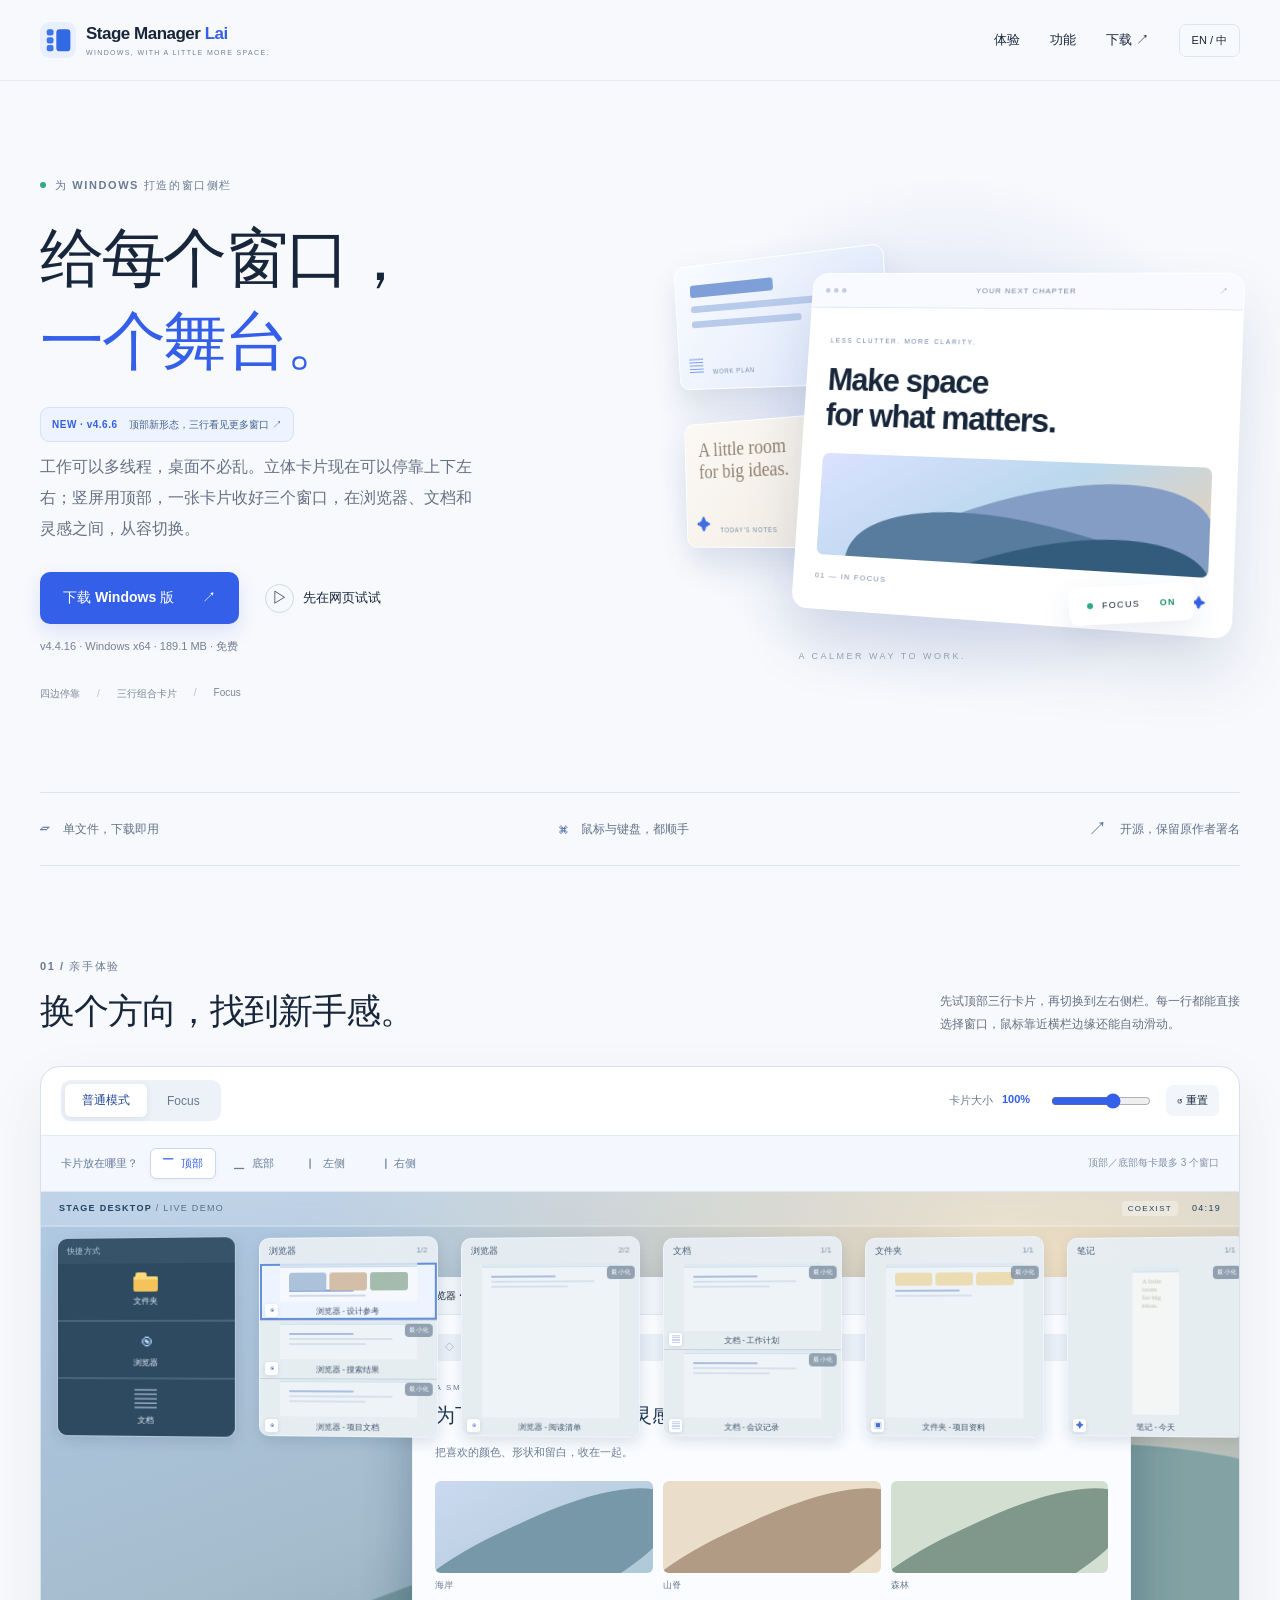
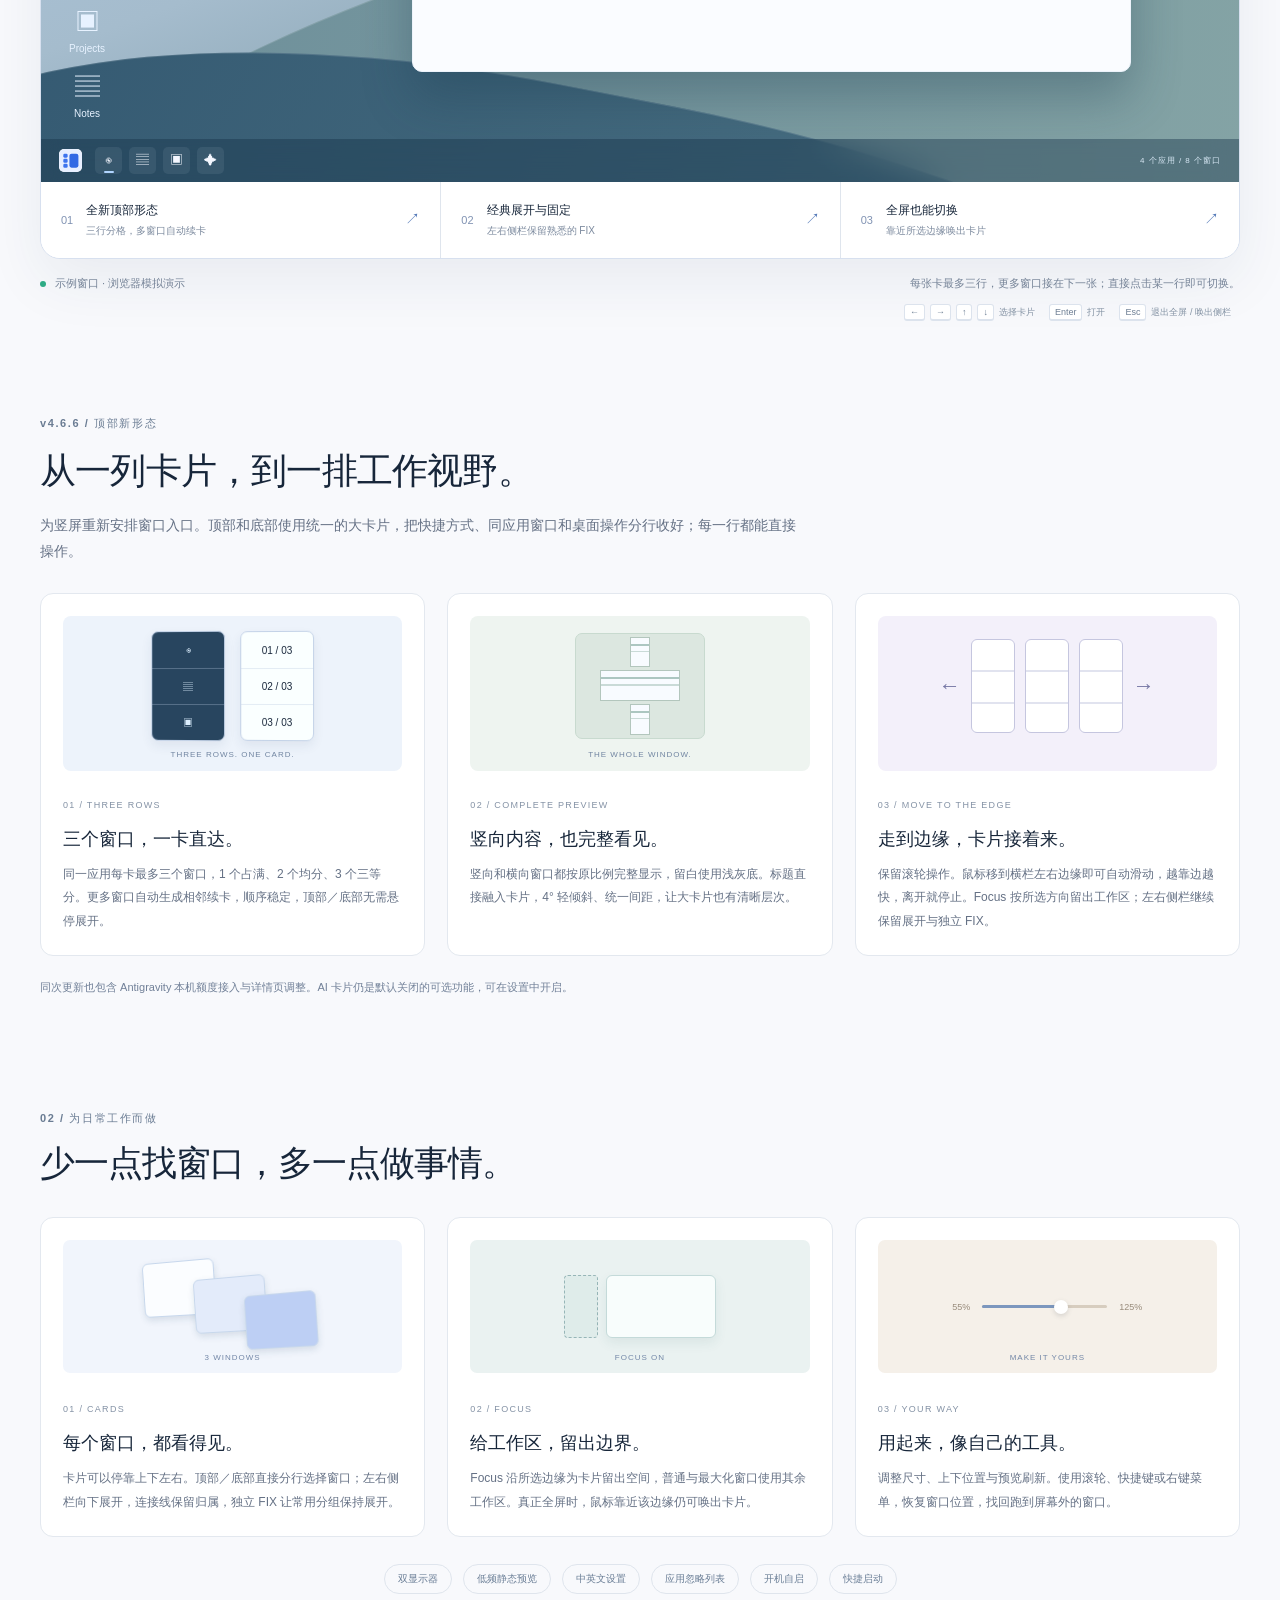
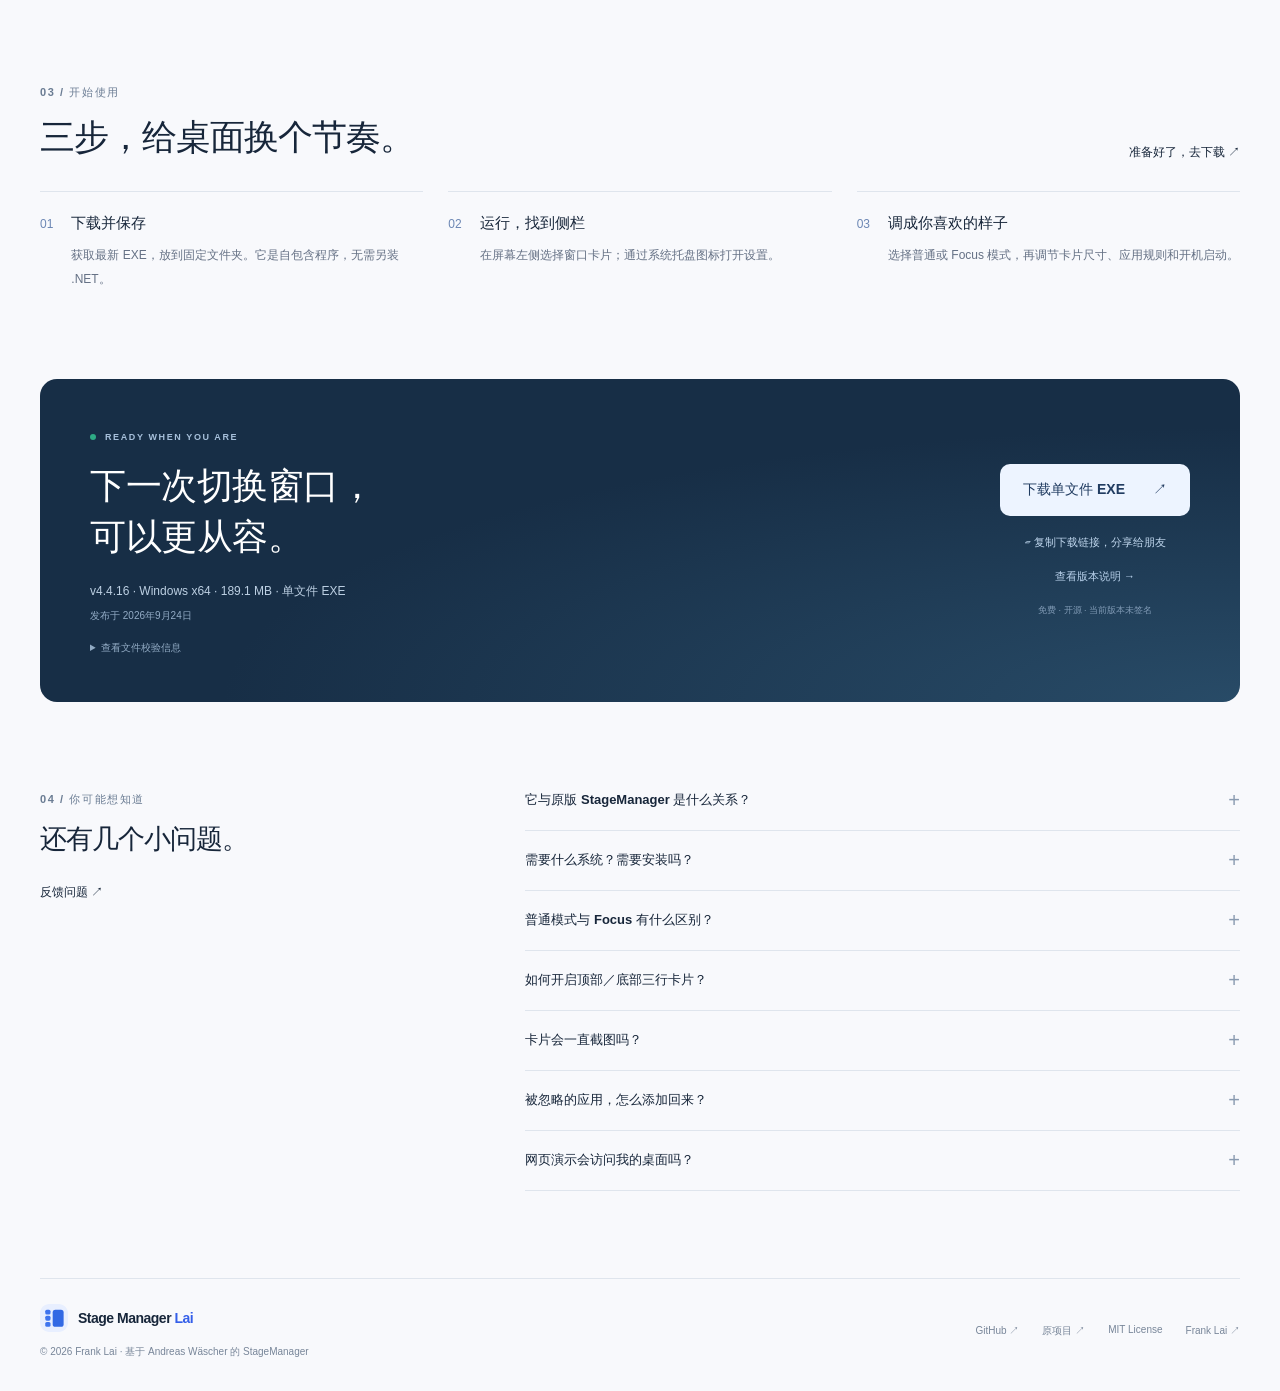
==== commit adfbf485: "Release v4.6.6 four-edge three-row cards and interactive website" ====
--- a/site/index.html
+++ b/site/index.html
@@ -4,11 +4,11 @@
   <meta charset="utf-8">
   <meta name="viewport" content="width=device-width, initial-scale=1">
   <meta name="theme-color" content="#f8f9fc">
-  <meta name="description" content="Stage Manager Lai：把 Windows 窗口收成左侧立体卡片。体验多窗口展开、FIX 固定与 Focus 模式，下载最新正式版。">
+  <meta name="description" content="Stage Manager Lai：Windows 四边停靠窗口卡片。全新顶部／底部三行布局、完整竖向预览、边缘滑动与 Focus 工作区，体验后下载。">
   <meta property="og:type" content="website">
   <meta property="og:locale" content="zh_CN">
   <meta property="og:title" content="Stage Manager Lai · 给每个窗口，一个舞台">
-  <meta property="og:description" content="为 Windows 打造的立体窗口侧栏。亲手体验，再下载。">
+  <meta property="og:description" content="顶部、底部、左侧、右侧，找到适合屏幕的窗口布局。体验全新三行卡片，再下载。">
   <meta property="og:url" content="https://franklai.com/StageManager/">
   <meta property="og:image" content="https://franklai.com/StageManager/assets/preview.png">
   <meta property="og:image:width" content="1200">
@@ -31,10 +31,11 @@
       <div class="hero-copy">
         <div class="eyebrow hero-eyebrow"><span class="status-dot"></span><span data-zh="为 WINDOWS 打造的窗口侧栏" data-en="A WINDOW SIDEBAR, MADE FOR WINDOWS">为 WINDOWS 打造的窗口侧栏</span></div>
         <h1><span data-zh="给每个窗口，" data-en="Every window.">给每个窗口，</span><br><em data-zh="一个舞台。" data-en="A place of its own.">一个舞台。</em></h1>
-        <p class="hero-lead" data-zh="工作可以多线程，桌面不必乱。把窗口收成左侧立体卡片，在浏览器、文档和灵感之间，从容切换。" data-en="More tasks, less clutter. Bring your windows into perspective cards on the left, and move easily between browsing, writing and ideas.">工作可以多线程，桌面不必乱。把窗口收成左侧立体卡片，在浏览器、文档和灵感之间，从容切换。</p>
+        <a class="release-announcement" href="#release-466"><span>NEW · v4.6.6</span><span data-zh="顶部新形态，三行看见更多窗口 ↗" data-en="A new top dock. More windows in three rows. ↗">顶部新形态，三行看见更多窗口 ↗</span></a>
+        <p class="hero-lead" data-zh="工作可以多线程，桌面不必乱。立体卡片现在可以停靠上下左右；竖屏用顶部，一张卡片收好三个窗口，在浏览器、文档和灵感之间，从容切换。" data-en="More tasks, less clutter. Dock your perspective cards on any edge. On a portrait screen, try the top: three windows share one card, keeping browsing, writing and ideas within reach.">工作可以多线程，桌面不必乱。立体卡片现在可以停靠上下左右；竖屏用顶部，一张卡片收好三个窗口，在浏览器、文档和灵感之间，从容切换。</p>
         <div class="hero-actions"><a id="hero-download" class="button primary" href="https://github.com/franklai-rise/StageManager/releases/latest"><span data-zh="下载 Windows 版" data-en="Download for Windows">下载 Windows 版</span><span aria-hidden="true">↗</span></a><a class="play-link" href="#demo"><span class="play-icon" aria-hidden="true">▷</span><span data-zh="先在网页试试" data-en="Try it in your browser">先在网页试试</span></a></div>
         <p class="release-line" id="hero-release" role="status" data-zh="Windows x64 · 免费 · 单文件 EXE" data-en="Windows x64 · Free · Single-file EXE">Windows x64 · 免费 · 单文件 EXE</p>
-        <div class="hero-tags"><span data-zh="立体卡片" data-en="Perspective cards">立体卡片</span><span>Focus</span><span data-zh="多窗口展开" data-en="Window groups">多窗口展开</span></div>
+        <div class="hero-tags"><span data-zh="四边停靠" data-en="Four dock edges">四边停靠</span><span data-zh="三行组合卡片" data-en="Three-row cards">三行组合卡片</span><span>Focus</span></div>
       </div>
       <div class="hero-art" aria-hidden="true"><div class="hero-halo"></div>
         <div class="hero-mini-card mini-a"><span class="mini-icon">▤</span><div class="mini-page"><i></i><i></i><i></i></div><small>WORK PLAN</small></div>
@@ -46,11 +47,13 @@
     <div class="product-strip wrap"><div><span class="strip-icon" aria-hidden="true">▱</span><span data-zh="单文件，下载即用" data-en="One EXE. Ready to launch.">单文件，下载即用</span></div><div><span class="strip-icon" aria-hidden="true">⌘</span><span data-zh="鼠标与键盘，都顺手" data-en="At home with mouse or keyboard.">鼠标与键盘，都顺手</span></div><a href="https://github.com/franklai-rise/StageManager"><span class="strip-icon" aria-hidden="true">↗</span><span data-zh="开源，保留原作者署名" data-en="Open source, with original credit.">开源，保留原作者署名</span></a></div>
     <section class="demo-section wrap" id="demo">
       <noscript><p>开启 JavaScript 即可操作网页演示。下载软件不受影响。 / Enable JavaScript to try the interactive demo.</p><style>.demo-shell,.demo-caption,.keyboard-hint{display:none}</style></noscript>
-      <div class="section-heading"><div><span class="eyebrow" data-zh="01 / 亲手体验" data-en="01 / TAKE IT FOR A SPIN">01 / 亲手体验</span><h2 data-zh="不用安装，先找到手感。" data-en="Find your flow. No install needed.">不用安装，先找到手感。</h2></div><p data-zh="这块小桌面可以操作。试着展开、固定，再给工作区留点空间。" data-en="This little desktop is interactive. Expand a group, pin it, then give your workspace some room.">这块小桌面可以操作。试着展开、固定，再给工作区留点空间。</p></div>
+      <div class="section-heading"><div><span class="eyebrow" data-zh="01 / 亲手体验" data-en="01 / TAKE IT FOR A SPIN">01 / 亲手体验</span><h2 data-zh="换个方向，找到新手感。" data-en="A new angle on your desktop.">换个方向，找到新手感。</h2></div><p data-zh="先试顶部三行卡片，再切换到左右侧栏。每一行都能直接选择窗口，鼠标靠近横栏边缘还能自动滑动。" data-en="Try the new three-row top dock, then switch to either side. Select a window directly from its row, or move to an end of the horizontal dock to scroll.">先试顶部三行卡片，再切换到左右侧栏。每一行都能直接选择窗口，鼠标靠近横栏边缘还能自动滑动。</p></div>
       <div class="demo-shell">
         <div class="demo-toolbar"><div class="segmented" role="group" data-zh-label="演示模式" data-en-label="Demo mode" aria-label="演示模式"><button type="button" data-mode="coexist" aria-pressed="true" data-zh="普通模式" data-en="Coexist">普通模式</button><button type="button" data-mode="focus" aria-pressed="false">Focus</button></div><div class="demo-tools"><label for="card-size"><span data-zh="卡片大小" data-en="Card size">卡片大小</span><output id="size-value" for="card-size">80%</output></label><input id="card-size" type="range" min="55" max="125" value="80" data-zh-label="卡片大小" data-en-label="Card size" aria-label="卡片大小"><button id="reset-demo" class="subtle-button" type="button"><span aria-hidden="true">↺</span> <span data-zh="重置" data-en="Reset">重置</span></button></div></div>
-        <div class="demo-desktop" id="demo-desktop" data-mode="coexist">
+        <div class="dock-toolbar"><span data-zh="卡片放在哪里？" data-en="Where do your cards belong?">卡片放在哪里？</span><div class="dock-picker" role="group" data-zh-label="停靠方向" data-en-label="Dock edge" aria-label="停靠方向"><button type="button" data-dock="top" aria-pressed="true"><span aria-hidden="true">▔</span><span data-zh="顶部" data-en="Top">顶部</span></button><button type="button" data-dock="bottom" aria-pressed="false"><span aria-hidden="true">▁</span><span data-zh="底部" data-en="Bottom">底部</span></button><button type="button" data-dock="left" aria-pressed="false"><span aria-hidden="true">▏</span><span data-zh="左侧" data-en="Left">左侧</span></button><button type="button" data-dock="right" aria-pressed="false"><span aria-hidden="true">▕</span><span data-zh="右侧" data-en="Right">右侧</span></button></div><small data-zh="顶部／底部每卡最多 3 个窗口" data-en="Top / bottom: up to 3 windows per card">顶部／底部每卡最多 3 个窗口</small></div>
+        <div class="demo-desktop" id="demo-desktop" data-mode="coexist" data-dock="top">
           <div class="desktop-glow" aria-hidden="true"></div><div class="desktop-ridge ridge-one" aria-hidden="true"></div><div class="desktop-ridge ridge-two" aria-hidden="true"></div>
+          <div class="desktop-shortcuts" aria-hidden="true"><span><b>▣</b>Projects</span><span><b>▤</b>Notes</span></div>
           <div class="desktop-topbar"><span class="topbar-brand">STAGE DESKTOP <span>/ LIVE DEMO</span></span><span class="desktop-mode" id="desktop-mode">COEXIST</span><time id="demo-clock">10:24</time></div>
           <div class="reserved-column" aria-hidden="true"><span>FOCUS<br>SPACE</span></div>
           <button id="edge-reveal" class="edge-reveal" type="button" aria-label="唤出侧栏" data-zh-label="唤出侧栏" data-en-label="Reveal sidebar"><span>›</span></button>
@@ -62,34 +65,37 @@
               <button id="sidebar-pin" class="utility-card bottom-card sidebar-pin" type="button" aria-pressed="false" data-zh-label="固定侧栏" data-en-label="Pin sidebar" aria-label="固定侧栏"><svg class="pin-glyph" aria-hidden="true" viewBox="0 0 24 24"><path d="M8 3h8l-1 7 4 4v2H5v-2l4-4-1-7ZM12 16v6"/></svg><span class="pin-indicator" aria-hidden="true"></span></button>
               <button id="collapse-sidebar" class="utility-card bottom-card collapse-card" type="button" data-zh-label="隐藏侧栏" data-en-label="Hide sidebar" aria-label="隐藏侧栏"><svg aria-hidden="true" viewBox="0 0 24 24"><path d="m13 6-6 6 6 6M7 12h14"/></svg></button>
             </div>
+            <div id="horizontal-cards" class="horizontal-cards" tabindex="0" data-zh-label="横向窗口卡片，支持滚轮与边缘滑动" data-en-label="Horizontal window cards. Scroll with the wheel or at either edge." aria-label="横向窗口卡片，支持滚轮与边缘滑动"></div>
           </div>
           <div class="demo-windows" id="demo-windows"></div>
           <div class="desktop-empty" id="desktop-empty" hidden><span aria-hidden="true">✦</span><p data-zh="桌面，也需要一点留白。" data-en="A little space to breathe.">桌面，也需要一点留白。</p><small data-zh="再点一次底部窗口按钮即可恢复" data-en="Click the bottom window button to restore">再点一次底部窗口按钮即可恢复</small></div>
           <div class="demo-taskbar"><img src="assets/logo.svg" alt="" width="23" height="23"><div id="taskbar-apps" class="taskbar-apps"></div><span id="taskbar-status">4 APPS / 7 WINDOWS</span></div>
         </div>
         <div class="demo-scenarios" role="group" data-zh-label="一键体验场景" data-en-label="Try a scenario" aria-label="一键体验场景">
-          <button type="button" data-scenario="groups"><span class="scenario-number">01</span><span><strong data-zh="展开与固定" data-en="Expand & pin">展开与固定</strong><small data-zh="看看同应用的多个窗口" data-en="Find a particular window">看看同应用的多个窗口</small></span><span aria-hidden="true">↗</span></button>
-          <button type="button" data-scenario="focus"><span class="scenario-number">02</span><span><strong data-zh="专注工作区" data-en="Make room with Focus">专注工作区</strong><small data-zh="为侧栏保留左侧空间" data-en="Reserve space on the left">为侧栏保留左侧空间</small></span><span aria-hidden="true">↗</span></button>
-          <button type="button" data-scenario="fullscreen"><span class="scenario-number">03</span><span><strong data-zh="全屏也能切换" data-en="Switch from full screen">全屏也能切换</strong><small data-zh="从左边缘唤出卡片" data-en="Reveal cards at the left edge">从左边缘唤出卡片</small></span><span aria-hidden="true">↗</span></button>
+          <button type="button" data-scenario="top"><span class="scenario-number">01</span><span><strong data-zh="全新顶部形态" data-en="The new top dock">全新顶部形态</strong><small data-zh="三行分格，多窗口自动续卡" data-en="Three rows, extra windows in the next card">三行分格，多窗口自动续卡</small></span><span aria-hidden="true">↗</span></button>
+          <button type="button" data-scenario="groups"><span class="scenario-number">02</span><span><strong data-zh="经典展开与固定" data-en="Classic expand & pin">经典展开与固定</strong><small data-zh="左右侧栏保留熟悉的 FIX" data-en="Familiar FIX controls on either side">左右侧栏保留熟悉的 FIX</small></span><span aria-hidden="true">↗</span></button>
+          <button type="button" data-scenario="fullscreen"><span class="scenario-number">03</span><span><strong data-zh="全屏也能切换" data-en="Switch from full screen">全屏也能切换</strong><small data-zh="靠近所选边缘唤出卡片" data-en="Reveal cards from your chosen edge">靠近所选边缘唤出卡片</small></span><span aria-hidden="true">↗</span></button>
         </div>
       </div>
       <div class="demo-caption"><span><span class="status-dot"></span><span data-zh="示例窗口 · 浏览器模拟演示" data-en="Sample windows · Browser simulation">示例窗口 · 浏览器模拟演示</span></span><span id="demo-help" role="status" aria-live="polite">悬停或点击浏览器卡片，展开三个窗口。</span></div>
-      <p class="keyboard-hint"><kbd>↑</kbd><kbd>↓</kbd> <span data-zh="选择卡片" data-en="choose a card">选择卡片</span><kbd>Enter</kbd> <span data-zh="打开" data-en="open">打开</span><kbd>Esc</kbd> <span data-zh="退出全屏 / 唤出侧栏" data-en="exit full screen / reveal sidebar">退出全屏 / 唤出侧栏</span></p>
+      <p class="keyboard-hint"><kbd>←</kbd><kbd>→</kbd><kbd>↑</kbd><kbd>↓</kbd> <span data-zh="选择卡片" data-en="choose a card">选择卡片</span><kbd>Enter</kbd> <span data-zh="打开" data-en="open">打开</span><kbd>Esc</kbd> <span data-zh="退出全屏 / 唤出侧栏" data-en="exit full screen / reveal sidebar">退出全屏 / 唤出侧栏</span></p>
     </section>
-    <section class="features wrap" id="release-460" aria-labelledby="release-460-title">
-      <span class="feature-number" data-zh="v4.6.0 · 即将发布" data-en="v4.6.0 · Coming soon">v4.6.0 · 即将发布</span>
-      <h2 id="release-460-title" data-zh="更多信息，更少打扰。" data-en="More insight. Less interruption.">更多信息，更少打扰。</h2>
+    <section class="features wrap release-feature" id="release-466" aria-labelledby="release-466-title">
+      <span class="eyebrow" data-zh="v4.6.6 / 顶部新形态" data-en="v4.6.6 / A NEW TOP DOCK">v4.6.6 / 顶部新形态</span>
+      <h2 id="release-466-title" data-zh="从一列卡片，到一排工作视野。" data-en="From a column of cards to a wider view.">从一列卡片，到一排工作视野。</h2>
+      <p class="release-intro" data-zh="为竖屏重新安排窗口入口。顶部和底部使用统一的大卡片，把快捷方式、同应用窗口和桌面操作分行收好；每一行都能直接操作。" data-en="A layout that makes room on portrait screens. At the top or bottom, consistent large cards organize shortcuts, application windows and desktop controls into directly clickable rows.">为竖屏重新安排窗口入口。顶部和底部使用统一的大卡片，把快捷方式、同应用窗口和桌面操作分行收好；每一行都能直接操作。</p>
       <div class="feature-grid">
-        <article class="feature-card"><span class="feature-number">01 / OPTIONAL AI</span><h3 data-zh="额度，需要时再开启。" data-en="AI usage, only when you want it.">额度，需要时再开启。</h3><p data-zh="新增可选 AI 额度卡片，默认关闭，已有试用版保留选择。查看 Codex 额度与 DeepSeek、Kimi API 余额，悬停或点击打开详情。API 余额不代表免费聊天额度；密钥在本机加密保存。" data-en="An optional AI usage card, off by default, with existing trial choices preserved. View Codex limits and DeepSeek or Kimi API balances. Hover or click for details. API balances are not free chat allowances; keys stay encrypted locally.">新增可选 AI 额度卡片，默认关闭，已有试用版保留选择。查看 Codex 额度与 DeepSeek、Kimi API 余额，悬停或点击打开详情。API 余额不代表免费聊天额度；密钥在本机加密保存。</p></article>
-        <article class="feature-card"><span class="feature-number">02 / INDEPENDENT FIXED</span><h3 data-zh="各自固定，互不打扰。" data-en="Pin each group independently.">各自固定，互不打扰。</h3><p data-zh="固定一个应用的多窗口分组，不再阻止其他应用展开。各组分别保持 FIXED 和分页状态，保留熟悉的窗口切换、滚动与 Focus 体验。" data-en="Pinning one application's windows no longer blocks other groups from expanding. Each group retains its own FIXED and paging state, alongside familiar window switching, scrolling and Focus.">固定一个应用的多窗口分组，不再阻止其他应用展开。各组分别保持 FIXED 和分页状态，保留熟悉的窗口切换、滚动与 Focus 体验。</p></article>
-        <article class="feature-card"><span class="feature-number">03 / YOUR CALL</span><h3 data-zh="更新，由你决定。" data-en="Updates on your terms.">更新，由你决定。</h3><p data-zh="设置和托盘提供手动检查更新，确认后才下载、校验并升级，失败时回退。新版首次启动介绍新功能。旧版本需先手动安装一次 v4.6.0；不后台检查、不自动下载。" data-en="Check manually from Settings or the tray. Only your confirmation starts download, verification and upgrade, with rollback on failure. See what's new on first launch. Older versions need one manual installation of v4.6.0. No background checks or automatic downloads.">设置和托盘提供手动检查更新，确认后才下载、校验并升级，失败时回退。新版首次启动介绍新功能。旧版本需先手动安装一次 v4.6.0；不后台检查、不自动下载。</p></article>
+        <article class="feature-card"><div class="release-visual rows-visual" aria-hidden="true"><div><i>◉</i><i>▤</i><i>▣</i></div><div><i>01 / 03</i><i>02 / 03</i><i>03 / 03</i></div><span>THREE ROWS. ONE CARD.</span></div><span class="feature-number">01 / THREE ROWS</span><h3 data-zh="三个窗口，一卡直达。" data-en="Three windows. One card.">三个窗口，一卡直达。</h3><p data-zh="同一应用每卡最多三个窗口，1 个占满、2 个均分、3 个三等分。更多窗口自动生成相邻续卡，顺序稳定，顶部／底部无需悬停展开。" data-en="Each card holds up to three windows from one app. One fills the card; two or three share it evenly. Extra windows continue in adjacent cards, in a stable order, with no hover expansion at the top or bottom.">同一应用每卡最多三个窗口，1 个占满、2 个均分、3 个三等分。更多窗口自动生成相邻续卡，顺序稳定，顶部／底部无需悬停展开。</p></article>
+        <article class="feature-card"><div class="release-visual portrait-visual" aria-hidden="true"><div><i></i><i></i><i></i></div><span>THE WHOLE WINDOW.</span></div><span class="feature-number">02 / COMPLETE PREVIEW</span><h3 data-zh="竖向内容，也完整看见。" data-en="Portrait windows, in full.">竖向内容，也完整看见。</h3><p data-zh="竖向和横向窗口都按原比例完整显示，留白使用浅灰底。标题直接融入卡片，4° 轻倾斜、统一间距，让大卡片也有清晰层次。" data-en="Portrait and landscape windows keep their full proportions, with light gray space around them. Titles sit directly on the card. A gentle 4° perspective and consistent gaps keep large cards clear and orderly.">竖向和横向窗口都按原比例完整显示，留白使用浅灰底。标题直接融入卡片，4° 轻倾斜、统一间距，让大卡片也有清晰层次。</p></article>
+        <article class="feature-card"><div class="release-visual edges-visual" aria-hidden="true"><span>←</span><i></i><i></i><i></i><span>→</span></div><span class="feature-number">03 / MOVE TO THE EDGE</span><h3 data-zh="走到边缘，卡片接着来。" data-en="More cards at the edge.">走到边缘，卡片接着来。</h3><p data-zh="保留滚轮操作。鼠标移到横栏左右边缘即可自动滑动，越靠边越快，离开就停止。Focus 按所选方向留出工作区；左右侧栏继续保留展开与独立 FIX。" data-en="Keep using the wheel, or move to either end of the dock to scroll. Closer to the edge means faster movement; leaving stops it. Focus reserves space along the chosen edge. Side docks retain expansion and independent FIX.">保留滚轮操作。鼠标移到横栏左右边缘即可自动滑动，越靠边越快，离开就停止。Focus 按所选方向留出工作区；左右侧栏继续保留展开与独立 FIX。</p></article>
       </div>
+      <p class="release-footnote" data-zh="同次更新也包含 Antigravity 本机额度接入与详情页调整。AI 卡片仍是默认关闭的可选功能，可在设置中开启。" data-en="This update also includes local Antigravity usage reading and an improved details panel. The AI card remains optional and off by default; enable it in Settings.">同次更新也包含 Antigravity 本机额度接入与详情页调整。AI 卡片仍是默认关闭的可选功能，可在设置中开启。</p>
     </section>
     <section class="features wrap" id="features">
       <div class="section-heading"><div><span class="eyebrow" data-zh="02 / 为日常工作而做" data-en="02 / MADE FOR EVERYDAY WORK">02 / 为日常工作而做</span><h2 data-zh="少一点找窗口，多一点做事情。" data-en="Less window hunting. More doing.">少一点找窗口，多一点做事情。</h2></div></div>
       <div class="feature-grid">
-        <article class="feature-card"><div class="feature-visual visual-cards" aria-hidden="true"><i></i><i></i><i></i><span>3 WINDOWS</span></div><span class="feature-number">01 / CARDS</span><h3 data-zh="每个窗口，都看得见。" data-en="Every window, within sight.">每个窗口，都看得见。</h3><p data-zh="立体卡片沿左侧排列。同应用的窗口向下展开，连接线保留归属；FIX 让常用分组一直展开。" data-en="Perspective cards line the left edge. Windows unfold downward with clear connectors. FIX keeps your favorite groups open.">立体卡片沿左侧排列。同应用的窗口向下展开，连接线保留归属；FIX 让常用分组一直展开。</p></article>
-        <article class="feature-card"><div class="feature-visual visual-focus" aria-hidden="true"><span></span><i></i><b>FOCUS ON</b></div><span class="feature-number">02 / FOCUS</span><h3 data-zh="给工作区，留出边界。" data-en="Give your workspace room.">给工作区，留出边界。</h3><p data-zh="Focus 为侧栏留出空间，正常与最大化窗口在右侧工作。真正全屏时，鼠标靠近左缘仍可唤出卡片。" data-en="Focus reserves room for the sidebar while regular and maximized windows work on the right. Cards remain reachable from the left edge in full screen.">Focus 为侧栏留出空间，正常与最大化窗口在右侧工作。真正全屏时，鼠标靠近左缘仍可唤出卡片。</p></article>
+        <article class="feature-card"><div class="feature-visual visual-cards" aria-hidden="true"><i></i><i></i><i></i><span>3 WINDOWS</span></div><span class="feature-number">01 / CARDS</span><h3 data-zh="每个窗口，都看得见。" data-en="Every window, within sight.">每个窗口，都看得见。</h3><p data-zh="卡片可以停靠上下左右。顶部／底部直接分行选择窗口；左右侧栏向下展开，连接线保留归属，独立 FIX 让常用分组保持展开。" data-en="Dock on any edge. Choose windows directly from rows at the top or bottom. On either side, windows unfold with clear connectors, and independent FIX keeps your groups open.">卡片可以停靠上下左右。顶部／底部直接分行选择窗口；左右侧栏向下展开，连接线保留归属，独立 FIX 让常用分组保持展开。</p></article>
+        <article class="feature-card"><div class="feature-visual visual-focus" aria-hidden="true"><span></span><i></i><b>FOCUS ON</b></div><span class="feature-number">02 / FOCUS</span><h3 data-zh="给工作区，留出边界。" data-en="Give your workspace room.">给工作区，留出边界。</h3><p data-zh="Focus 沿所选边缘为卡片留出空间，普通与最大化窗口使用其余工作区。真正全屏时，鼠标靠近该边缘仍可唤出卡片。" data-en="Focus reserves space along the chosen dock edge. Regular and maximized windows use the remaining workspace. In full screen, move to that edge to reach your cards.">Focus 沿所选边缘为卡片留出空间，普通与最大化窗口使用其余工作区。真正全屏时，鼠标靠近该边缘仍可唤出卡片。</p></article>
         <article class="feature-card"><div class="feature-visual visual-control" aria-hidden="true"><span>55%</span><div><i></i></div><span>125%</span><b>MAKE IT YOURS</b></div><span class="feature-number">03 / YOUR WAY</span><h3 data-zh="用起来，像自己的工具。" data-en="Make it feel like your tool.">用起来，像自己的工具。</h3><p data-zh="调整尺寸、上下位置与预览刷新。使用滚轮、快捷键或右键菜单，恢复窗口位置，找回跑到屏幕外的窗口。" data-en="Adjust size, position and snapshot refreshes. Use the wheel, shortcuts or context menu to recover a layout or bring an off-screen window back.">调整尺寸、上下位置与预览刷新。使用滚轮、快捷键或右键菜单，恢复窗口位置，找回跑到屏幕外的窗口。</p></article>
       </div>
       <div class="feature-tags"><span data-zh="双显示器" data-en="Dual monitors">双显示器</span><span data-zh="低频静态预览" data-en="Periodic snapshots">低频静态预览</span><span data-zh="中英文设置" data-en="Chinese & English">中英文设置</span><span data-zh="应用忽略列表" data-en="App ignore list">应用忽略列表</span><span data-zh="开机自启" data-en="Start with Windows">开机自启</span><span data-zh="快捷启动" data-en="Quick launch">快捷启动</span></div>
@@ -105,7 +111,8 @@
     <section class="faq wrap" id="faq"><div class="faq-heading"><span class="eyebrow" data-zh="04 / 你可能想知道" data-en="04 / GOOD TO KNOW">04 / 你可能想知道</span><h2 data-zh="还有几个小问题。" data-en="A few useful answers.">还有几个小问题。</h2><a class="inline-link" href="https://github.com/franklai-rise/StageManager/issues" data-zh="反馈问题 ↗" data-en="Report an issue ↗">反馈问题 ↗</a></div><div class="faq-list">
       <details><summary data-zh="它与原版 StageManager 是什么关系？" data-en="How does this relate to the original StageManager?">它与原版 StageManager 是什么关系？</summary><p data-zh="这是 Frank Lai 在 Andreas Wäscher 原项目基础上持续维护的修改版。保留原作者署名与 MIT 许可，网站底部提供原项目链接。" data-en="This is Frank Lai’s maintained fork of Andreas Wäscher’s original project. The original credit and MIT license are retained, with the upstream project linked below.">这是 Frank Lai 在 Andreas Wäscher 原项目基础上持续维护的修改版。保留原作者署名与 MIT 许可，网站底部提供原项目链接。</p></details>
       <details><summary data-zh="需要什么系统？需要安装吗？" data-en="Which system do I need? Is there an installer?">需要什么系统？需要安装吗？</summary><p data-zh="Windows 10 版本 2004 或更新的 x64 系统。下载的是自包含单文件 EXE，可直接运行。当前版本未进行发布者代码签名，请从这里链接的官方 GitHub Release 下载。" data-en="Windows 10 version 2004 or newer, on x64. The self-contained EXE runs directly. It is currently unsigned; download it from the official GitHub Release linked here.">Windows 10 版本 2004 或更新的 x64 系统。下载的是自包含单文件 EXE，可直接运行。当前版本未进行发布者代码签名，请从这里链接的官方 GitHub Release 下载。</p></details>
-      <details><summary data-zh="普通模式与 Focus 有什么区别？" data-en="What is the difference between Coexist and Focus?">普通模式与 Focus 有什么区别？</summary><p data-zh="普通模式适合自由摆放窗口；Focus 会为左侧卡片栏保留工作区。真正全屏的应用可以覆盖侧栏区域，靠近左缘仍可唤出。你可以在上方演示中直接比较。" data-en="Coexist is for freely positioned windows. Focus reserves workspace for the cards on the left. Full-screen apps may cover this area, but cards remain reachable at the edge. Compare both modes in the demo above.">普通模式适合自由摆放窗口；Focus 会为左侧卡片栏保留工作区。真正全屏的应用可以覆盖侧栏区域，靠近左缘仍可唤出。你可以在上方演示中直接比较。</p></details>
+      <details><summary data-zh="普通模式与 Focus 有什么区别？" data-en="What is the difference between Coexist and Focus?">普通模式与 Focus 有什么区别？</summary><p data-zh="普通模式适合自由摆放窗口；Focus 会沿当前停靠边缘为卡片预留工作区。真正全屏的应用可以覆盖卡片区域，靠近所选边缘仍可唤出。你可以在上方演示中切换方向和模式。" data-en="Coexist is for freely positioned windows. Focus reserves workspace along the chosen dock edge. Full-screen apps may cover the dock, but the cards remain reachable from that edge. Compare directions and modes in the demo above.">普通模式适合自由摆放窗口；Focus 会沿当前停靠边缘为卡片预留工作区。真正全屏的应用可以覆盖卡片区域，靠近所选边缘仍可唤出。你可以在上方演示中切换方向和模式。</p></details>
+      <details><summary data-zh="如何开启顶部／底部三行卡片？" data-en="How do I enable the three-row top or bottom dock?">如何开启顶部／底部三行卡片？</summary><p data-zh="从系统托盘打开设置，在显示位置中选择顶部或底部。窗口会自动按应用分成每卡最多三行，超过三个生成续卡；快捷方式和桌面操作也会组合显示。切回左右侧栏即可继续使用原有展开与 FIX。" data-en="Open Settings from the system tray and choose Top or Bottom for the dock position. Windows group into up to three rows per card, with extra cards as needed. Shortcuts and desktop controls are grouped too. Switch to Left or Right to use expansion and FIX.">从系统托盘打开设置，在显示位置中选择顶部或底部。窗口会自动按应用分成每卡最多三行，超过三个生成续卡；快捷方式和桌面操作也会组合显示。切回左右侧栏即可继续使用原有展开与 FIX。</p></details>
       <details><summary data-zh="卡片会一直截图吗？" data-en="Are cards captured continuously?">卡片会一直截图吗？</summary><p data-zh="默认使用静态窗口预览。刷新间隔可在设置中调整为 1–60 分钟，隐藏侧栏时也可以暂停刷新。" data-en="Cards use static snapshots. Adjust their refresh interval from 1 to 60 minutes, and optionally pause refreshes while the sidebar is hidden.">默认使用静态窗口预览。刷新间隔可在设置中调整为 1–60 分钟，隐藏侧栏时也可以暂停刷新。</p></details>
       <details><summary data-zh="被忽略的应用，怎么添加回来？" data-en="How do I bring back an ignored app?">被忽略的应用，怎么添加回来？</summary><p data-zh="从系统托盘打开设置，在忽略应用列表里取消勾选。忽略只影响侧栏卡片，应用仍可正常打开。" data-en="Open Settings from the system tray and uncheck the app in the ignore list. Ignoring affects its card; the app itself still opens normally.">从系统托盘打开设置，在忽略应用列表里取消勾选。忽略只影响侧栏卡片，应用仍可正常打开。</p></details>
       <details><summary data-zh="网页演示会访问我的桌面吗？" data-en="Can this demo access my desktop?">网页演示会访问我的桌面吗？</summary><p data-zh="不会。演示中的窗口和内容都是网页内的虚构示例，用来体验主要交互；实际软件的外观与功能以下载版本为准。" data-en="No. All windows and contents here are fictional browser examples for trying the main interactions. The downloaded app determines the actual appearance and features.">不会。演示中的窗口和内容都是网页内的虚构示例，用来体验主要交互；实际软件的外观与功能以下载版本为准。</p></details>
--- a/site/styles.css
+++ b/site/styles.css
@@ -454,3 +454,113 @@
   .card-preview { display: none; }
   .child-row:before, .children-inner:before { background: CanvasText; }
 }
+
+/* Four-edge demo and the v4.6.6 horizontal card shape. */
+.release-announcement { display: inline-flex; align-items: center; flex-wrap: wrap; gap: 8px 12px; margin: 0 0 9px; padding: 8px 11px; border: 1px solid #d6e1f5; border-radius: 9px; color: #45638d; background: #edf3ff; font-size: 10px; line-height: 1.7; }
+.release-announcement > span:first-child { font-weight: 750; color: #345fe9; letter-spacing: .5px; }
+.release-announcement:hover { background: #e3edff; }
+.release-feature h2 { margin: 16px 0; font-size: clamp(25px, 3vw, 36px); letter-spacing: -.8px; }
+.release-intro { color: var(--muted); font-size: 14px; line-height: 1.9; max-width: 760px; margin-bottom: 28px; }
+.release-footnote { margin: 21px 0 0; color: #718098; font-size: 11px; line-height: 1.9; }
+.release-visual { height: 155px; border-radius: 8px; margin-bottom: 23px; background: #edf3fb; display: flex; align-items: center; justify-content: center; gap: 15px; position: relative; padding-bottom: 15px; overflow: hidden; }
+.release-visual > span:last-child { position: absolute; bottom: 12px; color: #7185a1; font-size: 8px; letter-spacing: 1px; }
+.rows-visual > div { width: 74px; height: 110px; border: 1px solid #c3d2e7; border-radius: 7px; display: grid; grid-template-rows: repeat(3, 1fr); background: #faffff; box-shadow: 0 5px 11px #23416b14; transform: perspective(600px) rotateY(-4deg); overflow: hidden; }
+.rows-visual > div:first-child { background: #28455f; color: #ddefff; }
+.rows-visual i { display: grid; place-items: center; font-size: 10px; font-style: normal; }
+.rows-visual i + i { border-top: 1px solid #b3c7df55; }
+.portrait-visual { background: #eef4f0; }
+.portrait-visual > div { width: 130px; height: 106px; border-radius: 7px; border: 1px solid #c8dacf; background: #dce7e0; display: grid; grid-template-rows: repeat(3, 1fr); gap: 3px; padding: 3px; }
+.portrait-visual i { display: block; width: 20px; margin-inline: auto; background: linear-gradient(#f8fbff 22%, #acc6c1 22%, #acc6c1 28%, #f8fbff 28%, #f8fbff 45%, #c9dad7 45%, #c9dad7 50%, #f8fbff 50%); border: 1px solid #b3c6bd; }
+.portrait-visual i:nth-child(2) { width: 80px; }
+.edges-visual { background: #f3f0fa; gap: 10px; }
+.edges-visual i { width: 44px; height: 94px; border: 1px solid #c5c6df; border-radius: 6px; background: repeating-linear-gradient(to bottom, #fff 0px, #fff 30px, #e1e3ef 30px, #e1e3ef 32px); }
+.edges-visual > span:first-child { color: #7778a5; font-size: 22px; }
+.edges-visual > span:last-child { position: static; color: #7778a5; font-size: 22px; }
+.dock-toolbar { display: flex; align-items: center; flex-wrap: wrap; gap: 12px; padding: 12px 20px; background: #f4f7fd; border-top: 1px solid #e5ebf4; border-bottom: 1px solid #e0e7f0; }
+.dock-toolbar > span { font-size: 11px; color: #657b9a; }
+.dock-toolbar > small { margin-left: auto; color: #8593a8; font-size: 10px; }
+.dock-picker { display: flex; gap: 5px; }
+.dock-picker button { display: flex; gap: 7px; align-items: center; border: 1px solid transparent; padding: 7px 12px; border-radius: 6px; color: #6a7f9b; background: transparent; font-size: 11px; }
+.dock-picker button[aria-pressed=true] { border-color: #c8d8f3; background: #fff; color: #345fe9; box-shadow: 0 2px 5px #243c6c0b; }
+.dock-picker button:hover { background: #e6edf9; }
+.horizontal-cards { display: none; }
+.demo-desktop { --horizontal-card-width: calc(176px * var(--card-scale)); --horizontal-card-height: calc(198px * max(.8, var(--card-scale))); }
+.demo-desktop:is([data-dock=top], [data-dock=bottom]) .demo-sidebar { left: 0; right: 0; top: 36px; bottom: auto; width: auto; height: calc(var(--horizontal-card-height) + 26px); display: block; }
+.demo-desktop[data-dock=bottom] .demo-sidebar { top: auto; bottom: 44px; }
+.demo-desktop:is([data-dock=top], [data-dock=bottom]) :is(.sidebar-utilities, .stage-list, .sidebar-bottom) { display: none; }
+.demo-desktop:is([data-dock=top], [data-dock=bottom]) .horizontal-cards { display: flex; align-items: stretch; gap: 26px; width: 100%; height: 100%; overflow-x: auto; overflow-y: hidden; padding: 10px 16px 14px; scrollbar-width: thin; scrollbar-color: #496e8a55 transparent; overscroll-behavior: contain; }
+.horizontal-card { flex: 0 0 var(--horizontal-card-width); height: var(--horizontal-card-height); display: flex; flex-direction: column; overflow: hidden; border: 1px solid #eff6ffba; border-radius: 10px; background: #e7eef3f2; box-shadow: 1px 5px 14px #24435624; transform: perspective(650px) rotateY(-4deg); transform-origin: left center; }
+.horizontal-card > header { height: 25px; flex: none; display: flex; align-items: center; justify-content: space-between; gap: 5px; padding: 0 9px; font-size: 9px; color: #435972; }
+.horizontal-card > header strong { font-weight: 600; white-space: nowrap; overflow: hidden; text-overflow: ellipsis; }
+.horizontal-card > header > span { color: #7e90a7; font-size: 8px; font-variant-numeric: tabular-nums; }
+.horizontal-rows { flex: 1; min-height: 0; display: flex; flex-direction: column; gap: 1px; background: #b4c4d0aa; }
+.horizontal-card .horizontal-row { flex: 1; min-height: 0; width: 100%; height: auto; transform: none; border: 0; border-radius: 0; box-shadow: none; background: #e6edf1; overflow: hidden; }
+.horizontal-card .horizontal-row:hover { background: #f4f8fc; transform: none; box-shadow: inset 0 0 0 1px #b0c8eb; }
+.horizontal-card .horizontal-row:active { transform: none; background: #cfdeef; }
+.horizontal-card .horizontal-row.active { box-shadow: inset 0 0 0 2px #668fda; background: #eef4ff; }
+.horizontal-row .card-preview { height: calc(100% - 17px); width: 82%; max-width: 135px; margin: auto; border-radius: 0; opacity: .9; }
+.horizontal-row .card-title { left: 5px; right: 5px; bottom: 3px; padding: 0; background: transparent; box-shadow: none; color: #3d5068; text-align: center; font-size: 8px; }
+.horizontal-row .card-icon { width: 13px; height: 13px; left: 5px; bottom: 3px; font-size: 8px; border-radius: 3px; }
+.horizontal-row .card-badge { top: 3px; right: 4px; font-size: 6px; color: #fff; background: #677b91ab; }
+.horizontal-row .preview-content { padding: 5px 9px; }
+.horizontal-row .preview-bar { height: 5px; }
+.horizontal-row .preview-lines i { height: 2px; margin-block: 3px; }
+.horizontal-row .preview-tiles { height: 14px; gap: 3px; }
+.horizontal-row .preview-note { font-size: 10px; }
+.horizontal-app-card:has([data-window="notes-1"]) .card-preview { width: 26%; height: calc(100% - 25px); margin-top: 4px; background: #fffdf8; }
+.horizontal-app-card:has([data-window="notes-1"]) .preview-note { white-space: normal; font-size: 7px; }
+.horizontal-tools { color: #edf6ff; background: #244158dd; }
+.horizontal-tools > header { color: #b5cce0; font-size: 8px; letter-spacing: .3px; }
+.horizontal-tools .horizontal-rows { background: #afc5d128; }
+.horizontal-tool { flex: 1; min-height: 0; border: 0; width: 100%; background: #1e3b52a3; color: #ecf5fe; display: flex; align-items: center; justify-content: center; flex-direction: column; gap: 5px; padding: 5px; transition: background .18s; }
+.horizontal-tool + .horizontal-tool { border-top: 1px solid #b4cada32; }
+.horizontal-tool:hover { background: #356080c7; }
+.horizontal-tool:active { background: #1c3049; box-shadow: inset 0 2px 7px #10243388; }
+.horizontal-tool[aria-pressed=true] { color: #ffe2a0; background: #2c536f; }
+.horizontal-tool > span:last-child { font-size: 8px; line-height: 1.3; max-width: 100%; white-space: nowrap; overflow: hidden; text-overflow: ellipsis; }
+.horizontal-tool svg { width: 21px; height: 21px; fill: none; stroke: currentColor; stroke-width: 1.6; stroke-linecap: round; stroke-linejoin: round; }
+.horizontal-tool .folder-icon { width: 24px; height: 15px; }
+.horizontal-tool > .shortcut-orb { font-size: 22px; color: #b3d5ff; line-height: 1; }
+.horizontal-tool > .shortcut-document { font-size: 22px; color: #dce5ff; line-height: 1; }
+.horizontal-tool > .desktop-icons-glyph { font-size: 22px; line-height: 1; }
+.demo-desktop[data-dock=top] [data-action=collapse-sidebar] svg { rotate: 90deg; }
+.demo-desktop[data-dock=bottom] [data-action=collapse-sidebar] svg { rotate: -90deg; }
+.demo-desktop[data-dock=top].sidebar-hidden .demo-sidebar { transform: translateY(calc(-100% - 44px)); }
+.demo-desktop[data-dock=bottom].sidebar-hidden .demo-sidebar { transform: translateY(calc(100% + 44px)); }
+.demo-desktop:is([data-dock=top], [data-dock=bottom]) .reserved-column { top: 34px; bottom: auto; width: 100%; height: 0; border-right: 0; border-bottom: 1px solid #ffffff36; transition: height .4s var(--ease); }
+.demo-desktop:is([data-dock=top], [data-dock=bottom])[data-mode=focus] .reserved-column { height: calc(var(--horizontal-card-height) + 28px); }
+.demo-desktop[data-dock=bottom] .reserved-column { top: auto; bottom: 43px; border-top: 1px solid #ffffff36; border-bottom: 0; }
+.demo-desktop:is([data-dock=top], [data-dock=bottom]) .reserved-column > span { bottom: 5px; right: 20px; font-size: 7px; }
+.demo-desktop:is([data-dock=top], [data-dock=bottom])[data-mode=focus] .sample-window { left: 15% !important; width: 72%; top: calc(var(--horizontal-card-height) + 35px) !important; height: calc(100% - var(--horizontal-card-height) - 64px); }
+.demo-desktop[data-dock=bottom][data-mode=focus] .sample-window { top: 15px !important; }
+.demo-desktop:is([data-dock=top], [data-dock=bottom]) .edge-reveal { left: 0; right: 0; top: 34px; bottom: auto; width: 100%; height: 23px; display: grid; place-items: center; }
+.demo-desktop[data-dock=top] .edge-reveal > span { rotate: 90deg; }
+.demo-desktop[data-dock=bottom] .edge-reveal { top: auto; bottom: 43px; }
+.demo-desktop[data-dock=bottom] .edge-reveal > span { rotate: -90deg; }
+.demo-desktop[data-dock=right] .demo-sidebar { left: auto; right: 14px; align-items: flex-end; }
+.demo-desktop[data-dock=right].sidebar-hidden .demo-sidebar { transform: translateX(240px); }
+.demo-desktop[data-dock=right] .reserved-column { left: auto; right: 0; border-left: 1px solid #ffffff36; border-right: 0; }
+.demo-desktop[data-dock=right][data-mode=focus] .sample-window { left: 30px !important; }
+.demo-desktop[data-dock=right] .edge-reveal { left: auto; right: 0; }
+.demo-desktop[data-dock=right] .edge-reveal > span { display: block; rotate: 180deg; }
+.demo-desktop[data-dock=right] #collapse-sidebar svg { rotate: 180deg; }
+.demo-desktop[data-dock=right] :is(.utility-card, .stage-card, .group-pin) { transform: perspective(650px) rotateY(12deg); transform-origin: right center; }
+.demo-desktop[data-fullscreen=true] .sample-window.is-active { left: 0 !important; top: 0 !important; width: 100% !important; height: 100% !important; }
+.desktop-shortcuts { position: absolute; z-index: 2; bottom: 63px; left: 28px; display: grid; gap: 16px; color: #e7f2ff; font-size: 10px; text-align: center; }
+.desktop-shortcuts > span { display: grid; gap: 5px; justify-items: center; }
+.desktop-shortcuts b { font-size: 25px; font-weight: 400; }
+.demo-desktop[data-icons-visible=false] .desktop-shortcuts { display: none; }
+@media (max-width: 700px) {
+  .dock-toolbar { padding: 10px 12px; gap: 9px; }
+  .dock-toolbar > small { width: 100%; margin-left: 0; font-size: 9px; }
+  .dock-picker button { padding: 6px 9px; }
+  .demo-desktop { --horizontal-card-width: calc(156px * var(--card-scale)); --horizontal-card-height: calc(180px * max(.85, var(--card-scale))); }
+  .demo-desktop:is([data-dock=top], [data-dock=bottom])[data-mode=focus] .sample-window { left: 8% !important; width: 84%; }
+  .demo-desktop[data-dock=right] .demo-sidebar { right: 8px; }
+  .demo-desktop[data-dock=right][data-mode=focus] .sample-window { left: 10px !important; }
+  .release-feature h2 { line-height: 1.5; }
+  .release-intro { font-size: 12px; }
+}
+@media (forced-colors: active) {
+  .horizontal-card, .horizontal-tool, .horizontal-card .horizontal-row { border: 1px solid ButtonText; }
+}
